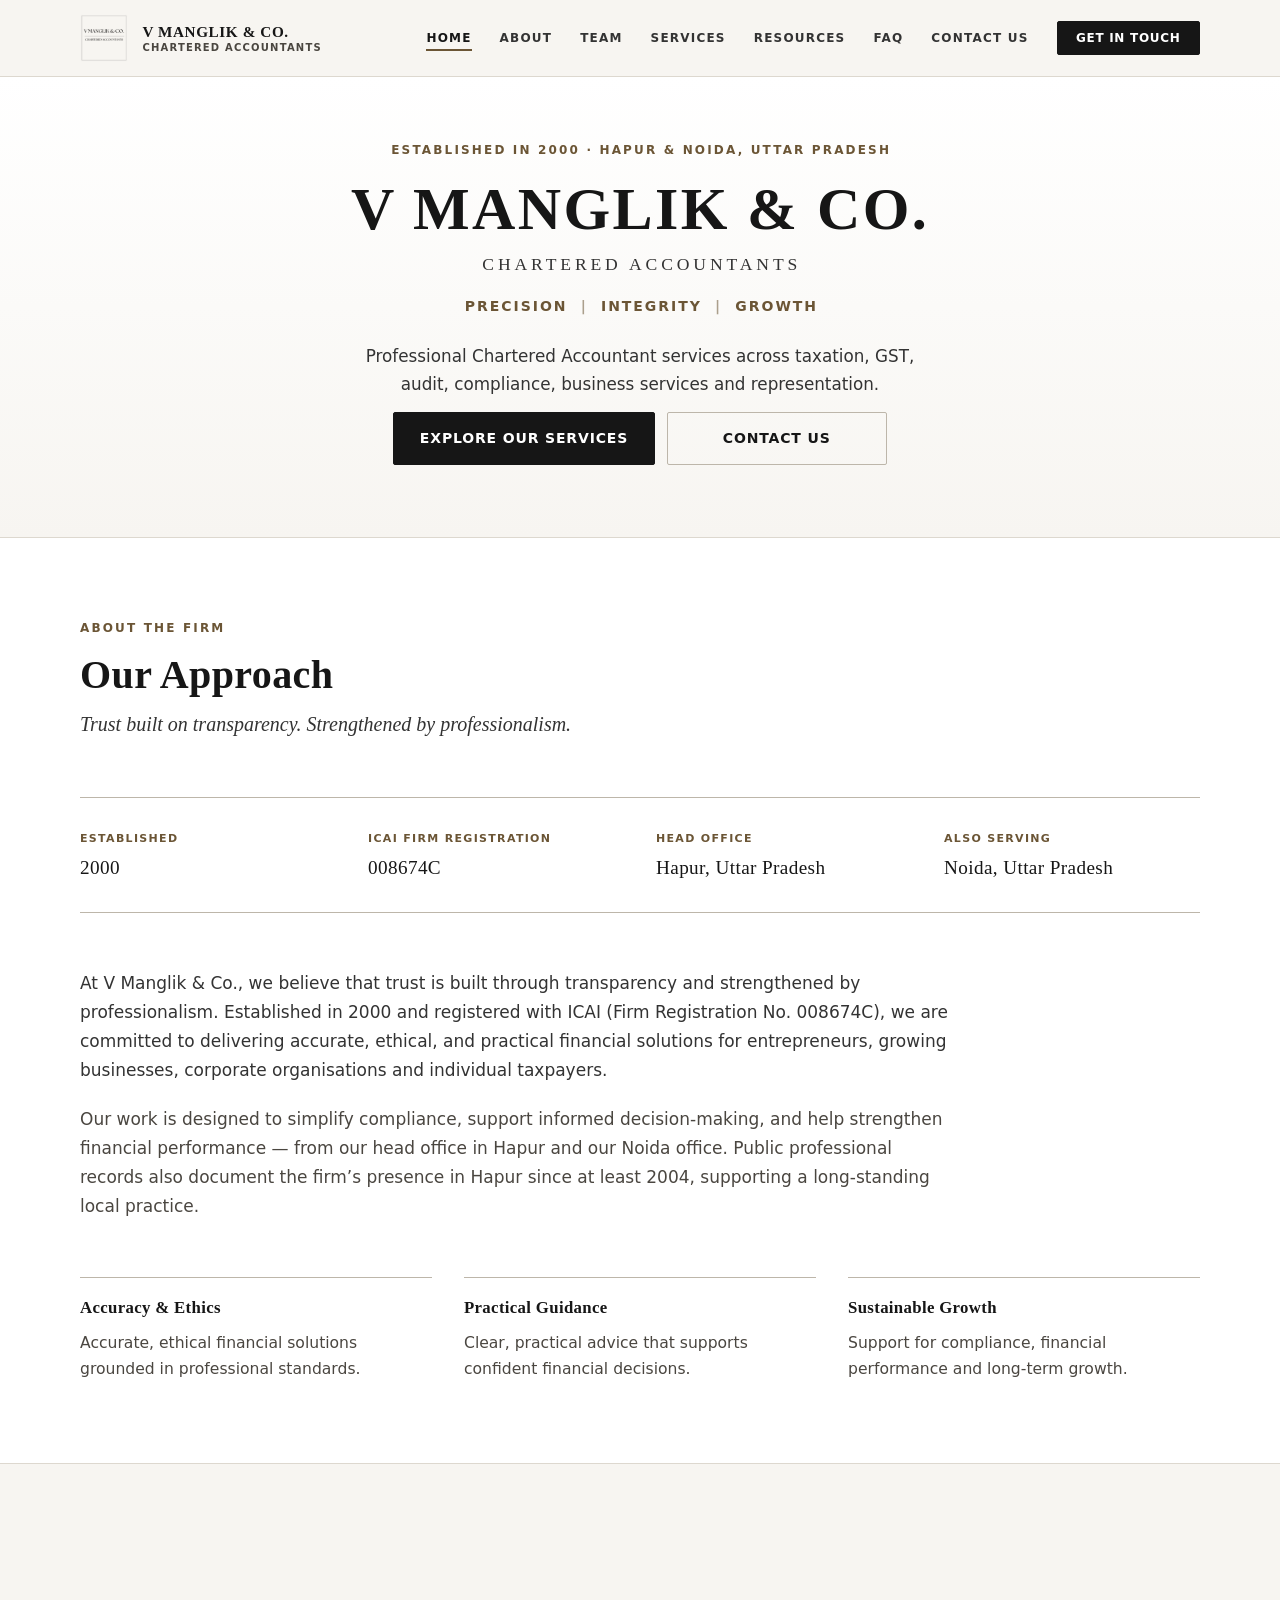
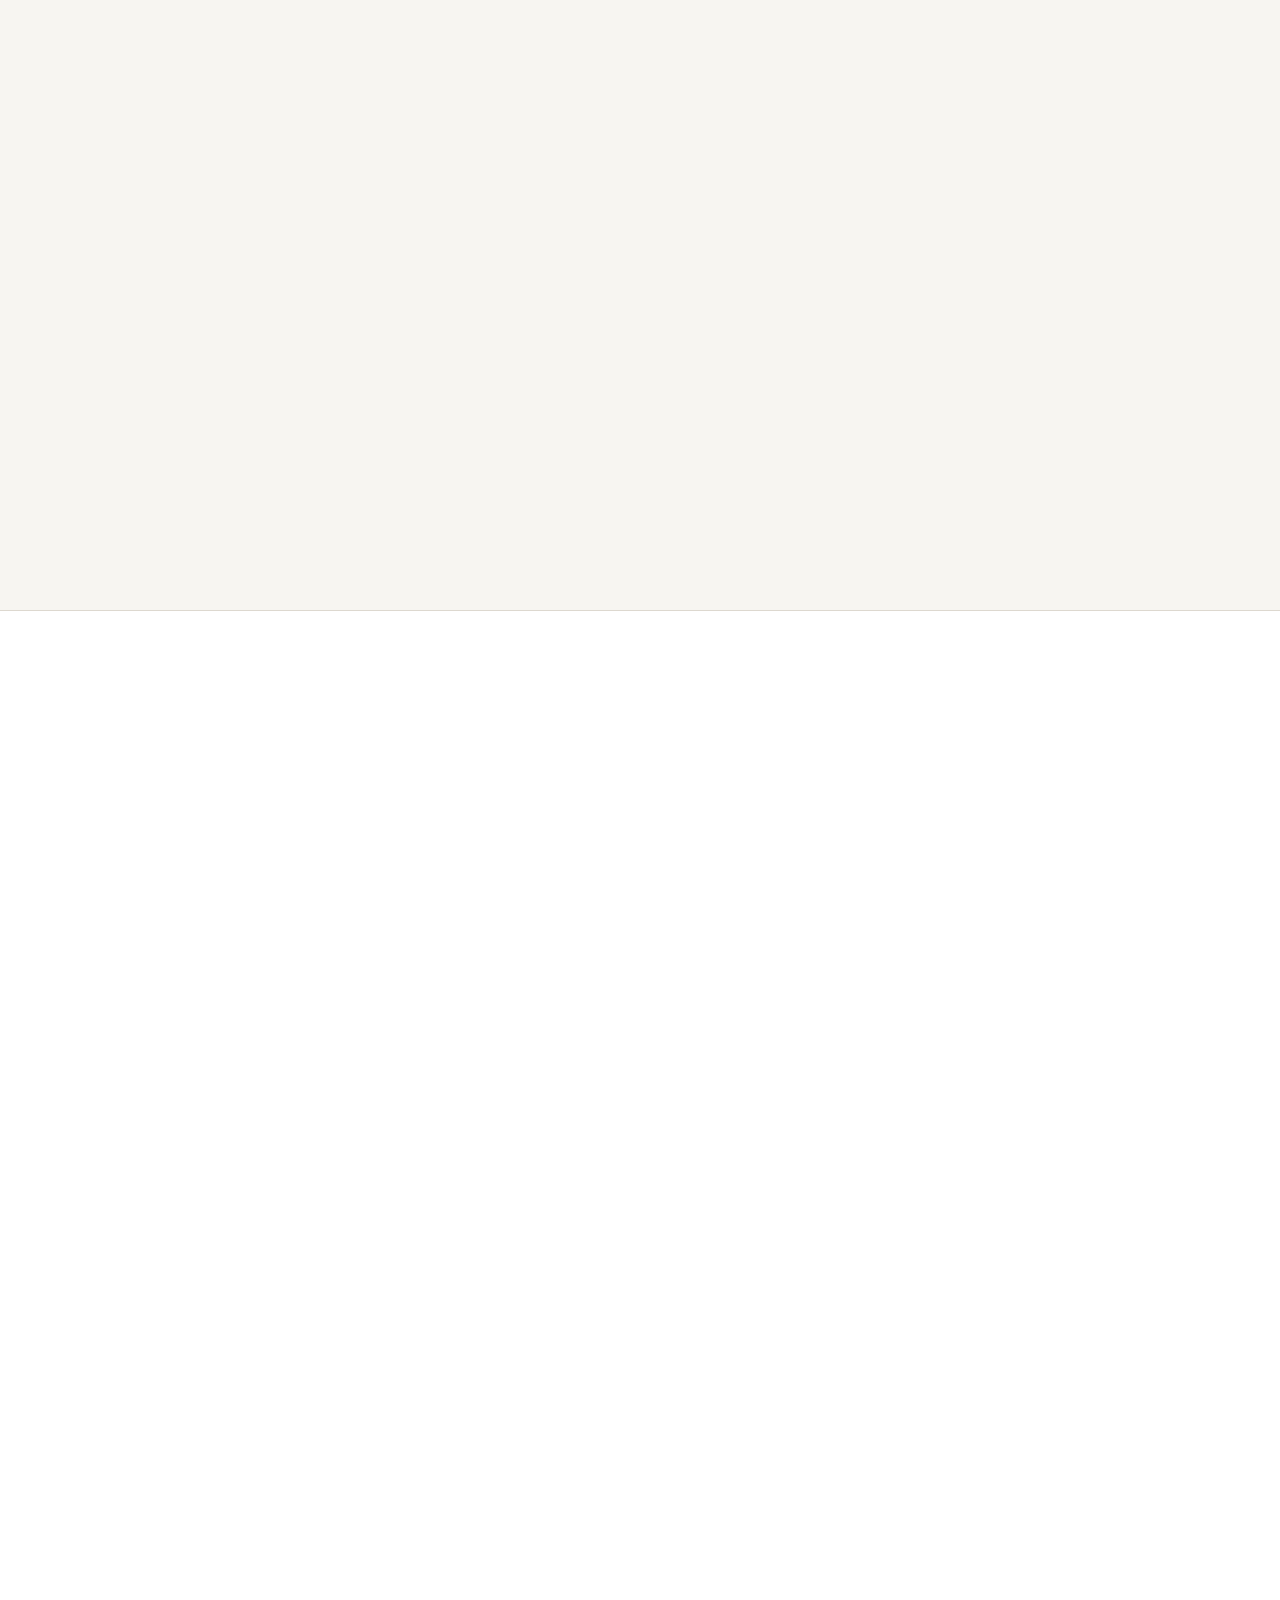
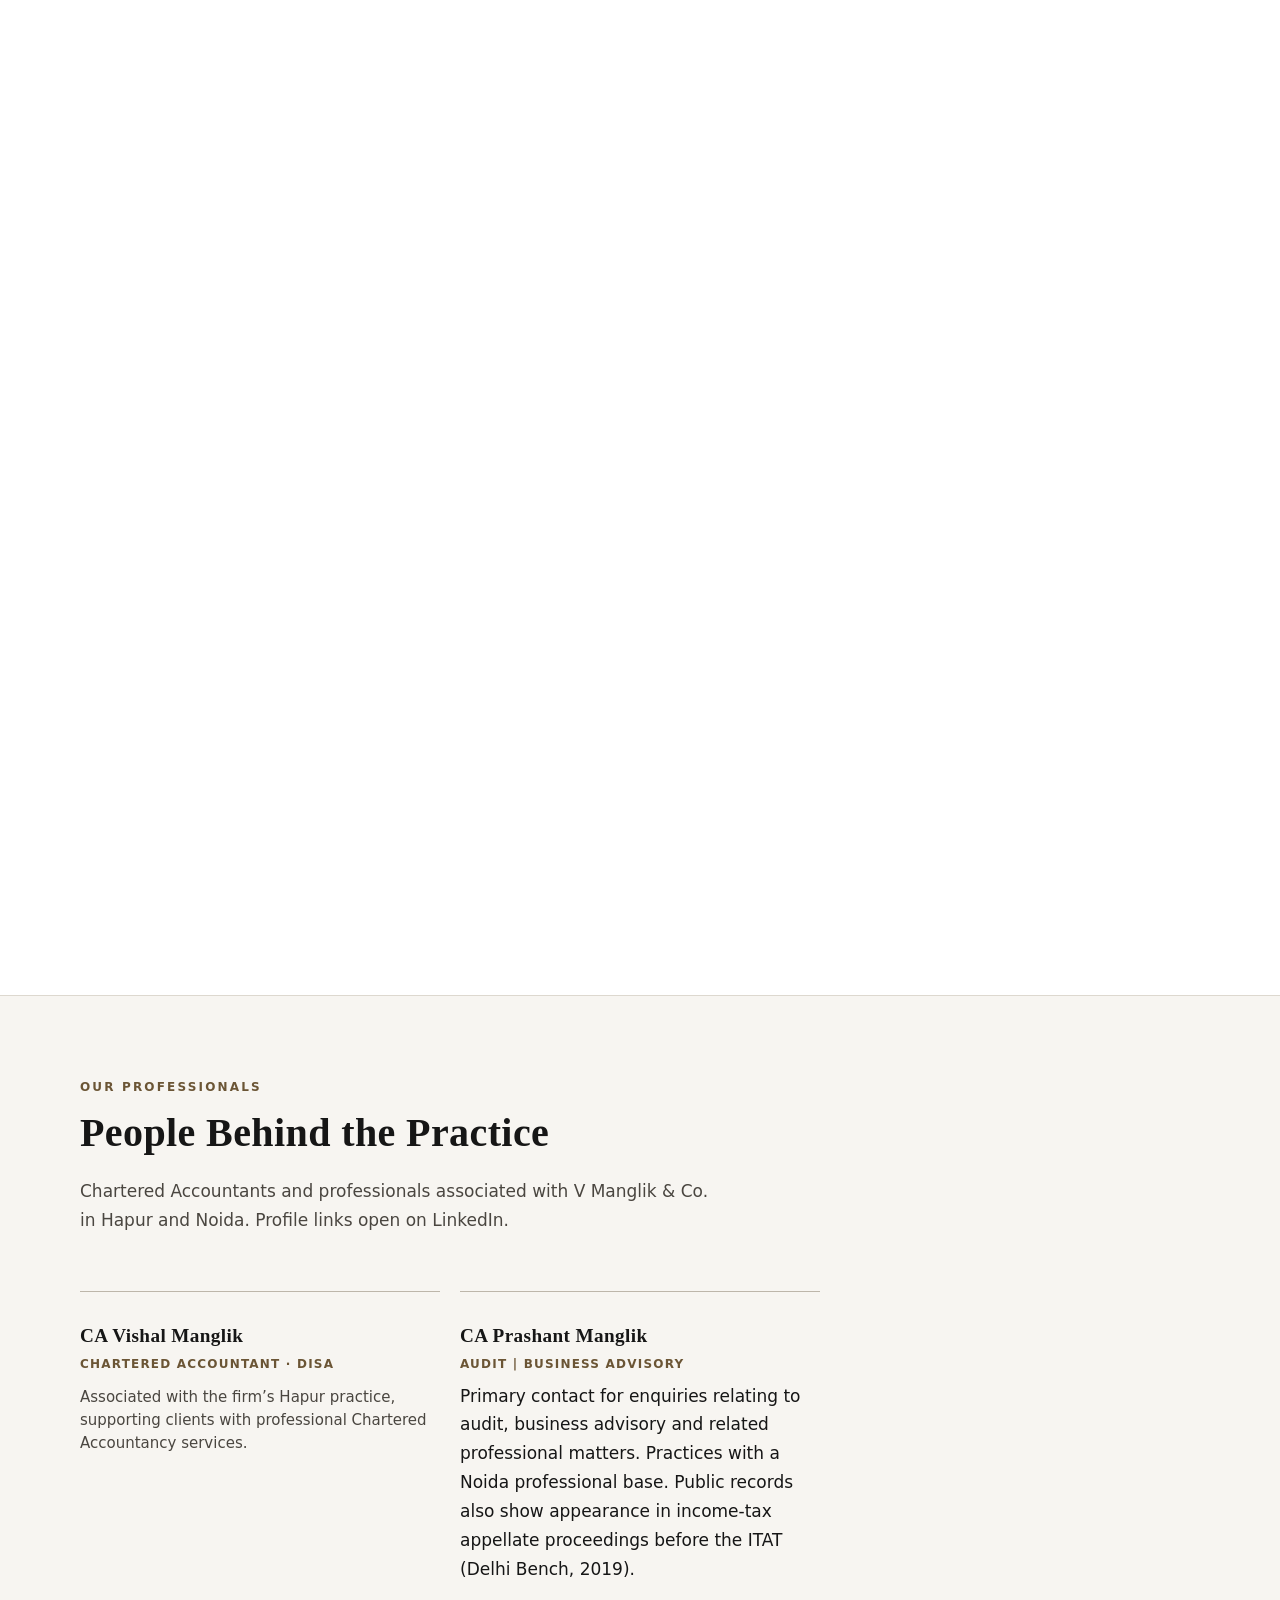
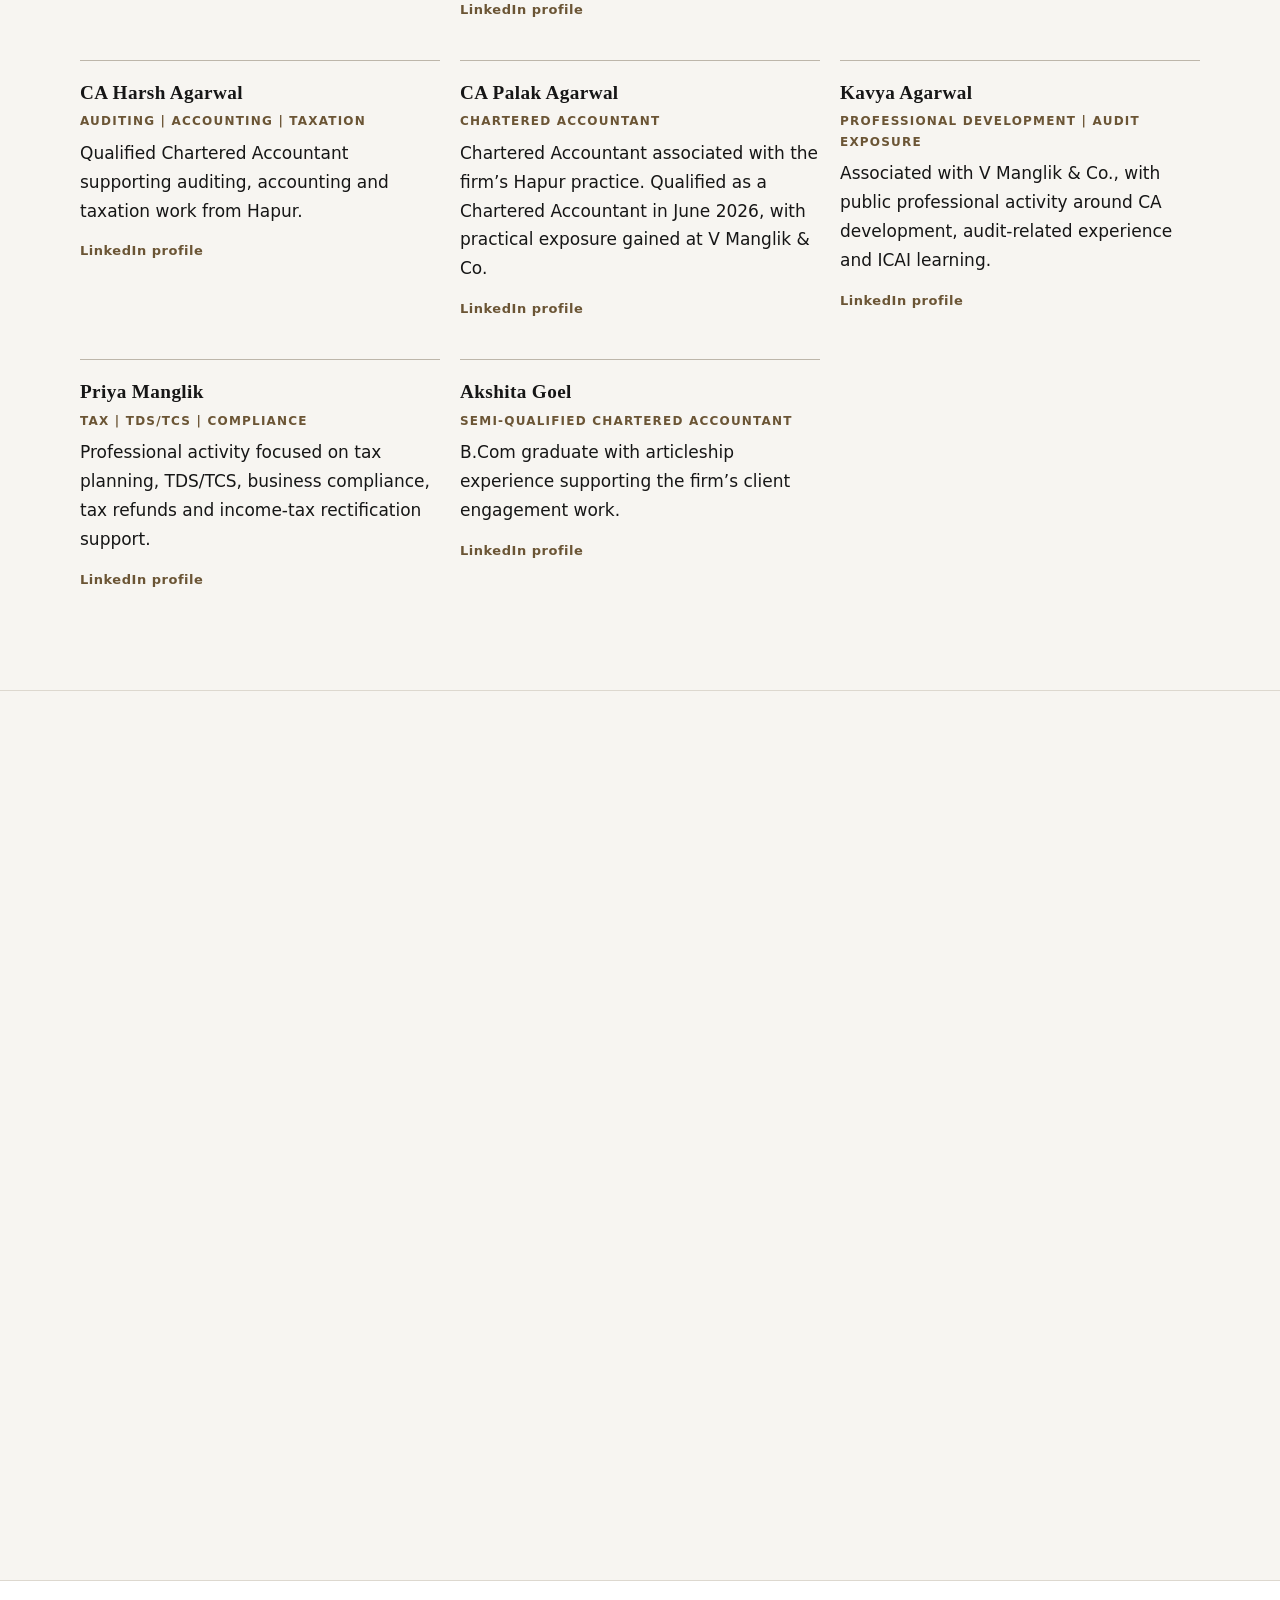
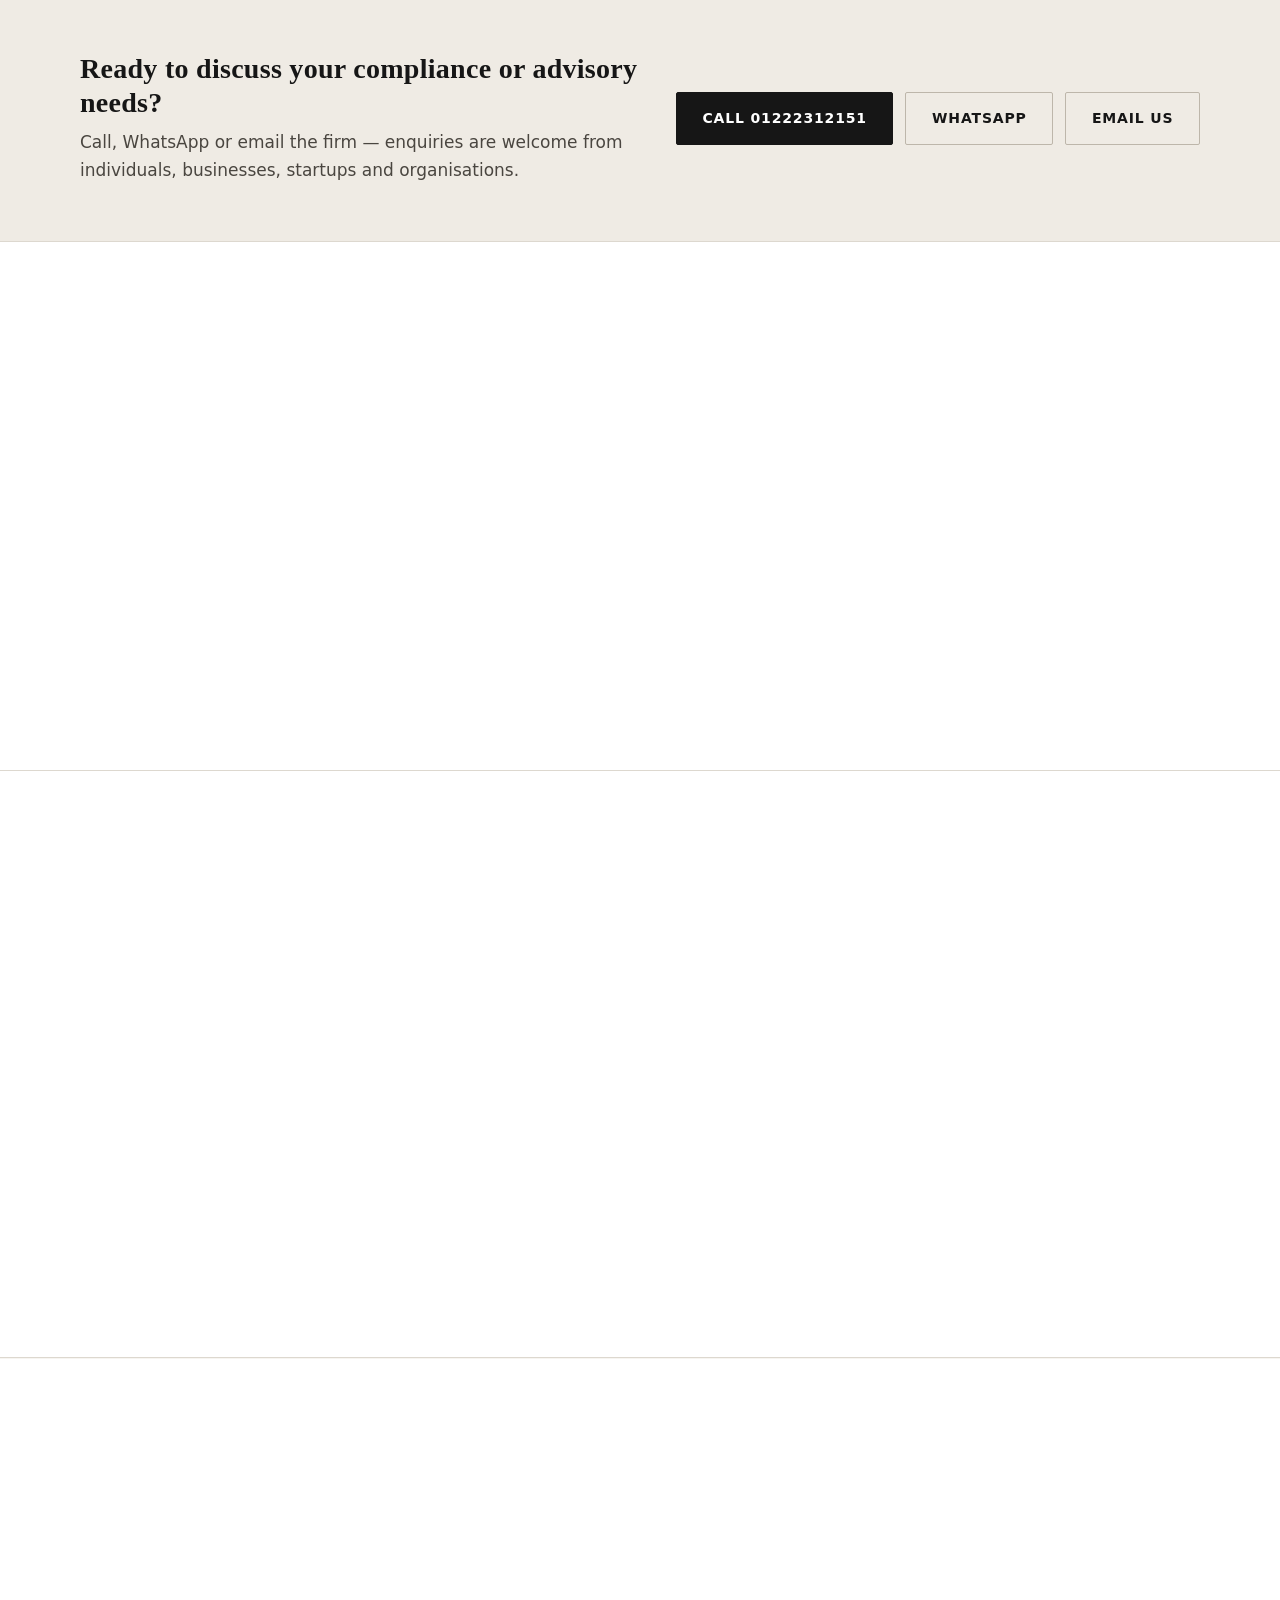
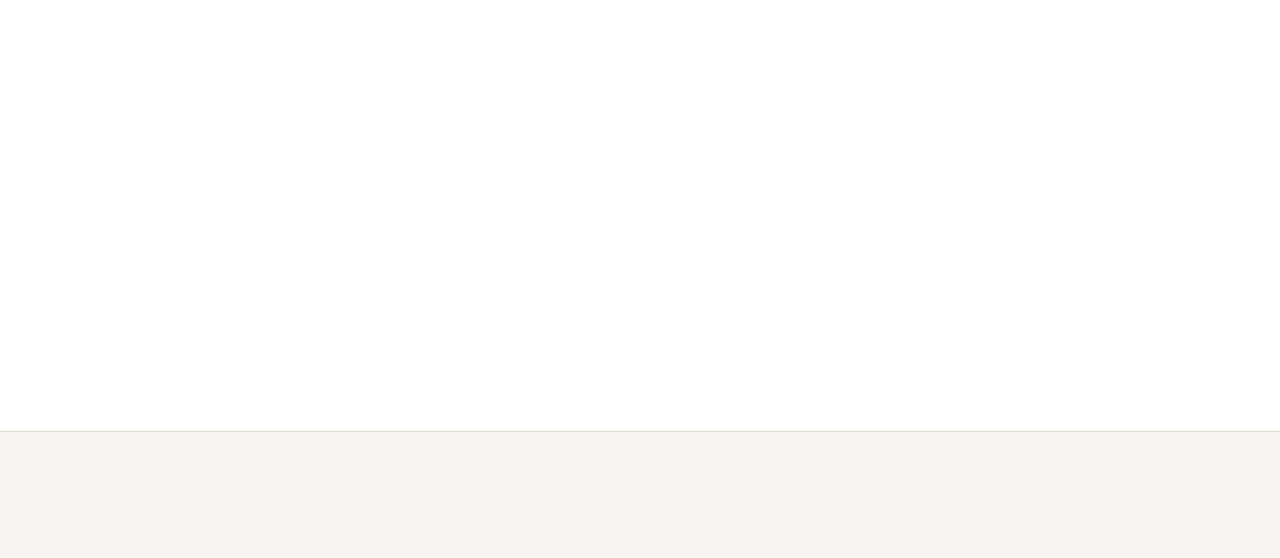
==== index.html @ 11fd38ed "Add WhatsApp CTAs and interim Maps link via confirmed place_id; save GBP research without invented S" ====
<!DOCTYPE html>
<html lang="en-IN">
<head>
  <meta charset="UTF-8">
  <meta name="viewport" content="width=device-width, initial-scale=1.0, viewport-fit=cover">
  <!-- SEO: Hosted on GitHub Pages (no custom-domain forward) -->
  <title>V Manglik &amp; Co. | Chartered Accountants in Hapur</title>
  <meta name="description" content="V Manglik &amp; Co. is a Chartered Accountant firm established in 2000, providing taxation, GST, audit, compliance, representation and business registration services from Hapur and Noida, Uttar Pradesh.">
  <meta name="geo.region" content="IN-UP">
  <meta name="geo.placename" content="Hapur, Noida">
  <link rel="canonical" href="https://atingupta2006.github.io/v-manglik-website/">
  <meta property="og:title" content="V Manglik &amp; Co. | Chartered Accountants in Hapur">
  <meta property="og:description" content="V Manglik &amp; Co. is a Chartered Accountant firm established in 2000, providing taxation, GST, audit, compliance, representation and business registration services from Hapur and Noida.">
  <meta property="og:type" content="website">
  <meta property="og:url" content="https://atingupta2006.github.io/v-manglik-website/">
  <meta property="og:image" content="https://atingupta2006.github.io/v-manglik-website/assets/og-image.png">
  <meta property="og:image:alt" content="V Manglik &amp; Co. Chartered Accountants">
  <meta name="twitter:card" content="summary_large_image">
  <meta name="twitter:title" content="V Manglik &amp; Co. | Chartered Accountants in Hapur">
  <meta name="twitter:description" content="V Manglik &amp; Co. is a Chartered Accountant firm established in 2000, providing taxation, GST, audit, compliance, representation and business registration services from Hapur and Noida.">
  <meta name="twitter:image" content="https://atingupta2006.github.io/v-manglik-website/assets/og-image.png">
  <meta name="theme-color" content="#161616">
  <meta property="og:locale" content="en_IN">
  <meta property="og:site_name" content="V Manglik &amp; Co. Chartered Accountants">
  <meta name="twitter:image:alt" content="V Manglik &amp; Co. Chartered Accountants">
  <link rel="apple-touch-icon" href="assets/apple-touch-icon.png">
  <link rel="icon" href="favicon.ico" sizes="any">
  <!-- THEME: change href to themes/warm-gold.css or themes/cool-slate.css to switch presets -->
  <link rel="stylesheet" href="theme.css">
  <link rel="stylesheet" href="styles.css">
  <link rel="preload" href="assets/logo.png" as="image" type="image/png">
  <!-- Structured data: firm-confirmed contact + offices, hours and public listing rating. -->
  <script type="application/ld+json">
  {
    "@context": "https://schema.org",
    "@type": "AccountingService",
    "name": "V Manglik & Co.",
    "alternateName": "V Manglik and Co. Chartered Accountants",
    "description": "Chartered Accountant firm established in 2000, providing taxation, GST, audit, compliance, representation and business registration services from Hapur and Noida.",
    "foundingDate": "2000",
    "slogan": "Precision | Integrity | Growth",
    "url": "https://atingupta2006.github.io/v-manglik-website/",
    "identifier": {
      "@type": "PropertyValue",
      "name": "ICAI Firm Registration Number",
      "value": "008674C"
    },
    "address": {
      "@type": "PostalAddress",
      "streetAddress": "177, Pucca Bagh",
      "addressLocality": "Hapur",
      "addressRegion": "Uttar Pradesh",
      "postalCode": "245101",
      "addressCountry": "IN"
    },
    "location": [
      {
        "@type": "Place",
        "name": "Head Office — Hapur",
        "address": {
          "@type": "PostalAddress",
          "streetAddress": "177, Pucca Bagh",
          "addressLocality": "Hapur",
          "addressRegion": "Uttar Pradesh",
          "postalCode": "245101",
          "addressCountry": "IN"
        }
      },
      {
        "@type": "Place",
        "name": "Noida Office",
        "address": {
          "@type": "PostalAddress",
          "streetAddress": "H-6, Sector-11",
          "addressLocality": "Noida",
          "addressRegion": "Uttar Pradesh",
          "postalCode": "201301",
          "addressCountry": "IN"
        }
      }
    ],
    "areaServed": [
      { "@type": "City", "name": "Hapur" },
      { "@type": "City", "name": "Noida" }
    ],
    "telephone": "+91-122-2312151",
    "email": "pm@manglikca.in",
    "openingHoursSpecification": {
      "@type": "OpeningHoursSpecification",
      "dayOfWeek": [
        "Monday",
        "Tuesday",
        "Wednesday",
        "Thursday",
        "Friday",
        "Saturday"
      ],
      "opens": "10:00",
      "closes": "18:00"
    },
    "sameAs": [
      "https://www.justdial.com/Hapur/V-Manglik-Co-Pucca-Bagh/9999PX122-X122-140505222559-X5E2_BZDET",
      "https://www.linkedin.com/company/v-manglik-co"
    ],
    "aggregateRating": {
      "@type": "AggregateRating",
      "ratingValue": "5.0",
      "bestRating": "5",
      "ratingCount": "21"
    },
    "employee": [
      {
        "@type": "Person",
        "name": "CA Vishal Manglik",
        "jobTitle": "Chartered Accountant"
      },
      {
        "@type": "Person",
        "name": "CA Prashant Manglik",
        "jobTitle": "Chartered Accountant",
        "knowsAbout": ["Audit", "Business Advisory"]
      }
    ]
  }
  </script>

  <script type="application/ld+json">
  {
    "@context": "https://schema.org",
    "@type": "FAQPage",
    "mainEntity": [
      {
        "@type": "Question",
        "name": "What professional services does V Manglik & Co. provide?",
        "acceptedAnswer": {
          "@type": "Answer",
          "text": "Chartered accountancy services across direct taxation, GST, audit and assurance, company and LLP matters, startup and MSME registrations, litigation and representation, and other related registrations."
        }
      },
      {
        "@type": "Question",
        "name": "Where are your offices located?",
        "acceptedAnswer": {
          "@type": "Answer",
          "text": "Head office at 177, Pucca Bagh, Hapur, Uttar Pradesh 245101. Also an office at H-6, Sector-11, Noida, Uttar Pradesh 201301."
        }
      },
      {
        "@type": "Question",
        "name": "What are your office hours?",
        "acceptedAnswer": {
          "@type": "Answer",
          "text": "Monday to Saturday, 10:00 AM to 6:00 PM."
        }
      },
      {
        "@type": "Question",
        "name": "How can I get in touch?",
        "acceptedAnswer": {
          "@type": "Answer",
          "text": "Call 01222312151 or email pm@manglikca.in. Contact CA Prashant Manglik for audit and business advisory enquiries."
        }
      }
    ]
  }
  </script>
</head>
<body>
  <a class="skip-link" href="#main">Skip to main content</a>

  <!-- ========== HEADER ========== -->
  <header class="site-header" id="top">
    <div class="container header-inner">
      <a class="brand" href="#home" aria-label="V Manglik &amp; Co. — Home">
        <!-- LOGO: replace assets/logo.png to update brand mark -->
        <img src="assets/logo.png" alt="V Manglik &amp; Co. Chartered Accountants" width="52" height="52" class="brand-logo" decoding="async" fetchpriority="high">
        <span class="brand-text">
          <span class="brand-name">V Manglik &amp; Co.</span>
          <span class="brand-sub">Chartered Accountants</span>
        </span>
      </a>

      <button
        class="nav-toggle"
        type="button"
        id="nav-toggle"
        aria-expanded="false"
        aria-controls="primary-nav"
        aria-label="Open menu">
        <span class="nav-toggle-bar" aria-hidden="true"></span>
        <span class="nav-toggle-bar" aria-hidden="true"></span>
        <span class="nav-toggle-bar" aria-hidden="true"></span>
      </button>

      <nav class="primary-nav" id="primary-nav" aria-label="Primary">
        <ul class="nav-list">
          <li><a class="nav-link" href="#home">Home</a></li>
          <li><a class="nav-link" href="#about">About</a></li>
          <li><a class="nav-link" href="#professionals">Team</a></li>
          <li><a class="nav-link" href="#services">Services</a></li>
          <li><a class="nav-link" href="#resources">Resources</a></li>
          <li><a class="nav-link" href="#faq">FAQ</a></li>
          <li><a class="nav-link" href="#contact">Contact Us</a></li>
        </ul>
        <a class="btn btn-nav" href="#contact">Get in Touch</a>
      </nav>
    </div>
  </header>

  <main id="main">
    <!-- ========== HERO / HOME ========== -->
    <section class="hero" id="home" aria-labelledby="hero-heading">
      <div class="container hero-inner">
        <p class="eyebrow">Established in 2000 · Hapur &amp; Noida, Uttar Pradesh</p>
        <h1 id="hero-heading" class="hero-title">V Manglik &amp; Co.</h1>
        <p class="hero-profession">Chartered Accountants</p>
        <p class="hero-tagline" aria-label="Tagline">Precision <span class="sep" aria-hidden="true">|</span> Integrity <span class="sep" aria-hidden="true">|</span> Growth</p>

        <p class="hero-positioning">Professional Chartered Accountant services across taxation, GST, audit, compliance, business services and representation.</p>
<div class="hero-actions">
          <a class="btn btn-primary" href="#services">Explore Our Services</a>
          <a class="btn btn-secondary" href="#contact">Contact Us</a>
        </div>
      </div>
    </section>

    <!-- ========== ABOUT THE FIRM ========== -->
    <section class="about" id="about" aria-labelledby="about-heading">
      <div class="container">
        <div class="section-header">
          <p class="eyebrow">About the Firm</p>
          <h2 id="about-heading">Our Approach</h2>
          <p class="section-sub">Trust built on transparency. Strengthened by professionalism.</p>
        </div>

        <div class="about-credentials" aria-label="Firm credentials">
          <div class="credential">
            <span class="credential-label">Established</span>
            <span class="credential-value">2000</span>
          </div>
          <div class="credential">
            <span class="credential-label">ICAI Firm Registration</span>
            <span class="credential-value">008674C</span>
          </div>
          <div class="credential">
            <span class="credential-label">Head Office</span>
            <span class="credential-value">Hapur, Uttar Pradesh</span>
          </div>
          <div class="credential">
            <span class="credential-label">Also Serving</span>
            <span class="credential-value">Noida, Uttar Pradesh</span>
          </div>
        </div>

        <p class="about-lead">
          At V Manglik &amp; Co., we believe that trust is built through transparency and strengthened by professionalism. Established in 2000 and registered with ICAI (Firm Registration No. 008674C), we are committed to delivering accurate, ethical, and practical financial solutions for entrepreneurs, growing businesses, corporate organisations and individual taxpayers.
        </p>

        <p class="about-lead about-lead-secondary">
          Our work is designed to simplify compliance, support informed decision-making, and help strengthen financial performance — from our head office in Hapur and our Noida office. Public professional records also document the firm’s presence in Hapur since at least 2004, supporting a long-standing local practice.
        </p>

        <div class="philosophy-grid">
          <article class="principle">
            <h3>Accuracy &amp; Ethics</h3>
            <p>Accurate, ethical financial solutions grounded in professional standards.</p>
          </article>
          <article class="principle">
            <h3>Practical Guidance</h3>
            <p>Clear, practical advice that supports confident financial decisions.</p>
          </article>
          <article class="principle">
            <h3>Sustainable Growth</h3>
            <p>Support for compliance, financial performance and long-term growth.</p>
          </article>
        </div>
      </div>
    </section>

    <!-- ========== WHY CHOOSE ========== -->
    <!-- Built only from confirmed firm attributes + ICAI/local presence. No invented rankings. -->
    <section class="why" id="why" aria-labelledby="why-heading">
      <div class="container">
        <div class="section-header">
          <p class="eyebrow">Our Distinction</p>
          <h2 id="why-heading">Why Choose V Manglik &amp; Co.</h2>
          <p class="section-intro">A Chartered Accountant firm grounded in professional standards, clear communication and practical support.</p>
        </div>

        <div class="why-grid">
          <article class="why-card">
            <h3>ICAI-Registered Practice</h3>
            <p>Firm Registration No. 008674C — a verified Chartered Accountant firm under ICAI records.</p>
          </article>
          <article class="why-card">
            <h3>Established Local Presence</h3>
            <p>Established in 2000, with offices in Hapur and Noida, Uttar Pradesh.</p>
          </article>
          <article class="why-card">
            <h3>Broad Professional Coverage</h3>
            <p>Support spanning taxation, GST, audit, compliance, business registrations and representation.</p>
          </article>
          <article class="why-card">
            <h3>Transparent &amp; Practical Approach</h3>
            <p>Work guided by transparency, professionalism, accuracy and ethical, practical financial solutions.</p>
          </article>
          <article class="why-card">
            <h3>Strong Local Reputation</h3>
            <p>Rated 5.0 on public business listings, based on 21 client reviews for the Hapur practice.</p>
          </article>
        </div>
      </div>
    </section>

    <!-- ========== EXPERTISE ========== -->
    <section class="expertise" id="expertise" aria-labelledby="expertise-heading">
      <div class="container">
        <div class="section-header">
          <p class="eyebrow">Practice Focus</p>
          <h2 id="expertise-heading">Professional Expertise</h2>
          <p class="section-intro">Practice focus spanning taxation, GST, audit, compliance, advisory and practical tax-support themes reflected in the firm’s professional work.</p>
        </div>

        <ul class="expertise-list" aria-label="Core expertise areas">
          <li>Taxation &amp; Income Tax</li>
          <li>TDS / TCS Compliance</li>
          <li>GST</li>
          <li>Audit &amp; Assurance</li>
          <li>Accounting &amp; Compliance</li>
          <li>Business Advisory</li>
          <li>Tax Representation</li>
          <li>Business Registrations</li>
          <li>Tax planning</li>
          <li>Tax refunds &amp; rectification</li>
          <li>Cash-flow impact of tax deductions</li>
          <li>CPGRAMS escalation support</li>
        </ul>
      </div>
    </section>

    <!-- ========== PROFESSIONALS ========== -->
    <section class="professionals" id="professionals" aria-labelledby="professionals-heading">
      <div class="container">
        <div class="section-header">
          <p class="eyebrow">Our Professionals</p>
          <h2 id="professionals-heading">People Behind the Practice</h2>
          <p class="section-intro">Chartered Accountants and professionals associated with V Manglik &amp; Co. in Hapur and Noida. Profile links open on LinkedIn.</p>
        </div>

        <div class="professionals-grid professionals-grid-lead">
          <article class="professional-card professional-card-lead">
            <h3>CA Vishal Manglik</h3>
            <p class="professional-role">Chartered Accountant <span aria-hidden="true">·</span> DISA</p>
            <p>Associated with the firm’s Hapur practice, supporting clients with professional Chartered Accountancy services.</p>
          </article>
          <article class="professional-card professional-card-lead">
            <h3>CA Prashant Manglik</h3>
            <p class="professional-role">Audit <span aria-hidden="true">|</span> Business Advisory</p>
            <p>Primary contact for enquiries relating to audit, business advisory and related professional matters. Practices with a Noida professional base. Public records also show appearance in income-tax appellate proceedings before the ITAT (Delhi Bench, 2019).</p>
            <p class="professional-link"><a href="https://in.linkedin.com/in/ca-prashant-manglik" target="_blank" rel="noopener noreferrer">LinkedIn profile</a></p>
          </article>
        </div>

        <div class="professionals-grid">
          <article class="professional-card">
            <h3>CA Harsh Agarwal</h3>
            <p class="professional-role">Auditing <span aria-hidden="true">|</span> Accounting <span aria-hidden="true">|</span> Taxation</p>
            <p>Qualified Chartered Accountant supporting auditing, accounting and taxation work from Hapur.</p>
            <p class="professional-link"><a href="https://in.linkedin.com/in/harshagarwal192" target="_blank" rel="noopener noreferrer">LinkedIn profile</a></p>
          </article>
          <article class="professional-card">
            <h3>CA Palak Agarwal</h3>
            <p class="professional-role">Chartered Accountant</p>
            <p>Chartered Accountant associated with the firm’s Hapur practice. Qualified as a Chartered Accountant in June 2026, with practical exposure gained at V Manglik &amp; Co.</p>
            <p class="professional-link"><a href="https://in.linkedin.com/in/capalakagarwal18" target="_blank" rel="noopener noreferrer">LinkedIn profile</a></p>
          </article>
          <article class="professional-card">
            <h3>Kavya Agarwal</h3>
            <p class="professional-role">Professional development <span aria-hidden="true">|</span> Audit exposure</p>
            <p>Associated with V Manglik &amp; Co., with public professional activity around CA development, audit-related experience and ICAI learning.</p>
            <p class="professional-link"><a href="https://in.linkedin.com/in/kavya-agarwal-80006b319" target="_blank" rel="noopener noreferrer">LinkedIn profile</a></p>
          </article>
          <article class="professional-card">
            <h3>Priya Manglik</h3>
            <p class="professional-role">Tax <span aria-hidden="true">|</span> TDS/TCS <span aria-hidden="true">|</span> Compliance</p>
            <p>Professional activity focused on tax planning, TDS/TCS, business compliance, tax refunds and income-tax rectification support.</p>
            <p class="professional-link"><a href="https://in.linkedin.com/in/priya-manglik-" target="_blank" rel="noopener noreferrer">LinkedIn profile</a></p>
          </article>
          <article class="professional-card">
            <h3>Akshita Goel</h3>
            <p class="professional-role">Semi-qualified Chartered Accountant</p>
            <p>B.Com graduate with articleship experience supporting the firm’s client engagement work.</p>
            <p class="professional-link"><a href="https://in.linkedin.com/in/akshita-goel-69a006267" target="_blank" rel="noopener noreferrer">LinkedIn profile</a></p>
          </article>
        </div>
      </div>
    </section>

    <!-- ========== WHO WE SERVE ========== -->
    <section class="audience" id="audience" aria-labelledby="audience-heading">
      <div class="container">
        <div class="section-header">
          <p class="eyebrow">Our Clients</p>
          <h2 id="audience-heading">Who We Serve</h2>
          <p class="section-intro">Professional support for the audiences identified in our practice — from individual taxpayers to corporate organisations, including startups and MSMEs seeking registration and compliance assistance.</p>
        </div>

        <div class="audience-grid">
          <article class="audience-card">
            <div class="card-icon" aria-hidden="true">
              <svg viewBox="0 0 40 40" fill="none" xmlns="http://www.w3.org/2000/svg" width="40" height="40">
                <circle cx="20" cy="14" r="6" stroke="currentColor" stroke-width="1.5"/>
                <path d="M8 32c0-6.627 5.373-12 12-12s12 5.373 12 12" stroke="currentColor" stroke-width="1.5" stroke-linecap="round"/>
              </svg>
            </div>
            <h3>Entrepreneurs</h3>
            <p>Practical support for founders building and structuring their ventures with confidence.</p>
          </article>

          <article class="audience-card">
            <div class="card-icon" aria-hidden="true">
              <svg viewBox="0 0 40 40" fill="none" xmlns="http://www.w3.org/2000/svg" width="40" height="40">
                <path d="M8 28V12h8v16M16 20h8v8M24 16h8v12" stroke="currentColor" stroke-width="1.5" stroke-linecap="round" stroke-linejoin="round"/>
                <path d="M6 32h28" stroke="currentColor" stroke-width="1.5" stroke-linecap="round"/>
              </svg>
            </div>
            <h3>Growing Businesses</h3>
            <p>Services designed to simplify compliance and strengthen financial performance as you scale.</p>
          </article>

          <article class="audience-card">
            <div class="card-icon" aria-hidden="true">
              <svg viewBox="0 0 40 40" fill="none" xmlns="http://www.w3.org/2000/svg" width="40" height="40">
                <rect x="8" y="10" width="24" height="20" stroke="currentColor" stroke-width="1.5"/>
                <path d="M8 16h24M14 10v20M20 16v14M26 10v20" stroke="currentColor" stroke-width="1.5"/>
              </svg>
            </div>
            <h3>Corporate Organizations</h3>
            <p>Professional advisory and assurance aligned with organisational governance and reporting needs.</p>
          </article>

          <article class="audience-card">
            <div class="card-icon" aria-hidden="true">
              <svg viewBox="0 0 40 40" fill="none" xmlns="http://www.w3.org/2000/svg" width="40" height="40">
                <rect x="10" y="8" width="20" height="24" rx="1" stroke="currentColor" stroke-width="1.5"/>
                <path d="M15 14h10M15 19h10M15 24h6" stroke="currentColor" stroke-width="1.5" stroke-linecap="round"/>
              </svg>
            </div>
            <h3>Individual Taxpayers</h3>
            <p>Clear, ethical guidance to help individuals meet obligations and make informed tax decisions.</p>
          </article>

          <article class="audience-card">
            <div class="card-icon" aria-hidden="true">
              <svg viewBox="0 0 40 40" fill="none" xmlns="http://www.w3.org/2000/svg" width="40" height="40">
                <path d="M12 28V16l8-6 8 6v12" stroke="currentColor" stroke-width="1.5" stroke-linejoin="round"/>
                <path d="M16 28v-8h8v8" stroke="currentColor" stroke-width="1.5" stroke-linejoin="round"/>
              </svg>
            </div>
            <h3>Startups &amp; MSMEs</h3>
            <p>Registration and compliance support including Startup India and MSME/Udyam, alongside GST and tax assistance.</p>
          </article>
        </div>
      </div>
    </section>

    <!-- ========== SERVICES ========== -->
    <section class="services" id="services" aria-labelledby="services-heading">
      <div class="container">
        <div class="section-header">
          <p class="eyebrow">What We Offer</p>
          <h2 id="services-heading">Our Professional Services</h2>
          <p class="section-intro">Professional support across taxation, GST, audit, compliance, representation and business-related registrations.</p>
        </div>

        <nav class="service-jump" aria-label="Service categories">
          <a href="#service-01">Direct Taxation</a>
          <a href="#service-02">GST</a>
          <a href="#service-03">Audit</a>
          <a href="#service-04">Company &amp; LLP</a>
          <a href="#service-05">Startup &amp; MSME</a>
          <a href="#service-06">Litigation</a>
          <a href="#service-07">Registrations</a>
        </nav>

        <div class="services-grid">
          <!-- 01 Direct Taxation -->
          <article class="service-card" id="service-01">
            <div class="service-card-top">
              <span class="service-number">01</span>
              <div class="service-icon" aria-hidden="true">
                <svg viewBox="0 0 40 40" fill="none" xmlns="http://www.w3.org/2000/svg" width="32" height="32">
                  <rect x="10" y="6" width="16" height="22" rx="1" stroke="currentColor" stroke-width="1.5"/>
                  <path d="M14 12h8M14 16h8M14 20h5" stroke="currentColor" stroke-width="1.5" stroke-linecap="round"/>
                  <rect x="20" y="22" width="12" height="10" rx="1" stroke="currentColor" stroke-width="1.5"/>
                  <path d="M23 27h6M26 24v6" stroke="currentColor" stroke-width="1.5" stroke-linecap="round"/>
                </svg>
              </div>
            </div>
            <h3 class="service-title">Direct Taxation</h3>
            <p class="service-blurb">Support for individual and business taxation, TDS compliance, capital gains and related tax matters.</p>
            <ul class="service-list">
              <li>Income Tax Return (ITR) Filing</li>
              <li>Litigation Support</li>
              <li>Capital Gains Tax Advisory</li>
              <li>NRI Taxation</li>
              <li>TDS Compliance &amp; Returns</li>
              <li>Lower Deduction Certificates for TDS / TCS</li>
            </ul>
          </article>

          <!-- 02 GST -->
          <article class="service-card" id="service-02">
            <div class="service-card-top">
              <span class="service-number">02</span>
              <div class="service-icon" aria-hidden="true">
                <svg viewBox="0 0 40 40" fill="none" xmlns="http://www.w3.org/2000/svg" width="32" height="32">
                  <path d="M8 12h24v18H8V12z" stroke="currentColor" stroke-width="1.5"/>
                  <path d="M8 17h24M14 8v4M26 8v4" stroke="currentColor" stroke-width="1.5" stroke-linecap="round"/>
                  <path d="M13 22h8M13 26h5" stroke="currentColor" stroke-width="1.5" stroke-linecap="round"/>
                </svg>
              </div>
            </div>
            <h3 class="service-title">Goods &amp; Services Tax (GST) Services</h3>
            <p class="service-blurb">GST registration, return filing, notices, litigation support and refund applications.</p>
            <ul class="service-list">
              <li>GST Registration</li>
              <li>GST Return Filing</li>
              <li>GST Notices &amp; Litigation Support</li>
              <li>GST Refund Application</li>
            </ul>
          </article>

          <!-- 03 Audit -->
          <article class="service-card" id="service-03">
            <div class="service-card-top">
              <span class="service-number">03</span>
              <div class="service-icon" aria-hidden="true">
                <svg viewBox="0 0 40 40" fill="none" xmlns="http://www.w3.org/2000/svg" width="32" height="32">
                  <circle cx="17" cy="17" r="8" stroke="currentColor" stroke-width="1.5"/>
                  <path d="M23 23l7 7" stroke="currentColor" stroke-width="1.5" stroke-linecap="round"/>
                  <path d="M13 17l2.5 2.5L21 14" stroke="currentColor" stroke-width="1.5" stroke-linecap="round" stroke-linejoin="round"/>
                </svg>
              </div>
            </div>
            <h3 class="service-title">Audit &amp; Assurance</h3>
            <p class="service-blurb">Professional audit services including statutory, tax and bank audits.</p>
            <ul class="service-list">
              <li>Statutory Audit</li>
              <li>Tax Audit (Section 44AB)</li>
              <li>Bank Audit</li>
            </ul>
          </article>

          <!-- 04 Company & LLP -->
          <article class="service-card" id="service-04">
            <div class="service-card-top">
              <span class="service-number">04</span>
              <div class="service-icon" aria-hidden="true">
                <svg viewBox="0 0 40 40" fill="none" xmlns="http://www.w3.org/2000/svg" width="32" height="32">
                  <path d="M8 32V14l10-6 10 6v18" stroke="currentColor" stroke-width="1.5" stroke-linejoin="round"/>
                  <path d="M14 32V22h8v10M18 22v10" stroke="currentColor" stroke-width="1.5"/>
                  <path d="M6 32h28" stroke="currentColor" stroke-width="1.5" stroke-linecap="round"/>
                </svg>
              </div>
            </div>
            <h3 class="service-title">Company &amp; LLP Services</h3>
            <p class="service-blurb">Business formation and ROC compliance support for companies, LLPs and partnership firms.</p>
            <ul class="service-list">
              <li>Private Limited Company Registration</li>
              <li>LLP Registration</li>
              <li>OPC Registration</li>
              <li>Partnership Firm Registration</li>
              <li>ROC Annual Compliance</li>
            </ul>
          </article>

          <!-- 05 Startup & MSME -->
          <article class="service-card" id="service-05">
            <div class="service-card-top">
              <span class="service-number">05</span>
              <div class="service-icon" aria-hidden="true">
                <svg viewBox="0 0 40 40" fill="none" xmlns="http://www.w3.org/2000/svg" width="32" height="32">
                  <path d="M10 28c4-10 8-14 10-16 2 2 6 6 10 16" stroke="currentColor" stroke-width="1.5" stroke-linecap="round" stroke-linejoin="round"/>
                  <path d="M14 28h12M20 12v4" stroke="currentColor" stroke-width="1.5" stroke-linecap="round"/>
                  <circle cx="20" cy="10" r="1.5" fill="currentColor"/>
                </svg>
              </div>
            </div>
            <h3 class="service-title">Startup &amp; MSME Services</h3>
            <p class="service-blurb">Registration support for startups and MSMEs under applicable schemes.</p>
            <ul class="service-list">
              <li>Startup India Registration</li>
              <li>MSME/Udyam Registration</li>
            </ul>
          </article>

          <!-- 06 Litigation -->
          <article class="service-card" id="service-06">
            <div class="service-card-top">
              <span class="service-number">06</span>
              <div class="service-icon" aria-hidden="true">
                <svg viewBox="0 0 40 40" fill="none" xmlns="http://www.w3.org/2000/svg" width="32" height="32">
                  <path d="M20 8v18M12 14h16" stroke="currentColor" stroke-width="1.5" stroke-linecap="round"/>
                  <path d="M12 14c0 4 3.5 7 8 7s8-3 8-7" stroke="currentColor" stroke-width="1.5"/>
                  <path d="M14 32h12M20 26v6" stroke="currentColor" stroke-width="1.5" stroke-linecap="round"/>
                </svg>
              </div>
            </div>
            <h3 class="service-title">Litigation &amp; Representation</h3>
            <p class="service-blurb">Assistance with tax and GST appeals, assessments, notices and representation before authorities.</p>
            <ul class="service-list">
              <li>Income Tax Appeals</li>
              <li>GST Appeals</li>
              <li>Representation Before Tax Authorities</li>
              <li>Assessment Proceedings</li>
              <li>Reply to Notices</li>
            </ul>
          </article>

          <!-- 07 Other Registrations -->
          <article class="service-card service-card-wide" id="service-07">
            <div class="service-card-top">
              <span class="service-number">07</span>
              <div class="service-icon" aria-hidden="true">
                <svg viewBox="0 0 40 40" fill="none" xmlns="http://www.w3.org/2000/svg" width="32" height="32">
                  <rect x="9" y="8" width="22" height="24" rx="1" stroke="currentColor" stroke-width="1.5"/>
                  <path d="M14 14h12M14 19h12M14 24h8" stroke="currentColor" stroke-width="1.5" stroke-linecap="round"/>
                  <circle cx="26" cy="26" r="4" stroke="currentColor" stroke-width="1.5"/>
                  <path d="M24.5 26l1 1 2-2" stroke="currentColor" stroke-width="1.25" stroke-linecap="round" stroke-linejoin="round"/>
                </svg>
              </div>
            </div>
            <h3 class="service-title">Other Registrations</h3>
            <p class="service-blurb">Support for common registrations and related documentation requirements.</p>
            <ul class="service-list">
              <li>PAN &amp; TAN</li>
              <li>DSC (Digital Signature Certificate)</li>
              <li>IEC Registration</li>
              <li>LEI Registration</li>
              <li>Trademark Coordination (through associates, if applicable)</li>
            </ul>
          </article>
        </div>
      </div>
    </section>

    <!-- ========== MID CTA ========== -->
    <section class="cta-band" id="enquire" aria-label="Contact call to action">
      <div class="container cta-band-inner">
        <div class="cta-band-copy">
          <h2>Ready to discuss your compliance or advisory needs?</h2>
          <p>Call, WhatsApp or email the firm — enquiries are welcome from individuals, businesses, startups and organisations.</p>
        </div>
        <div class="cta-band-actions">
          <a class="btn btn-primary" href="tel:+911222312151" data-config="phone-link">Call 01222312151</a>
          <a class="btn btn-secondary" href="https://wa.me/918006621510" target="_blank" rel="noopener noreferrer">WhatsApp</a>
          <a class="btn btn-secondary" href="mailto:pm@manglikca.in" data-config="email-link">Email Us</a>
        </div>
      </div>
    </section>

    <!-- ========== HOW WE WORK ========== -->
    <section class="process" id="process" aria-labelledby="process-heading">
      <div class="container">
        <div class="section-header">
          <p class="eyebrow">Working With Us</p>
          <h2 id="process-heading">How We Engage</h2>
          <p class="section-intro">A clear, professional process from first enquiry to ongoing support.</p>
        </div>

        <ol class="process-steps">
          <li class="process-step">
            <span class="process-number">01</span>
            <h3>Enquiry</h3>
            <p>Share your requirement by phone or email — taxation, GST, audit, compliance or registration.</p>
          </li>
          <li class="process-step">
            <span class="process-number">02</span>
            <h3>Discussion</h3>
            <p>We review the matter and discuss the appropriate professional approach for your situation.</p>
          </li>
          <li class="process-step">
            <span class="process-number">03</span>
            <h3>Engagement</h3>
            <p>Upon mutual understanding, we proceed with the required filings, advisory or representation work.</p>
          </li>
        </ol>
      </div>
    </section>


    <!-- ========== PRACTICE GALLERY (awaiting firm photos) ========== -->
    <section class="practice-gallery" id="gallery" aria-labelledby="gallery-heading">
      <div class="container">
        <div class="section-header">
          <p class="eyebrow">Our Practice</p>
          <h2 id="gallery-heading">Office &amp; Team Photography</h2>
          <p class="section-intro">A genuine firm gallery will be published when original office and team photographs are provided. We do not reuse LinkedIn, Justdial or stock images without permission.</p>
        </div>
        <ul class="gallery-request-list" aria-label="Photographs requested from the firm">
          <li>Office exterior</li>
          <li>Reception</li>
          <li>Office interior</li>
          <li>Leadership headshots</li>
          <li>Team group photo</li>
          <li>Professional / learning activity</li>
        </ul>
        <p class="resources-more">Drop approved files in <code>assets/images/</code> · See <a href="assets/media-research.json">media research</a> for the full request list.</p>
      </div>
    </section>

    <!-- ========== TRUST / RATINGS ========== -->
    <section class="trust" id="trust" aria-labelledby="trust-heading">
      <div class="container">
        <div class="section-header">
          <p class="eyebrow">Client Confidence</p>
          <h2 id="trust-heading">Ratings &amp; Local Presence</h2>
          <p class="section-intro">A third-party local directory listing for the Hapur practice reflects a strong public rating. Directory listings are secondary references and are not official firm publications.</p>
        </div>

        <div class="trust-rating" aria-label="Justdial listing rating">
          <p class="trust-score">5.0</p>
          <div class="trust-rating-copy">
            <p class="trust-rating-label">Justdial listing rating</p>
            <p class="trust-rating-meta">Based on 21 reviews · Chartered Accountant · Hapur</p>
            <p class="trust-rating-action">
              <a href="https://www.justdial.com/Hapur/V-Manglik-Co-Pucca-Bagh/9999PX122-X122-140505222559-X5E2_BZDET",
      "https://www.linkedin.com/company/v-manglik-co" target="_blank" rel="noopener noreferrer">View listing on Justdial</a>
            </p>
          </div>
        </div>
        <p class="trust-note">Source: Justdial business listing for V Manglik &amp; Co., 177 Pucca Bagh, Hapur. Ratings may change over time. For official enquiries, use the contact details published on this website.</p>
      </div>
    </section>

    <!-- ========== USEFUL RESOURCES ========== -->
    <section class="resources" id="resources" aria-labelledby="resources-heading">
      <div class="container">
        <div class="section-header">
          <p class="eyebrow">Official Portals</p>
          <h2 id="resources-heading">Useful Resources</h2>
          <p class="section-intro">Authoritative government and professional portals commonly used alongside taxation, GST, company and MSME compliance work. These are external sites — V Manglik &amp; Co. is not affiliated with them.</p>
        </div>

        <ul class="resources-grid">
          <li>
            <a href="https://www.icai.org/" target="_blank" rel="noopener noreferrer">
              <span class="resource-name">ICAI</span>
              <span class="resource-desc">Institute of Chartered Accountants of India</span>
            </a>
          </li>
          <li>
            <a href="https://lof.icai.org/lof2023/LOFPDF/centralpart.pdf" target="_blank" rel="noopener noreferrer">
              <span class="resource-name">ICAI List of Firms</span>
              <span class="resource-desc">Official firm listing reference (includes 008674C)</span>
            </a>
          </li>
          <li>
            <a href="https://www.incometax.gov.in/" target="_blank" rel="noopener noreferrer">
              <span class="resource-name">Income Tax Department</span>
              <span class="resource-desc">Returns, compliance and taxpayer services</span>
            </a>
          </li>
          <li>
            <a href="https://www.gst.gov.in/" target="_blank" rel="noopener noreferrer">
              <span class="resource-name">GST Portal</span>
              <span class="resource-desc">GST registration, returns and compliance</span>
            </a>
          </li>
          <li>
            <a href="https://www.mca.gov.in/" target="_blank" rel="noopener noreferrer">
              <span class="resource-name">Ministry of Corporate Affairs</span>
              <span class="resource-desc">Company, LLP and ROC matters</span>
            </a>
          </li>
          <li>
            <a href="https://www.startupindia.gov.in/" target="_blank" rel="noopener noreferrer">
              <span class="resource-name">Startup India</span>
              <span class="resource-desc">Startup registration and ecosystem</span>
            </a>
          </li>
          <li>
            <a href="https://udyamregistration.gov.in/" target="_blank" rel="noopener noreferrer">
              <span class="resource-name">Udyam Registration</span>
              <span class="resource-desc">MSME / Udyam registration</span>
            </a>
          </li>
          <li>
            <a href="https://www.dgft.gov.in/" target="_blank" rel="noopener noreferrer">
              <span class="resource-name">DGFT</span>
              <span class="resource-desc">IEC and foreign-trade related services</span>
            </a>
          </li>
        </ul>
        <p class="resources-more"><a href="resources.html">Open the full Resources page</a> <span aria-hidden="true">·</span> <a href="disclaimer.html">Professional disclaimer</a></p>
      </div>
    </section>

    <!-- ========== CONTACT ========== -->
    <!--
      CONFIRMED (firm-supplied / firm-approved for publish):
      - Contact person: CA Prashant Manglik
      - Professionals: CA Vishal Manglik, CA Prashant Manglik
      - Phone: 01222312151
      - Email: pm@manglikca.in
      - Head Office: 177, Pucca Bagh, Hapur, Uttar Pradesh – 245101, India
      - Noida Office: H-6, Sector-11, Noida – 201301
      - Hours: Monday–Saturday, 10:00 AM – 6:00 PM (Google Maps summary; expanded UI also showed Sun / later close — confirm)
      - WhatsApp: +91 80066 21510
      - Google place_id: ChIJTzpX9K6FDDkRachYv44z-aE (Share URL pending firm)
      - Rating: 5.0 (21 reviews) Justdial listing (secondary reference)
      Domain: GitHub Pages only — no custom-domain forward to manglikca.in
      Partner/leadership titles — not published until designation confirmed
    -->
    <section class="contact" id="contact" aria-labelledby="contact-heading">
      <div class="container">
        <div class="section-header">
          <p class="eyebrow">Get in Touch</p>
          <h2 id="contact-heading">Contact Us</h2>
          <p class="section-intro">Enquiries are welcome from individuals and organisations seeking professional chartered accountancy services. Visit or write to our offices in Hapur and Noida.</p>
        </div>

        <div class="offices-grid">
          <div class="contact-office">
            <p class="contact-office-note">Head Office</p>
            <h3 class="contact-office-name">Hapur</h3>
            <p class="contact-office-role">Chartered Accountants</p>
            <address class="contact-address">
              177, Pucca Bagh<br>
              Hapur, Uttar Pradesh – 245101<br>
              India
            </address>
            <p class="office-map-link">
              <a
                href="https://www.google.com/maps/search/?api=1&amp;query_place_id=ChIJTzpX9K6FDDkRachYv44z-aE"
                target="_blank"
                rel="noopener noreferrer">View on Map</a>
            </p>
          </div>
          <div class="contact-office">
            <p class="contact-office-note">Noida Office</p>
            <h3 class="contact-office-name">Noida</h3>
            <p class="contact-office-role">Chartered Accountants</p>
            <address class="contact-address">
              H-6, Sector-11<br>
              Noida, Uttar Pradesh – 201301<br>
              India
            </address>
            <p class="office-map-link">
              <a
                href="https://www.google.com/maps/search/?api=1&amp;query=H-6%2C%20Sector-11%2C%20Noida%2C%20Uttar%20Pradesh%20201301"
                target="_blank"
                rel="noopener noreferrer">View on Map</a>
            </p>
          </div>
        </div>

        <div class="contact-layout contact-layout-single">
          <div class="contact-panel">
            <div class="contact-details contact-details-wide">
              <div class="contact-item">
                <h3>Professionals</h3>
                <p>CA Vishal Manglik</p>
                <p data-config-text="contactPerson">CA Prashant Manglik</p>
                <p class="contact-person-areas">Audit <span aria-hidden="true">|</span> Business Advisory</p>
              </div>
              <div class="contact-item">
                <h3>Phone</h3>
                <p><a href="tel:+911222312151" data-config="phone-link" data-config-text="phone">01222312151</a></p>
              </div>
              <div class="contact-item">
                <h3>WhatsApp</h3>
                <p><a href="https://wa.me/918006621510" target="_blank" rel="noopener noreferrer">+91 80066 21510</a></p>
              </div>
              <div class="contact-item">
                <h3>Email</h3>
                <p><a href="mailto:pm@manglikca.in" data-config="email-link" data-config-text="email">pm@manglikca.in</a></p>
              </div>
              <div class="contact-item">
                <h3>Office Hours</h3>
                <p>Monday – Saturday</p>
                <p class="contact-person-areas">10:00 AM – 6:00 PM</p>
              </div>
            </div>

            <div class="contact-actions" id="contact-actions">
              <a class="btn btn-primary" id="cta-call" href="tel:+911222312151">Call Us</a>
              <a class="btn btn-secondary" id="cta-whatsapp" href="https://wa.me/918006621510" target="_blank" rel="noopener noreferrer">WhatsApp</a>
              <a class="btn btn-secondary" id="cta-email" href="mailto:pm@manglikca.in">Email Us</a>
            </div>
            <p class="contact-pending-note" id="contact-pending-note" hidden>Phone and email will be published here once officially confirmed.</p>
            <p class="contact-helper">When you email, please include your name, city, service needed (for example GST, ITR, audit or company registration), and any notice or deadline dates.</p>
          </div>
        </div>
      </div>
    </section>

    <!-- ========== FAQ ========== -->
    <section class="faq" id="faq" aria-labelledby="faq-heading">
      <div class="container faq-inner">
        <div class="section-header">
          <p class="eyebrow">Common Questions</p>
          <h2 id="faq-heading">Frequently Asked Questions</h2>
          <p class="section-intro">Brief answers based on the services and office information published on this site.</p>
        </div>

        <div class="faq-list">
          <details class="faq-item">
            <summary>What professional services does V Manglik &amp; Co. provide?</summary>
            <p>We provide chartered accountancy services across direct taxation, GST, audit &amp; assurance, company &amp; LLP matters, startup &amp; MSME registrations, litigation &amp; representation, and other related registrations.</p>
          </details>
          <details class="faq-item">
            <summary>Where are your offices located?</summary>
            <p>Our head office is at 177, Pucca Bagh, Hapur, Uttar Pradesh – 245101. We also have an office at H-6, Sector-11, Noida, Uttar Pradesh – 201301.</p>
          </details>
          <details class="faq-item">
            <summary>What are your office hours?</summary>
            <p>We are available Monday to Saturday, 10:00 AM to 6:00 PM.</p>
          </details>
          <details class="faq-item">
            <summary>How can I get in touch?</summary>
            <p>You may contact CA Prashant Manglik by phone at 01222312151, WhatsApp at +91 80066 21510, or email at pm@manglikca.in. CA Vishal Manglik is also associated with the firm’s practice.</p>
          </details>
          <details class="faq-item">
            <summary>Do you assist with GST notices and tax appeals?</summary>
            <p>Yes. Our services include GST notices &amp; litigation support, income tax appeals, GST appeals, assessment proceedings and replies to notices. Please share the details of your matter when you contact us.</p>
          </details>
          <details class="faq-item">
            <summary>Can you help with company or MSME registration?</summary>
            <p>Yes. We offer private limited, LLP, OPC and partnership firm registration support, ROC annual compliance, Startup India registration and MSME/Udyam registration.</p>
          </details>
        </div>
      </div>
    </section>
  </main>

  <!-- ========== FOOTER ========== -->
  <footer class="site-footer">
    <div class="container footer-inner">
      <div class="footer-brand">
        <p class="footer-name">V Manglik &amp; Co.</p>
        <p class="footer-profession">Chartered Accountants</p>
        <p class="footer-tagline">Precision <span aria-hidden="true">|</span> Integrity <span aria-hidden="true">|</span> Growth</p>
        <p class="footer-founded">Established in 2000</p>
        <p class="footer-reg">ICAI Firm Registration No. 008674C</p>
      </div>

      <nav class="footer-nav" aria-label="Footer">
        <ul>
          <li><a href="#home">Home</a></li>
          <li><a href="#about">About</a></li>
          <li><a href="#professionals">Team</a></li>
          <li><a href="#services">Services</a></li>
          <li><a href="#resources">Resources</a></li>
          <li><a href="#contact">Contact Us</a></li>
          <li><a href="disclaimer.html">Disclaimer</a></li>
        </ul>
      </nav>

      <nav class="footer-authority" aria-label="Professional and government resources">
        <p class="footer-office-label">Useful Links</p>
        <ul>
          <li><a href="https://www.icai.org/" target="_blank" rel="noopener noreferrer">ICAI</a></li>
          <li><a href="https://www.incometax.gov.in/" target="_blank" rel="noopener noreferrer">Income Tax</a></li>
          <li><a href="https://www.gst.gov.in/" target="_blank" rel="noopener noreferrer">GST Portal</a></li>
          <li><a href="https://www.mca.gov.in/" target="_blank" rel="noopener noreferrer">MCA</a></li>
          <li><a href="https://www.linkedin.com/company/v-manglik-co" target="_blank" rel="noopener noreferrer">LinkedIn</a></li>
        </ul>
      </nav>

      <div class="footer-contact">
        <p class="footer-office-label">Head Office — Hapur</p>
        <p>
          177, Pucca Bagh<br>
          Hapur, Uttar Pradesh – 245101
        </p>
        <p class="footer-office-label footer-office-label-spaced">Noida Office</p>
        <p>
          H-6, Sector-11<br>
          Noida, Uttar Pradesh – 201301
        </p>
        <p class="footer-meta">CA Vishal Manglik</p>
        <p class="footer-meta" data-config-text="contactPerson">CA Prashant Manglik</p>
        <p class="footer-meta"><a href="tel:+911222312151" data-config="phone-link" data-config-text="phone">01222312151</a></p>
        <p class="footer-meta"><a href="mailto:pm@manglikca.in" data-config="email-link" data-config-text="email">pm@manglikca.in</a></p>
        <p class="footer-meta">Mon–Sat · 10:00 AM – 6:00 PM</p>
      </div>
    </div>
    <div class="footer-bottom">
      <div class="container footer-bottom-inner">
        <p>&copy; <span data-config-text="copyrightYear">2026</span> V Manglik &amp; Co. All Rights Reserved.</p>
        <p class="footer-location">Chartered Accountants · Hapur &amp; Noida, Uttar Pradesh</p>
      </div>
    </div>
  </footer>

  <div class="mobile-actions" id="mobile-actions" aria-label="Quick contact">
    <a class="mobile-actions-call" href="tel:+911222312151" data-config="phone-link">Call</a>
    <a class="mobile-actions-whatsapp" href="https://wa.me/918006621510" target="_blank" rel="noopener noreferrer">WhatsApp</a>
    <a class="mobile-actions-email" href="mailto:pm@manglikca.in" data-config="email-link">Email</a>
  </div>

  <script src="site-config.js" defer></script>
  <script src="script.js" defer></script>
</body>
</html>
---- theme.css ----
/* ============================================================
   ACTIVE THEME — V Manglik & Co.
   Improved contrast for ivory backgrounds (WCAG-friendlier labels).
   ============================================================ */

:root {
  /* Colours */
  --color-primary: #161616;
  --color-secondary: #333333;
  --color-accent: #6b5535;
  --color-accent-hover: #554328;
  --color-background: #f7f5f1;
  --color-surface: #ffffff;
  --color-surface-alt: #efebe4;
  --color-text: #161616;
  --color-muted: #4a4640;
  --color-border: #ddd8cf;
  --color-border-strong: #bdb6aa;
  --color-focus: #6b5535;
  --color-footer-bg: #161616;
  --color-footer-text: #e4e0d8;
  --color-footer-muted: #a8a094;
  --color-footer-accent: #c9b48a;

  /* Typography — system stacks only (no font downloads = instant load) */
  --font-serif: "Palatino Linotype", Palatino, "Book Antiqua", Georgia, "Times New Roman", serif;
  --font-sans: "Segoe UI", system-ui, -apple-system, BlinkMacSystemFont, "Helvetica Neue", Arial, sans-serif;

  /* Layout */
  --max-width: 1120px;
  --header-height: 4.75rem;
  --radius: 2px;
  --shadow-subtle: 0 1px 2px rgba(22, 22, 22, 0.05);

  /* Spacing scale */
  --space-xs: 0.5rem;
  --space-sm: 0.75rem;
  --space-md: 1.25rem;
  --space-lg: 2rem;
  --space-xl: 3.5rem;
  --space-2xl: 5rem;

  /* Motion */
  --transition: 0.2s ease;
}
---- styles.css ----
/* ============================================================
   V Manglik & Co. — layout & components
   Theme tokens live in theme.css (edit that file to retune).
   Pure static stylesheet. No build tools required.
   ============================================================ */

/* ------------------------------------------------------------
   1. Reset / Base
   ------------------------------------------------------------ */
*,
*::before,
*::after {
  box-sizing: border-box;
  margin: 0;
  padding: 0;
}

html {
  scroll-behavior: smooth;
  scroll-padding-top: 5.5rem;
  overflow-x: clip;
}

body {
  min-height: 100vh;
  font-family: var(--font-sans);
  font-size: 1.0625rem;
  line-height: 1.7;
  color: var(--color-text);
  background-color: var(--color-background);
  -webkit-font-smoothing: antialiased;
  -moz-osx-font-smoothing: grayscale;
  overflow-x: clip;
}

body.nav-open {
  overflow: hidden;
}

img {
  max-width: 100%;
  height: auto;
  display: block;
}

a {
  color: inherit;
  text-decoration-thickness: 1px;
  text-underline-offset: 0.2em;
}

a:hover {
  color: var(--color-accent);
}

ul {
  list-style: none;
}

button {
  font: inherit;
  background: none;
  border: none;
  cursor: pointer;
  color: inherit;
}

/* ------------------------------------------------------------
   2. Design Variables → see theme.css
   ------------------------------------------------------------ */

/* ------------------------------------------------------------
   3. Typography
   ------------------------------------------------------------ */
h1, h2, h3 {
  font-family: var(--font-serif);
  font-weight: 600;
  line-height: 1.2;
  color: var(--color-primary);
  letter-spacing: 0.01em;
}

h1 {
  font-size: clamp(2.25rem, 5vw, 3.75rem);
  font-weight: 700;
  letter-spacing: 0.04em;
  text-transform: uppercase;
}

h2 {
  font-size: clamp(1.75rem, 3.5vw, 2.5rem);
}

h3 {
  font-size: 1.125rem;
  letter-spacing: 0.02em;
}

p {
  max-width: 65ch;
}

.eyebrow {
  font-family: var(--font-sans);
  font-size: 0.75rem;
  font-weight: 600;
  letter-spacing: 0.18em;
  text-transform: uppercase;
  color: var(--color-accent);
  margin-bottom: var(--space-sm);
}

.section-header {
  margin-bottom: var(--space-xl);
  max-width: 40rem;
}

.section-header h2 {
  margin-bottom: var(--space-xs);
}

.section-sub {
  font-family: var(--font-serif);
  font-size: 1.25rem;
  color: var(--color-secondary);
  font-style: italic;
}

.section-intro {
  margin-top: var(--space-md);
  color: var(--color-muted);
}

/* ------------------------------------------------------------
   4. Layout
   ------------------------------------------------------------ */
.container {
  width: min(100% - 2.5rem, var(--max-width));
  margin-inline: auto;
}

.skip-link {
  position: absolute;
  top: -100%;
  left: var(--space-md);
  z-index: 1000;
  padding: var(--space-sm) var(--space-md);
  background: var(--color-primary);
  color: var(--color-surface);
  text-decoration: none;
}

.skip-link:focus {
  top: var(--space-sm);
}

/* Buttons */
.btn {
  display: inline-flex;
  align-items: center;
  justify-content: center;
  gap: 0.5rem;
  padding: 0.85rem 1.6rem;
  font-family: var(--font-sans);
  font-size: 0.875rem;
  font-weight: 600;
  letter-spacing: 0.06em;
  text-transform: uppercase;
  text-decoration: none;
  border: 1px solid transparent;
  border-radius: var(--radius);
  transition: background-color var(--transition), color var(--transition), border-color var(--transition);
  white-space: nowrap;
}

.btn-primary {
  background: var(--color-primary);
  color: var(--color-surface);
  border-color: var(--color-primary);
}

.btn-primary:hover {
  background: var(--color-secondary);
  border-color: var(--color-secondary);
  color: var(--color-surface);
}

.btn-secondary {
  background: transparent;
  color: var(--color-primary);
  border-color: var(--color-border-strong);
}

.btn-secondary:hover {
  border-color: var(--color-primary);
  color: var(--color-primary);
}

.btn-nav {
  padding: 0.65rem 1.15rem;
  font-size: 0.75rem;
  line-height: 1;
  background: var(--color-primary);
  color: var(--color-surface);
  border-color: var(--color-primary);
}

.btn-nav:hover {
  background: var(--color-secondary);
  color: var(--color-surface);
}

/* ------------------------------------------------------------
   5. Header
   ------------------------------------------------------------ */
.site-header {
  position: sticky;
  top: 0;
  z-index: 100;
  background: var(--color-background);
  border-bottom: 1px solid var(--color-border);
  transition: box-shadow var(--transition);
}

.site-header.is-scrolled {
  box-shadow: var(--shadow-subtle);
}

.header-inner {
  display: flex;
  align-items: center;
  justify-content: space-between;
  min-height: var(--header-height);
  gap: var(--space-md);
}

.brand {
  display: flex;
  align-items: center;
  gap: 0.9rem;
  text-decoration: none;
  color: var(--color-primary);
  flex-shrink: 0;
}

.brand:hover {
  color: var(--color-primary);
}

.brand-logo {
  width: 48px;
  height: 48px;
  object-fit: contain;
  flex-shrink: 0;
  /* Soften white logo plate on ivory header */
  mix-blend-mode: multiply;
}

.brand-text {
  display: flex;
  flex-direction: column;
  justify-content: center;
  line-height: 1.15;
  gap: 0.1rem;
}

.brand-name {
  font-family: var(--font-serif);
  font-size: 0.95rem;
  font-weight: 700;
  letter-spacing: 0.04em;
  text-transform: uppercase;
}

.brand-sub {
  font-size: 0.625rem;
  font-weight: 600;
  letter-spacing: 0.12em;
  text-transform: uppercase;
  color: var(--color-muted);
}

.primary-nav {
  display: flex;
  align-items: center;
  gap: 1.75rem;
  min-height: 2.75rem;
}

.nav-list {
  display: flex;
  align-items: center;
  gap: 1.75rem;
  margin: 0;
  padding: 0;
  height: 100%;
}

.nav-link {
  position: relative;
  display: inline-flex;
  align-items: center;
  justify-content: center;
  height: 2.75rem;
  font-size: 0.75rem;
  font-weight: 600;
  letter-spacing: 0.1em;
  text-transform: uppercase;
  text-decoration: none;
  color: var(--color-secondary);
  padding: 0;
  border: 0;
  line-height: 1;
  transition: color var(--transition);
}

.nav-link::after {
  content: "";
  position: absolute;
  left: 0;
  right: 0;
  bottom: 0.55rem;
  height: 2px;
  background: transparent;
  transition: background-color var(--transition);
}

.nav-link:hover,
.nav-link.is-active {
  color: var(--color-primary);
}

.nav-link:hover::after,
.nav-link.is-active::after {
  background: var(--color-accent);
}

.nav-toggle {
  display: none;
  width: 2.5rem;
  height: 2.5rem;
  align-items: center;
  justify-content: center;
  flex-direction: column;
  gap: 5px;
  border: 1px solid var(--color-border);
  border-radius: var(--radius);
}

.nav-toggle-bar {
  display: block;
  width: 1.15rem;
  height: 1.5px;
  background: var(--color-primary);
  transition: transform var(--transition), opacity var(--transition);
}

.nav-toggle[aria-expanded="true"] .nav-toggle-bar:nth-child(1) {
  transform: translateY(6.5px) rotate(45deg);
}

.nav-toggle[aria-expanded="true"] .nav-toggle-bar:nth-child(2) {
  opacity: 0;
}

.nav-toggle[aria-expanded="true"] .nav-toggle-bar:nth-child(3) {
  transform: translateY(-6.5px) rotate(-45deg);
}

/* ------------------------------------------------------------
   6. Hero
   ------------------------------------------------------------ */
.hero {
  padding: clamp(3.25rem, 7vh, 5.25rem) 0 clamp(3.75rem, 8vh, 5.75rem);
  background:
    linear-gradient(180deg, var(--color-surface) 0%, var(--color-background) 100%);
  border-bottom: 1px solid var(--color-border);
  position: relative;
}

.hero-inner {
  display: flex;
  flex-direction: column;
  align-items: center;
  text-align: center;
  max-width: 42rem;
  margin-inline: auto;
  position: relative;
}

.hero-inner > * {
  width: 100%;
  max-width: 100%;
  margin-left: 0;
  margin-right: 0;
}

/* Optical centering for tracked uppercase lines */
.hero-inner .eyebrow,
.hero-profession,
.hero-tagline,
.hero-focus-line {
  padding-inline-start: 0.2em;
}

.hero-inner .eyebrow {
  margin-bottom: 1rem;
}

.hero-title {
  margin-bottom: 0.45rem;
  line-height: 1.1;
}

.hero-profession {
  font-family: var(--font-serif);
  font-size: clamp(0.95rem, 2vw, 1.1rem);
  letter-spacing: 0.22em;
  text-transform: uppercase;
  color: var(--color-secondary);
  margin-bottom: 1rem;
}

.hero-tagline {
  font-family: var(--font-sans);
  font-size: 0.875rem;
  font-weight: 600;
  letter-spacing: 0.14em;
  text-transform: uppercase;
  color: var(--color-accent);
  margin-bottom: 1.5rem;
}

.hero-tagline .sep {
  margin: 0 0.4rem;
  opacity: 0.55;
}

.hero-positioning {
  margin: 0 auto 0.85rem;
  max-width: 36rem;
  font-size: 1.05rem;
  line-height: 1.65;
  color: var(--color-secondary);
}

.hero-focus-line {
  margin: 0 auto 2rem;
  max-width: 36rem;
  font-size: 0.8125rem;
  font-weight: 600;
  letter-spacing: 0.12em;
  text-transform: uppercase;
  color: var(--color-accent);
}

.hero-focus-line span {
  margin: 0 0.35rem;
  opacity: 0.55;
}

.hero-actions {
  display: flex;
  flex-wrap: wrap;
  gap: 0.75rem;
  justify-content: center;
  width: auto;
  max-width: 100%;
}

.hero-actions .btn {
  min-width: 13.75rem;
}

/* ------------------------------------------------------------
   7. About / Philosophy
   ------------------------------------------------------------ */
.about {
  padding: var(--space-2xl) 0;
  background: var(--color-surface);
  border-bottom: 1px solid var(--color-border);
}

.about-credentials {
  display: grid;
  grid-template-columns: repeat(4, minmax(0, 1fr));
  gap: var(--space-lg);
  margin-bottom: var(--space-xl);
  padding: var(--space-lg) 0;
  border-top: 1px solid var(--color-border-strong);
  border-bottom: 1px solid var(--color-border-strong);
}

.credential {
  display: flex;
  flex-direction: column;
  gap: 0.45rem;
  min-width: 0;
}

.credential-label {
  font-size: 0.6875rem;
  font-weight: 700;
  letter-spacing: 0.12em;
  text-transform: uppercase;
  color: var(--color-accent);
}

.credential-value {
  font-family: var(--font-serif);
  font-size: 1.2rem;
  color: var(--color-primary);
  letter-spacing: 0.02em;
  line-height: 1.3;
}

.about-lead {
  max-width: 55rem;
  margin-bottom: var(--space-md);
  color: var(--color-secondary);
  font-size: 1.0625rem;
}

.about-lead-secondary {
  margin-bottom: var(--space-xl);
  color: var(--color-muted);
}

.philosophy-grid {
  display: grid;
  grid-template-columns: repeat(3, minmax(0, 1fr));
  gap: var(--space-lg);
}

.principle {
  padding: var(--space-md) 0 0;
  border-top: 1px solid var(--color-border-strong);
}

.principle h3 {
  margin-bottom: var(--space-sm);
  font-size: 1.05rem;
}

.principle p {
  color: var(--color-muted);
  font-size: 0.975rem;
  max-width: none;
}

/* ------------------------------------------------------------
   7b. Why Choose
   ------------------------------------------------------------ */
.why {
  padding: var(--space-2xl) 0;
  background: var(--color-background);
  border-bottom: 1px solid var(--color-border);
}

.why-grid {
  display: grid;
  grid-template-columns: repeat(3, minmax(0, 1fr));
  gap: var(--space-md);
  align-items: stretch;
}

.why-card {
  height: 100%;
  padding: 1.5rem;
  border: 1px solid var(--color-border);
  background: var(--color-surface);
}

.why-card h3 {
  margin-bottom: var(--space-sm);
  font-size: 1.05rem;
}

.why-card p {
  color: var(--color-muted);
  font-size: 0.9375rem;
  max-width: none;
}

/* ------------------------------------------------------------
   7c. Expertise
   ------------------------------------------------------------ */
.expertise {
  padding: var(--space-2xl) 0;
  background: var(--color-surface);
  border-bottom: 1px solid var(--color-border);
}

.expertise-list {
  list-style: none;
  display: grid;
  grid-template-columns: repeat(4, minmax(0, 1fr));
  gap: 0.75rem;
  margin: 0;
  padding: 0;
}

.expertise-list li {
  border: 1px solid var(--color-border-strong);
  padding: 0.9rem 1rem;
  font-size: 0.875rem;
  font-weight: 600;
  letter-spacing: 0.02em;
  color: var(--color-secondary);
  background: var(--color-background);
}

/* ------------------------------------------------------------
   7d. Professionals
   ------------------------------------------------------------ */
.professionals {
  padding: var(--space-2xl) 0;
  background: var(--color-background);
  border-bottom: 1px solid var(--color-border);
}

.professionals-grid-lead {
  grid-template-columns: repeat(2, minmax(0, 1fr));
  margin-bottom: var(--space-md);
}

.professionals-grid {
  display: grid;
  grid-template-columns: repeat(3, minmax(0, 1fr));
  gap: var(--space-md);
  align-items: stretch;
}

.professional-card {
  display: flex;
  flex-direction: column;
  gap: 0.45rem;
  padding: var(--space-md) 0;
  border-top: 1px solid var(--color-border-strong);
  min-width: 0;
}

.professional-card-lead {
  padding-top: var(--space-lg);
}

.professional-card h3 {
  font-family: var(--font-serif);
  font-size: 1.2rem;
  letter-spacing: 0.02em;
  margin: 0;
}

.professional-role {
  margin: 0;
  font-size: 0.75rem;
  font-weight: 700;
  letter-spacing: 0.1em;
  text-transform: uppercase;
  color: var(--color-accent);
}

.professional-card p:last-child {
  margin: 0.25rem 0 0;
  font-size: 0.9375rem;
  color: var(--color-muted);
  line-height: 1.55;
  max-width: none;
}

/* ------------------------------------------------------------
   7e. Advisory focus
   ------------------------------------------------------------ */
.advisory {
  padding: var(--space-2xl) 0;
  background: var(--color-surface);
  border-bottom: 1px solid var(--color-border);
}

.advisory-list {
  list-style: none;
  display: grid;
  grid-template-columns: repeat(4, minmax(0, 1fr));
  gap: 0.75rem;
  margin: 0;
  padding: 0;
}

.advisory-list li {
  border-left: 2px solid var(--color-accent);
  padding: 0.75rem 0.9rem;
  font-size: 0.875rem;
  font-weight: 600;
  color: var(--color-secondary);
  background: var(--color-background);
}

/* ------------------------------------------------------------
   8. Audience
   ------------------------------------------------------------ */
.audience {
  padding: var(--space-2xl) 0;
  background: var(--color-background);
  border-bottom: 1px solid var(--color-border);
}

.audience-grid {
  display: grid;
  grid-template-columns: repeat(3, minmax(0, 1fr));
  gap: var(--space-md);
  align-items: stretch;
}

.audience-card {
  display: flex;
  flex-direction: column;
  height: 100%;
  background: var(--color-surface);
  border: 1px solid var(--color-border);
  padding: 1.5rem;
  transition: border-color var(--transition);
}

.audience-card:hover {
  border-color: var(--color-border-strong);
}

.card-icon {
  color: var(--color-accent);
  margin-bottom: var(--space-md);
  line-height: 0;
}

.card-icon svg {
  display: block;
}

.audience-card h3 {
  margin-bottom: var(--space-sm);
}

.audience-card p {
  color: var(--color-muted);
  font-size: 0.9375rem;
  max-width: none;
  margin-top: auto;
}

/* ------------------------------------------------------------
   9. Services
   ------------------------------------------------------------ */
.services {
  padding: var(--space-2xl) 0;
  background: var(--color-surface);
  border-bottom: 1px solid var(--color-border);
}

.services-grid {
  display: grid;
  grid-template-columns: repeat(3, minmax(0, 1fr));
  gap: var(--space-md);
  align-items: stretch;
}

.service-jump {
  display: flex;
  flex-wrap: wrap;
  gap: 0.5rem;
  margin: 0 0 var(--space-xl);
  padding-bottom: var(--space-md);
  border-bottom: 1px solid var(--color-border);
}

.service-jump a {
  font-size: 0.75rem;
  font-weight: 600;
  letter-spacing: 0.06em;
  text-transform: uppercase;
  text-decoration: none;
  color: var(--color-secondary);
  border: 1px solid var(--color-border-strong);
  padding: 0.5rem 0.8rem;
  line-height: 1;
  transition: color var(--transition), border-color var(--transition), background-color var(--transition);
}

.service-jump a:hover,
.service-jump a:focus-visible {
  color: var(--color-primary);
  border-color: var(--color-primary);
  background: var(--color-surface-alt);
}

.service-card {
  display: flex;
  flex-direction: column;
  height: 100%;
  border: 1px solid var(--color-border);
  padding: 1.5rem;
  background: var(--color-background);
  transition: border-color var(--transition);
  scroll-margin-top: 5.5rem;
}

.service-card:hover {
  border-color: var(--color-border-strong);
}

@media (min-width: 1025px) {
  .service-card-wide {
    grid-column: 1 / -1;
  }

  .service-card-wide .service-list {
    display: grid;
    grid-template-columns: repeat(3, 1fr);
    gap: 0.55rem 1.5rem;
  }
}

.service-card-top {
  display: flex;
  align-items: flex-start;
  justify-content: space-between;
  margin-bottom: var(--space-md);
}

.service-number {
  font-family: var(--font-serif);
  font-size: 1.5rem;
  font-weight: 600;
  color: var(--color-accent);
  letter-spacing: 0.04em;
  line-height: 1;
}

.service-icon {
  color: var(--color-secondary);
  opacity: 0.7;
}

.service-title {
  font-size: 1.05rem;
  letter-spacing: 0.03em;
  text-transform: uppercase;
  margin-bottom: var(--space-sm);
  padding-bottom: var(--space-sm);
  border-bottom: 1px solid var(--color-border);
}

.service-blurb {
  margin-bottom: var(--space-md);
  font-size: 0.9rem;
  color: var(--color-secondary);
  line-height: 1.5;
  max-width: none;
}

.service-list {
  display: flex;
  flex-direction: column;
  gap: 0.55rem;
  flex: 1;
}

.service-list li {
  position: relative;
  padding-left: 1rem;
  font-size: 0.9375rem;
  color: var(--color-muted);
  line-height: 1.45;
}

.service-list li::before {
  content: "";
  position: absolute;
  left: 0;
  top: 0.55em;
  width: 4px;
  height: 4px;
  background: var(--color-accent);
  border-radius: 50%;
}

/* ------------------------------------------------------------
   10a. Process
   ------------------------------------------------------------ */
.process {
  padding: var(--space-2xl) 0;
  background: var(--color-surface);
  border-bottom: 1px solid var(--color-border);
}

.process-steps {
  list-style: none;
  display: grid;
  grid-template-columns: repeat(3, minmax(0, 1fr));
  gap: var(--space-lg);
  margin: 0;
  padding: 0;
  align-items: start;
}

.process-step {
  padding-top: var(--space-md);
  border-top: 1px solid var(--color-border-strong);
}

.process-number {
  display: block;
  font-family: var(--font-serif);
  font-size: 1.35rem;
  color: var(--color-accent);
  margin-bottom: var(--space-sm);
  letter-spacing: 0.04em;
}

.process-step h3 {
  margin-bottom: var(--space-sm);
}

.process-step p {
  color: var(--color-muted);
  font-size: 0.975rem;
  max-width: none;
}

/* ------------------------------------------------------------
   10. Contact
   ------------------------------------------------------------ */
.contact {
  padding: var(--space-2xl) 0;
  background: var(--color-surface-alt);
  border-bottom: 1px solid var(--color-border);
}

.contact-layout {
  display: grid;
  grid-template-columns: minmax(0, 0.95fr) minmax(0, 1.15fr);
  gap: var(--space-xl);
  align-items: start;
  padding-top: var(--space-md);
  border-top: 1px solid var(--color-border-strong);
}

.contact-office {
  padding-right: var(--space-lg);
}

.contact-office-note {
  margin: 0 0 var(--space-sm);
  font-size: 0.6875rem;
  font-weight: 700;
  letter-spacing: 0.14em;
  text-transform: uppercase;
  color: var(--color-accent);
}

.contact-office-name {
  font-family: var(--font-serif);
  font-size: 1.35rem;
  letter-spacing: 0.04em;
  text-transform: uppercase;
  margin-bottom: 0.25rem;
}

.contact-office-role {
  font-size: 0.75rem;
  font-weight: 600;
  letter-spacing: 0.14em;
  text-transform: uppercase;
  color: var(--color-muted);
  margin-bottom: var(--space-md);
}

.contact-address {
  font-style: normal;
  font-size: 1.05rem;
  line-height: 1.7;
  color: var(--color-text);
  max-width: none;
}

.contact-panel {
  display: flex;
  flex-direction: column;
  gap: var(--space-lg);
}

.contact-details {
  display: grid;
  grid-template-columns: repeat(3, minmax(0, 1fr));
  gap: var(--space-md);
  margin: 0;
  padding: 0;
  border: 0;
}

.contact-item h3 {
  font-family: var(--font-sans);
  font-size: 0.6875rem;
  font-weight: 700;
  letter-spacing: 0.12em;
  text-transform: uppercase;
  color: var(--color-accent);
  margin-bottom: 0.45rem;
}

.contact-item p,
.contact-item a,
.contact-placeholder {
  font-size: 1rem;
  color: var(--color-text);
  text-decoration: none;
  word-break: break-word;
  max-width: none;
  line-height: 1.45;
}

.contact-person-areas {
  margin-top: 0.35rem !important;
  font-size: 0.8125rem !important;
  color: var(--color-muted) !important;
  letter-spacing: 0.04em;
}

.contact-placeholder {
  color: var(--color-muted);
  font-size: 0.9375rem;
}

.contact-item a:hover {
  color: var(--color-accent);
  text-decoration: underline;
}

.contact-actions {
  display: flex;
  flex-wrap: wrap;
  gap: var(--space-sm);
  margin: 0;
}

.contact-pending-note {
  font-size: 0.875rem;
  color: var(--color-muted);
  max-width: none;
}

.contact-pending-note[hidden],
.contact-actions[hidden] {
  display: none !important;
}

.offices-grid {
  display: grid;
  grid-template-columns: repeat(2, minmax(0, 1fr));
  gap: var(--space-xl);
  margin-bottom: var(--space-xl);
  padding-top: var(--space-md);
  border-top: 1px solid var(--color-border-strong);
}

.office-map-link {
  margin: var(--space-sm) 0 0;
  font-size: 0.875rem;
}

.office-map-link a {
  color: var(--color-accent);
  text-decoration: none;
  font-weight: 600;
  letter-spacing: 0.04em;
}

.office-map-link a:hover {
  text-decoration: underline;
}

.contact-layout-single {
  grid-template-columns: 1fr;
  border-top: 0;
  padding-top: 0;
}

.contact-details-wide {
  grid-template-columns: repeat(4, minmax(0, 1fr));
}

.footer-office-label-spaced {
  margin-top: var(--space-md);
}

/* ------------------------------------------------------------
   10a. Trust / ratings / testimonials
   ------------------------------------------------------------ */
.trust {
  padding: var(--space-2xl) 0;
  background: var(--color-surface);
  border-bottom: 1px solid var(--color-border);
}

.trust-rating {
  display: flex;
  align-items: baseline;
  gap: var(--space-md);
  margin-bottom: var(--space-xl);
  padding-bottom: var(--space-lg);
  border-bottom: 1px solid var(--color-border-strong);
}

.trust-score {
  margin: 0;
  font-family: var(--font-serif);
  font-size: clamp(3rem, 6vw, 4.25rem);
  line-height: 1;
  letter-spacing: 0.02em;
  color: var(--color-text);
}

.trust-rating-label {
  margin: 0 0 0.25rem;
  font-size: 0.6875rem;
  font-weight: 700;
  letter-spacing: 0.12em;
  text-transform: uppercase;
  color: var(--color-accent);
}

.trust-rating-meta {
  margin: 0;
  font-size: 1.05rem;
  color: var(--color-secondary);
}

.testimonials-grid {
  display: grid;
  grid-template-columns: repeat(3, minmax(0, 1fr));
  gap: var(--space-md);
  align-items: stretch;
}

.testimonial {
  margin: 0;
  padding: var(--space-md) 0 0;
  border-top: 1px solid var(--color-border-strong);
}

.testimonial p {
  margin: 0 0 var(--space-sm);
  font-family: var(--font-serif);
  font-size: 1.05rem;
  line-height: 1.55;
  color: var(--color-text);
  max-width: none;
}

.testimonial footer {
  font-size: 0.8125rem;
  font-weight: 600;
  letter-spacing: 0.04em;
  color: var(--color-muted);
}

.trust-note {
  margin: var(--space-lg) 0 0;
  font-size: 0.8125rem;
  color: var(--color-muted);
  max-width: 40rem;
}

.trust-rating-action {
  margin-top: 0.65rem;
}

.trust-rating-action a {
  font-size: 0.8125rem;
  font-weight: 600;
  letter-spacing: 0.04em;
  color: var(--color-accent);
  text-decoration: none;
}

.trust-rating-action a:hover {
  text-decoration: underline;
}

.professional-link {
  margin-top: 0.55rem !important;
  font-size: 0.8125rem !important;
}

.professional-link a {
  color: var(--color-accent);
  text-decoration: none;
  font-weight: 600;
  letter-spacing: 0.04em;
}

.professional-link a:hover {
  text-decoration: underline;
}

/* ------------------------------------------------------------
   10c. Useful Resources
   ------------------------------------------------------------ */
.resources {
  padding: var(--space-2xl) 0;
  background: var(--color-background);
  border-bottom: 1px solid var(--color-border);
}

.resources-grid {
  list-style: none;
  display: grid;
  grid-template-columns: repeat(3, minmax(0, 1fr));
  gap: 0.85rem;
  margin: 0;
  padding: 0;
}

.resources-grid a {
  display: flex;
  flex-direction: column;
  gap: 0.35rem;
  min-height: 100%;
  padding: 1rem 1.1rem;
  border: 1px solid var(--color-border-strong);
  background: var(--color-surface);
  text-decoration: none;
  color: inherit;
  transition: border-color var(--transition), background-color var(--transition);
}

.resources-grid a:hover {
  border-color: var(--color-accent);
  background: var(--color-surface-alt);
  color: inherit;
}

.resource-name {
  font-family: var(--font-serif);
  font-size: 1.05rem;
  font-weight: 600;
  color: var(--color-primary);
}

.resource-desc {
  font-size: 0.875rem;
  line-height: 1.5;
  color: var(--color-muted);
}

.resources-more {
  margin-top: var(--space-lg);
  font-size: 0.875rem;
  color: var(--color-muted);
  max-width: none;
}

.cta-band {
  padding: var(--space-xl) 0;
  background: var(--color-surface-alt);
  border-bottom: 1px solid var(--color-border);
}

.cta-band-inner {
  display: flex;
  align-items: center;
  justify-content: space-between;
  gap: var(--space-lg);
  flex-wrap: wrap;
}

.cta-band-copy {
  flex: 1 1 18rem;
  max-width: 36rem;
}

.cta-band-copy h2 {
  font-size: clamp(1.35rem, 3vw, 1.75rem);
  margin-bottom: 0.5rem;
  text-transform: none;
  letter-spacing: 0.01em;
}

.cta-band-copy p {
  margin: 0;
  color: var(--color-muted);
  max-width: none;
}

.cta-band-actions {
  display: flex;
  flex-wrap: wrap;
  gap: 0.75rem;
}

.practice-gallery {
  padding: var(--space-2xl) 0;
  background: var(--color-surface);
  border-bottom: 1px solid var(--color-border);
}

.gallery-request-list {
  list-style: none;
  display: grid;
  grid-template-columns: repeat(3, minmax(0, 1fr));
  gap: 0.75rem;
  margin: 0;
  padding: 0;
}

.gallery-request-list li {
  border: 1px dashed var(--color-border-strong);
  padding: 1rem;
  font-size: 0.875rem;
  font-weight: 600;
  letter-spacing: 0.04em;
  text-transform: uppercase;
  color: var(--color-secondary);
  background: var(--color-background);
}

.contact-helper {
  margin: 0;
  font-size: 0.875rem;
  color: var(--color-muted);
  max-width: 36rem;
  line-height: 1.55;
}

.resources-more code {
  font-size: 0.8125rem;
}

/* Below-fold render hint for long page speed */
.why,
.expertise,
.audience,
.services,
.process,
.practice-gallery,
.trust,
.resources,
.faq {
  content-visibility: auto;
  contain-intrinsic-size: 1px 720px;
}

.resources-more a {
  color: var(--color-accent);
  font-weight: 600;
  text-decoration: none;
}

.resources-more a:hover {
  text-decoration: underline;
}

.resources-group-title {
  margin: var(--space-xl) 0 var(--space-md);
  font-size: 1.15rem;
}

.resources-page .section-header h1 {
  font-size: clamp(1.75rem, 3.5vw, 2.5rem);
  letter-spacing: 0.02em;
  text-transform: none;
}

.subpage {
  padding-top: var(--space-lg);
}

.subpage-links {
  display: flex;
  align-items: center;
  gap: 1rem;
  flex-wrap: wrap;
}

.subpage-nav {
  display: flex;
}

.disclaimer-page {
  padding: var(--space-2xl) 0;
}

.disclaimer-inner {
  max-width: 42rem;
}

.disclaimer-inner h1 {
  text-transform: none;
  letter-spacing: 0.02em;
  margin-bottom: var(--space-md);
}

.disclaimer-rule {
  width: 3rem;
  height: 2px;
  background: var(--color-accent);
  margin-bottom: var(--space-lg);
}

.disclaimer-inner p {
  margin-bottom: var(--space-md);
  max-width: none;
}

.footer-authority ul {
  display: flex;
  flex-direction: column;
  gap: 0.55rem;
  margin: 0;
  padding: 0;
  list-style: none;
}

.footer-authority a {
  font-size: 0.8125rem;
  font-weight: 600;
  letter-spacing: 0.06em;
  text-transform: uppercase;
  text-decoration: none;
  color: var(--color-footer-text);
}

.footer-authority a:hover {
  color: var(--color-footer-accent);
}

.footer-inner-simple {
  grid-template-columns: 1.2fr 1fr;
}

/* ------------------------------------------------------------
   10b. FAQ
   ------------------------------------------------------------ */
.faq {
  padding: var(--space-2xl) 0;
  background: var(--color-background);
  border-bottom: 1px solid var(--color-border);
}

.faq-inner {
  max-width: 48rem;
}

.faq-list {
  display: flex;
  flex-direction: column;
  gap: 0;
  border-top: 1px solid var(--color-border-strong);
}

.faq-item {
  border-bottom: 1px solid var(--color-border);
  padding: 0;
}

.faq-item summary {
  cursor: pointer;
  list-style: none;
  font-family: var(--font-serif);
  font-size: 1.05rem;
  font-weight: 600;
  color: var(--color-primary);
  padding: var(--space-md) 1.75rem var(--space-md) 0;
  position: relative;
}

.faq-item summary::-webkit-details-marker {
  display: none;
}

.faq-item summary::after {
  content: "+";
  position: absolute;
  right: 0;
  top: 50%;
  transform: translateY(-50%);
  color: var(--color-accent);
  font-family: var(--font-sans);
  font-weight: 600;
}

.faq-item[open] summary::after {
  content: "–";
}

.faq-item p {
  padding: 0 0 var(--space-md);
  color: var(--color-muted);
  max-width: none;
}

/* ------------------------------------------------------------
   11. Footer
   ------------------------------------------------------------ */
.site-footer {
  background: var(--color-footer-bg);
  color: var(--color-footer-text);
  padding-top: var(--space-xl);
}

.footer-inner {
  display: grid;
  grid-template-columns: 1.3fr 0.9fr 1.1fr 0.9fr;
  gap: var(--space-lg);
  padding-bottom: var(--space-xl);
}

.footer-name {
  font-family: var(--font-serif);
  font-size: 1.15rem;
  font-weight: 700;
  letter-spacing: 0.06em;
  text-transform: uppercase;
  color: var(--color-background);
  margin-bottom: 0.25rem;
}

.footer-profession {
  font-size: 0.75rem;
  letter-spacing: 0.18em;
  text-transform: uppercase;
  margin-bottom: var(--space-md);
  color: var(--color-footer-muted);
}

.footer-tagline {
  font-size: 0.8125rem;
  letter-spacing: 0.1em;
  text-transform: uppercase;
  color: var(--color-footer-accent);
  margin-bottom: var(--space-xs);
}

.footer-founded {
  font-size: 0.875rem;
  color: var(--color-footer-muted);
}

.footer-reg {
  margin-top: var(--space-sm);
  font-size: 0.8125rem;
  color: var(--color-footer-muted);
  letter-spacing: 0.02em;
}

.footer-office-label {
  font-size: 0.6875rem;
  font-weight: 600;
  letter-spacing: 0.14em;
  text-transform: uppercase;
  color: var(--color-footer-accent);
  margin-bottom: 0.5rem;
}

.footer-meta {
  margin-top: 0.65rem;
  color: var(--color-footer-muted);
  font-size: 0.875rem;
}

.footer-bottom-inner {
  display: flex;
  flex-wrap: wrap;
  justify-content: space-between;
  gap: 0.5rem 1.5rem;
}

.footer-location {
  color: var(--color-footer-muted);
  font-size: 0.8125rem;
}

.footer-nav ul {
  display: flex;
  flex-direction: column;
  gap: 0.65rem;
}

.footer-nav a {
  font-size: 0.8125rem;
  font-weight: 600;
  letter-spacing: 0.1em;
  text-transform: uppercase;
  text-decoration: none;
  color: var(--color-footer-text);
}

.footer-nav a:hover,
.footer-contact a:hover {
  color: var(--color-footer-accent);
}

.footer-contact {
  font-size: 0.9375rem;
}

.footer-contact p + p {
  margin-top: 0.5rem;
}

.footer-contact a {
  text-decoration: none;
  color: var(--color-footer-text);
}

.footer-bottom {
  border-top: 1px solid rgba(255, 255, 255, 0.1);
  padding: var(--space-md) 0;
}

.footer-bottom p {
  font-size: 0.8125rem;
  color: var(--color-footer-muted);
  max-width: none;
}

/* ------------------------------------------------------------
   12. Responsive Styles
   ------------------------------------------------------------ */

html {
  overflow-x: clip;
}

.mobile-actions {
  display: none;
}

/* Large tablet / small laptop */
@media (max-width: 1100px) {
  .about-credentials,
  .why-grid,
  .audience-grid,
  .advisory-list,
  .expertise-list,
  .contact-details-wide,
  .testimonials-grid,
  .resources-grid {
    grid-template-columns: repeat(2, minmax(0, 1fr));
  }

  .professionals-grid {
    grid-template-columns: repeat(2, minmax(0, 1fr));
  }

  .services-grid {
    grid-template-columns: repeat(2, minmax(0, 1fr));
  }
}

@media (max-width: 1024px) {
  .footer-inner {
    grid-template-columns: 1fr 1fr;
  }

  .footer-contact {
    grid-column: 1 / -1;
  }
}

/* Narrow tablet */
@media (max-width: 900px) {
  .philosophy-grid,
  .about-credentials,
  .process-steps,
  .contact-layout,
  .offices-grid,
  .professionals-grid,
  .professionals-grid-lead,
  .testimonials-grid,
  .why-grid,
  .audience-grid {
    grid-template-columns: 1fr;
    gap: var(--space-md);
  }

  .expertise-list,
  .advisory-list {
    grid-template-columns: repeat(2, minmax(0, 1fr));
  }

  .contact-office {
    padding-right: 0;
    padding-bottom: var(--space-md);
    border-bottom: 1px solid var(--color-border);
  }

  .contact-details,
  .contact-details-wide {
    grid-template-columns: 1fr;
    gap: var(--space-md);
  }

  .service-jump {
    flex-wrap: nowrap;
    overflow-x: auto;
    -webkit-overflow-scrolling: touch;
    scrollbar-width: thin;
    gap: 0.5rem;
    padding-bottom: 0.85rem;
  }

  .service-jump a {
    flex: 0 0 auto;
    min-height: 2.5rem;
    display: inline-flex;
    align-items: center;
  }
}

/* Phones */
@media (max-width: 768px) {
  html {
    scroll-padding-top: 4.5rem;
    scroll-padding-bottom: 4.5rem;
  }

  :root {
    --header-height: 4rem;
    --space-2xl: 3.25rem;
    --space-xl: 2.5rem;
  }

  body {
    padding-bottom: calc(3.75rem + env(safe-area-inset-bottom, 0px));
    font-size: 1rem;
  }

  .container {
    width: min(100% - 1.5rem, var(--max-width));
  }

  .site-header {
    padding-top: env(safe-area-inset-top, 0px);
  }

  .brand-text {
    display: flex;
  }

  .brand-name {
    font-size: 0.8125rem;
    max-width: 11rem;
    white-space: nowrap;
    overflow: hidden;
    text-overflow: ellipsis;
  }

  .brand-sub {
    display: none;
  }

  .nav-toggle {
    display: flex;
    width: 2.75rem;
    height: 2.75rem;
    min-width: 44px;
    min-height: 44px;
  }

  .primary-nav {
    position: absolute;
    top: 100%;
    left: 0;
    right: 0;
    flex-direction: column;
    align-items: stretch;
    gap: 0;
    max-height: calc(100dvh - var(--header-height) - env(safe-area-inset-top, 0px));
    overflow-y: auto;
    padding: var(--space-md) 1.25rem calc(var(--space-lg) + env(safe-area-inset-bottom, 0px));
    background: var(--color-surface);
    border-bottom: 1px solid var(--color-border);
    box-shadow: 0 8px 24px rgba(26, 26, 26, 0.08);
    display: none;
  }

  .primary-nav.is-open {
    display: flex;
  }

  .nav-list {
    flex-direction: column;
    align-items: stretch;
    gap: 0;
    margin-bottom: var(--space-md);
  }

  .nav-link {
    display: flex;
    align-items: center;
    height: auto;
    min-height: 2.75rem;
    justify-content: flex-start;
    padding: 0.85rem 0;
    border-bottom: 1px solid var(--color-border);
  }

  .nav-link::after {
    display: none;
  }

  .nav-link.is-active {
    color: var(--color-primary);
    border-bottom-color: var(--color-border);
  }

  .btn-nav {
    width: 100%;
    min-height: 2.75rem;
  }

  .hero {
    padding: 2.25rem 0 2.75rem;
  }

  .hero-inner .eyebrow {
    font-size: 0.6875rem;
    letter-spacing: 0.12em;
    line-height: 1.45;
  }

  .hero-title {
    font-size: clamp(1.85rem, 9vw, 2.5rem);
    letter-spacing: 0.03em;
  }

  .hero-profession {
    letter-spacing: 0.14em;
    font-size: 0.875rem;
  }

  .hero-tagline,
  .hero-focus-line {
    letter-spacing: 0.08em;
    font-size: 0.75rem;
    line-height: 1.5;
  }

  .hero-positioning {
    font-size: 0.975rem;
  }

  .hero-actions {
    flex-direction: column;
    width: 100%;
  }

  .hero-actions .btn {
    width: 100%;
    min-width: 0;
    min-height: 2.85rem;
  }

  .section-header {
    margin-bottom: var(--space-lg);
  }

  .section-header h2 {
    font-size: clamp(1.45rem, 6vw, 1.85rem);
  }

  .why-grid,
  .audience-grid,
  .services-grid,
  .expertise-list,
  .advisory-list,
  .resources-grid,
  .philosophy-grid,
  .about-credentials,
  .process-steps,
  .offices-grid,
  .professionals-grid,
  .professionals-grid-lead,
  .testimonials-grid,
  .contact-details,
  .contact-details-wide,
  .footer-inner {
    grid-template-columns: 1fr;
    gap: var(--space-md);
  }

  .audience-card,
  .service-card {
    padding: 1.15rem;
  }

  .trust-rating {
    flex-direction: column;
    align-items: flex-start;
    gap: 0.35rem;
  }

  .trust-score {
    font-size: 3rem;
  }

  .contact-actions {
    flex-direction: column;
  }

  .contact-actions .btn {
    width: 100%;
    min-height: 2.85rem;
  }

  .cta-band-inner {
    flex-direction: column;
    align-items: stretch;
  }

  .cta-band-actions {
    flex-direction: column;
  }

  .cta-band-actions .btn {
    width: 100%;
    min-height: 2.85rem;
  }

  .gallery-request-list {
    grid-template-columns: 1fr;
  }

  .subpage-links {
    gap: 0.5rem;
  }

  .subpage-links .nav-link {
    min-height: 2.5rem;
    padding: 0.35rem 0.25rem;
  }

  html {
    -webkit-text-size-adjust: 100%;
    text-size-adjust: 100%;
  }

  .contact-item a,
  .footer-meta a {
    word-break: break-word;
  }

  .faq-item summary {
    min-height: 2.75rem;
    padding-top: 0.85rem;
    padding-bottom: 0.85rem;
  }

  .footer-bottom-inner {
    flex-direction: column;
  }

  .mobile-actions {
    display: grid;
    grid-template-columns: 1fr 1fr 1fr;
    position: fixed;
    left: 0;
    right: 0;
    bottom: 0;
    z-index: 90;
    background: var(--color-primary);
    border-top: 1px solid rgba(255, 255, 255, 0.12);
    padding: 0 env(safe-area-inset-right, 0px) env(safe-area-inset-bottom, 0px) env(safe-area-inset-left, 0px);
  }

  .mobile-actions a {
    display: flex;
    align-items: center;
    justify-content: center;
    min-height: 3.25rem;
    padding: 0.75rem 0.5rem;
    text-align: center;
    text-decoration: none;
    font-size: 0.68rem;
    font-weight: 700;
    letter-spacing: 0.06em;
    text-transform: uppercase;
    color: var(--color-surface);
    line-height: 1.2;
  }

  .mobile-actions-call {
    background: var(--color-primary);
    border-right: 1px solid rgba(255, 255, 255, 0.14);
  }

  .mobile-actions-whatsapp {
    background: #128c7e;
    border-right: 1px solid rgba(255, 255, 255, 0.14);
  }

  .mobile-actions-email {
    background: var(--color-secondary);
  }

  .mobile-actions a:hover,
  .mobile-actions a:focus-visible {
    color: var(--color-surface);
    opacity: 0.92;
  }
}

@media (max-width: 430px) {
  .container {
    width: min(100% - 1.25rem, var(--max-width));
  }

  .brand-logo {
    width: 40px;
    height: 40px;
  }

  .brand-name {
    max-width: 9.5rem;
    font-size: 0.75rem;
  }

  .btn {
    padding: 0.85rem 1.15rem;
  }

  .expertise-list,
  .advisory-list {
    grid-template-columns: 1fr;
  }

  .hero-focus-line,
  .hero-tagline {
    letter-spacing: 0.06em;
  }
}

@media (max-width: 320px) {
  body {
    font-size: 0.975rem;
  }

  .brand-text {
    display: none;
  }

  .mobile-actions a {
    font-size: 0.6875rem;
    letter-spacing: 0.05em;
  }
}

@media (min-width: 769px) {
  .mobile-actions {
    display: none !important;
  }
}

/* ------------------------------------------------------------
   13. Accessibility
   ------------------------------------------------------------ */
:focus-visible {
  outline: 2px solid var(--color-focus);
  outline-offset: 3px;
}

.btn:focus-visible,
.nav-toggle:focus-visible {
  outline-offset: 2px;
}

@media (prefers-contrast: more) {
  :root {
    --color-border: #999;
    --color-muted: #333;
    --color-accent: #5c4a28;
  }
}

/* ------------------------------------------------------------
   14. Reduced Motion
   ------------------------------------------------------------ */
@media (prefers-reduced-motion: reduce) {
  html {
    scroll-behavior: auto;
  }

  *,
  *::before,
  *::after {
    animation-duration: 0.01ms !important;
    animation-iteration-count: 1 !important;
    transition-duration: 0.01ms !important;
  }
}

/* Print */
@media print {
  .site-header,
  .nav-toggle,
  .hero-actions,
  .contact-actions,
  .mobile-actions {
    display: none !important;
  }

  body {
    background: white;
    color: black;
    padding-bottom: 0;
  }

  .service-card,
  .audience-card {
    break-inside: avoid;
  }
}

/* ------------------------------------------------------------
   15. 404 page
   ------------------------------------------------------------ */
.error-page {
  min-height: 70vh;
  display: flex;
  align-items: center;
  justify-content: center;
  text-align: center;
  padding: 4rem 0;
}

.error-page h1 {
  margin-bottom: 0.5rem;
}

.error-page .error-label {
  font-family: var(--font-sans);
  font-size: 0.75rem;
  font-weight: 600;
  letter-spacing: 0.18em;
  text-transform: uppercase;
  color: var(--color-accent);
  margin-bottom: 1rem;
}

.error-page p {
  margin: 0 auto 2rem;
  color: var(--color-muted);
}

.error-rule {
  width: 3.5rem;
  height: 1px;
  background: var(--color-border-strong);
  margin: 1.5rem auto;
}
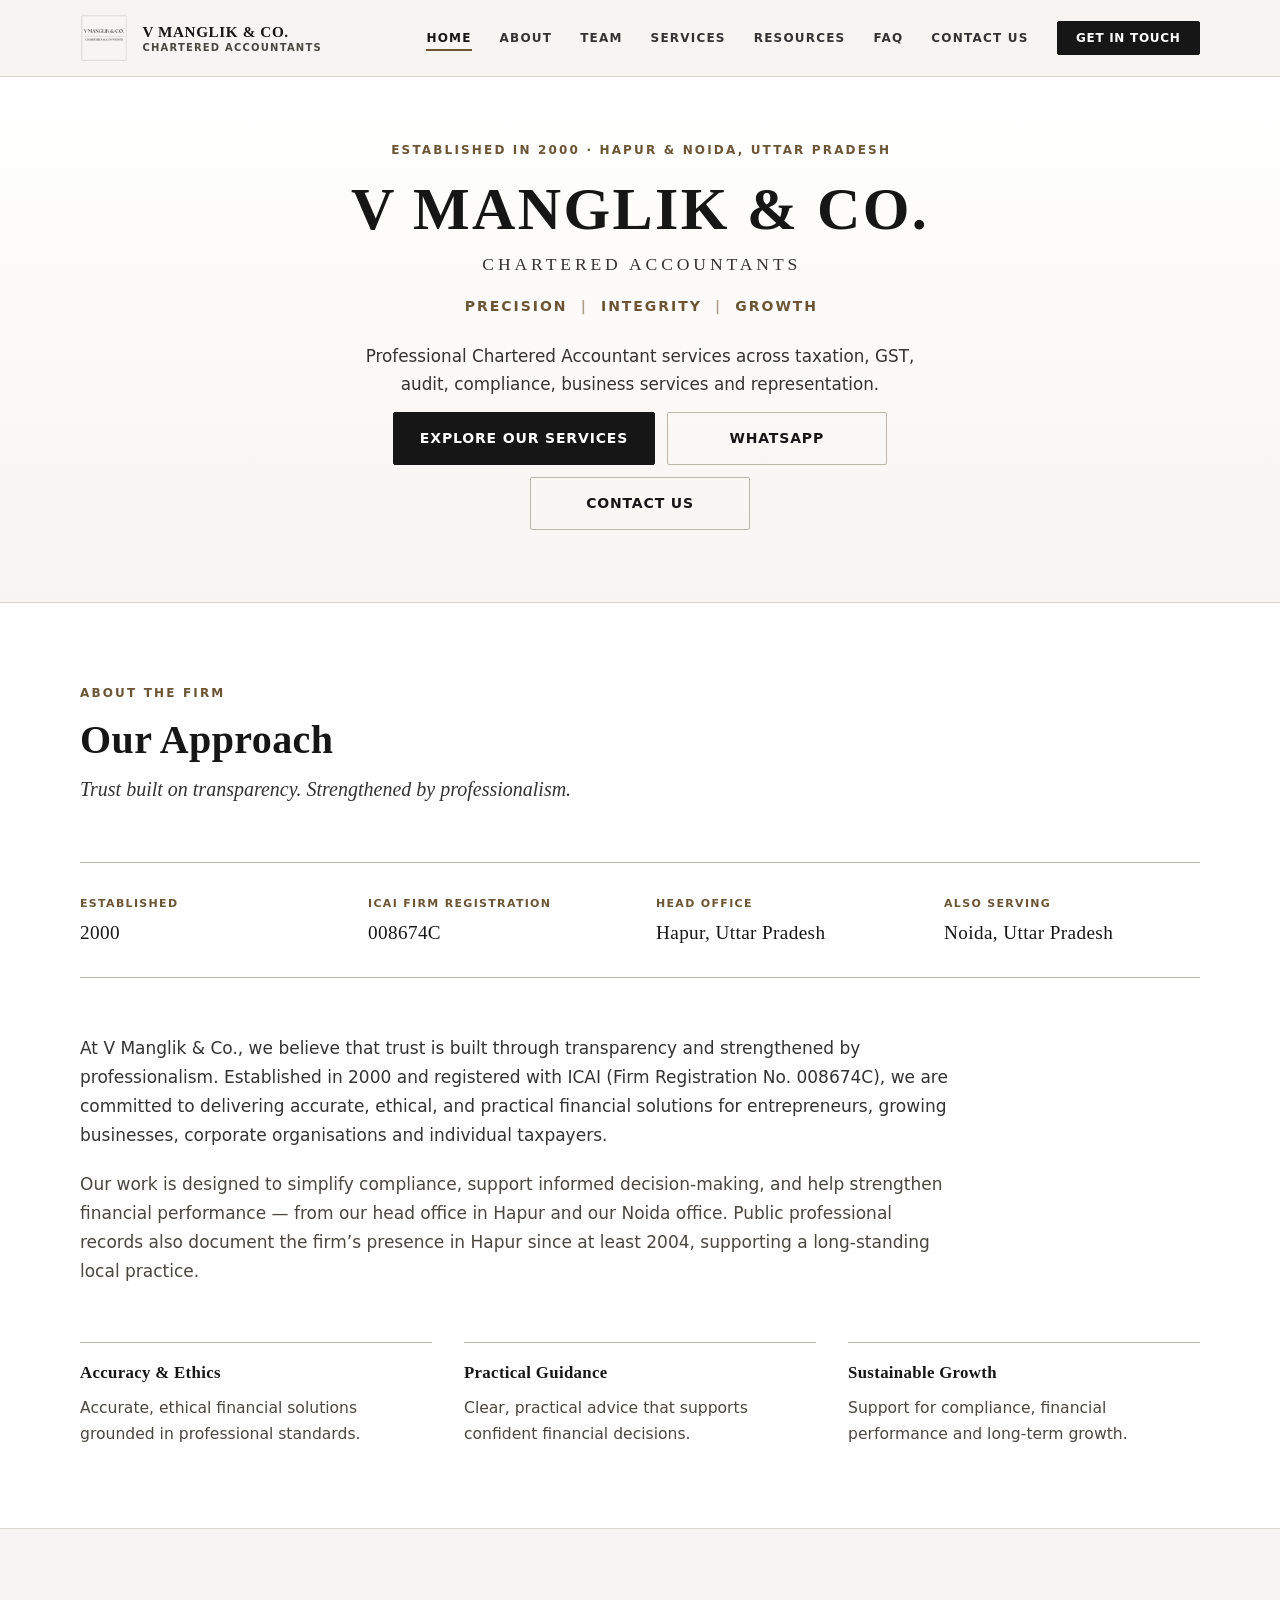
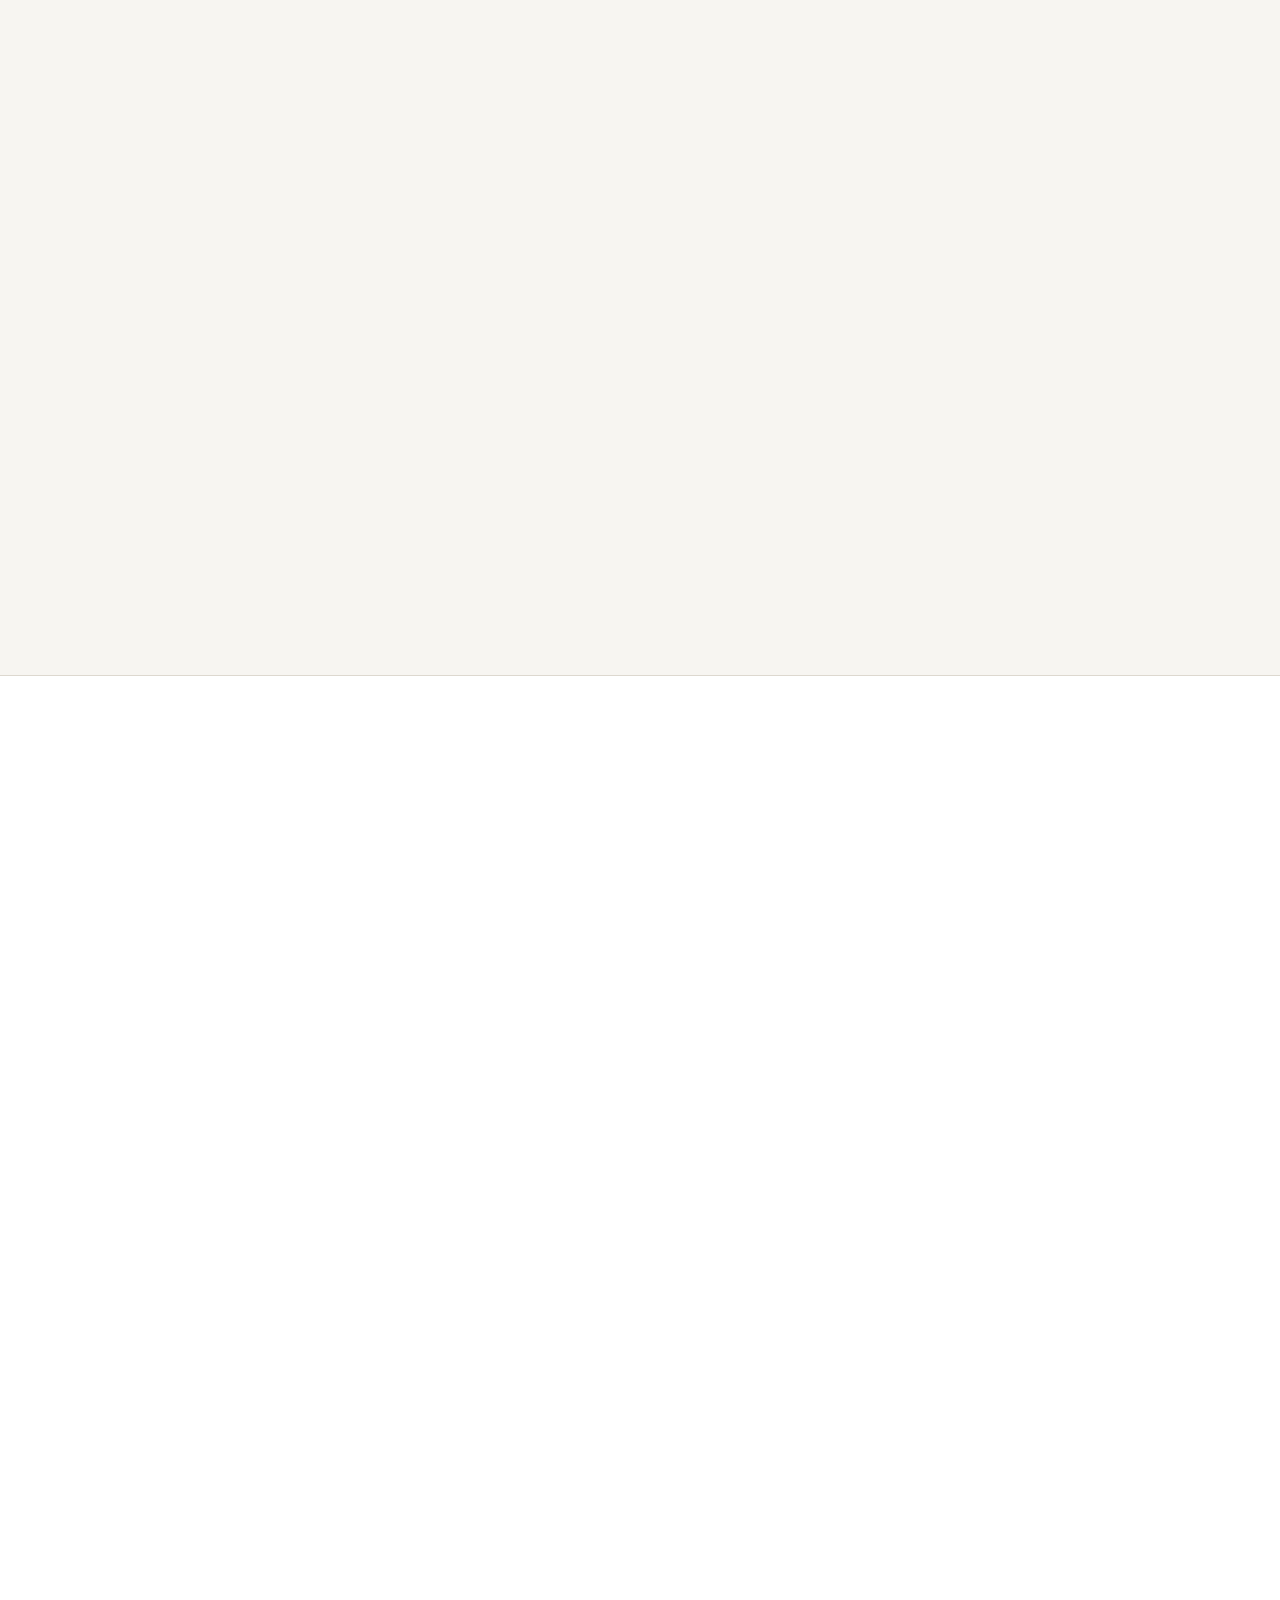
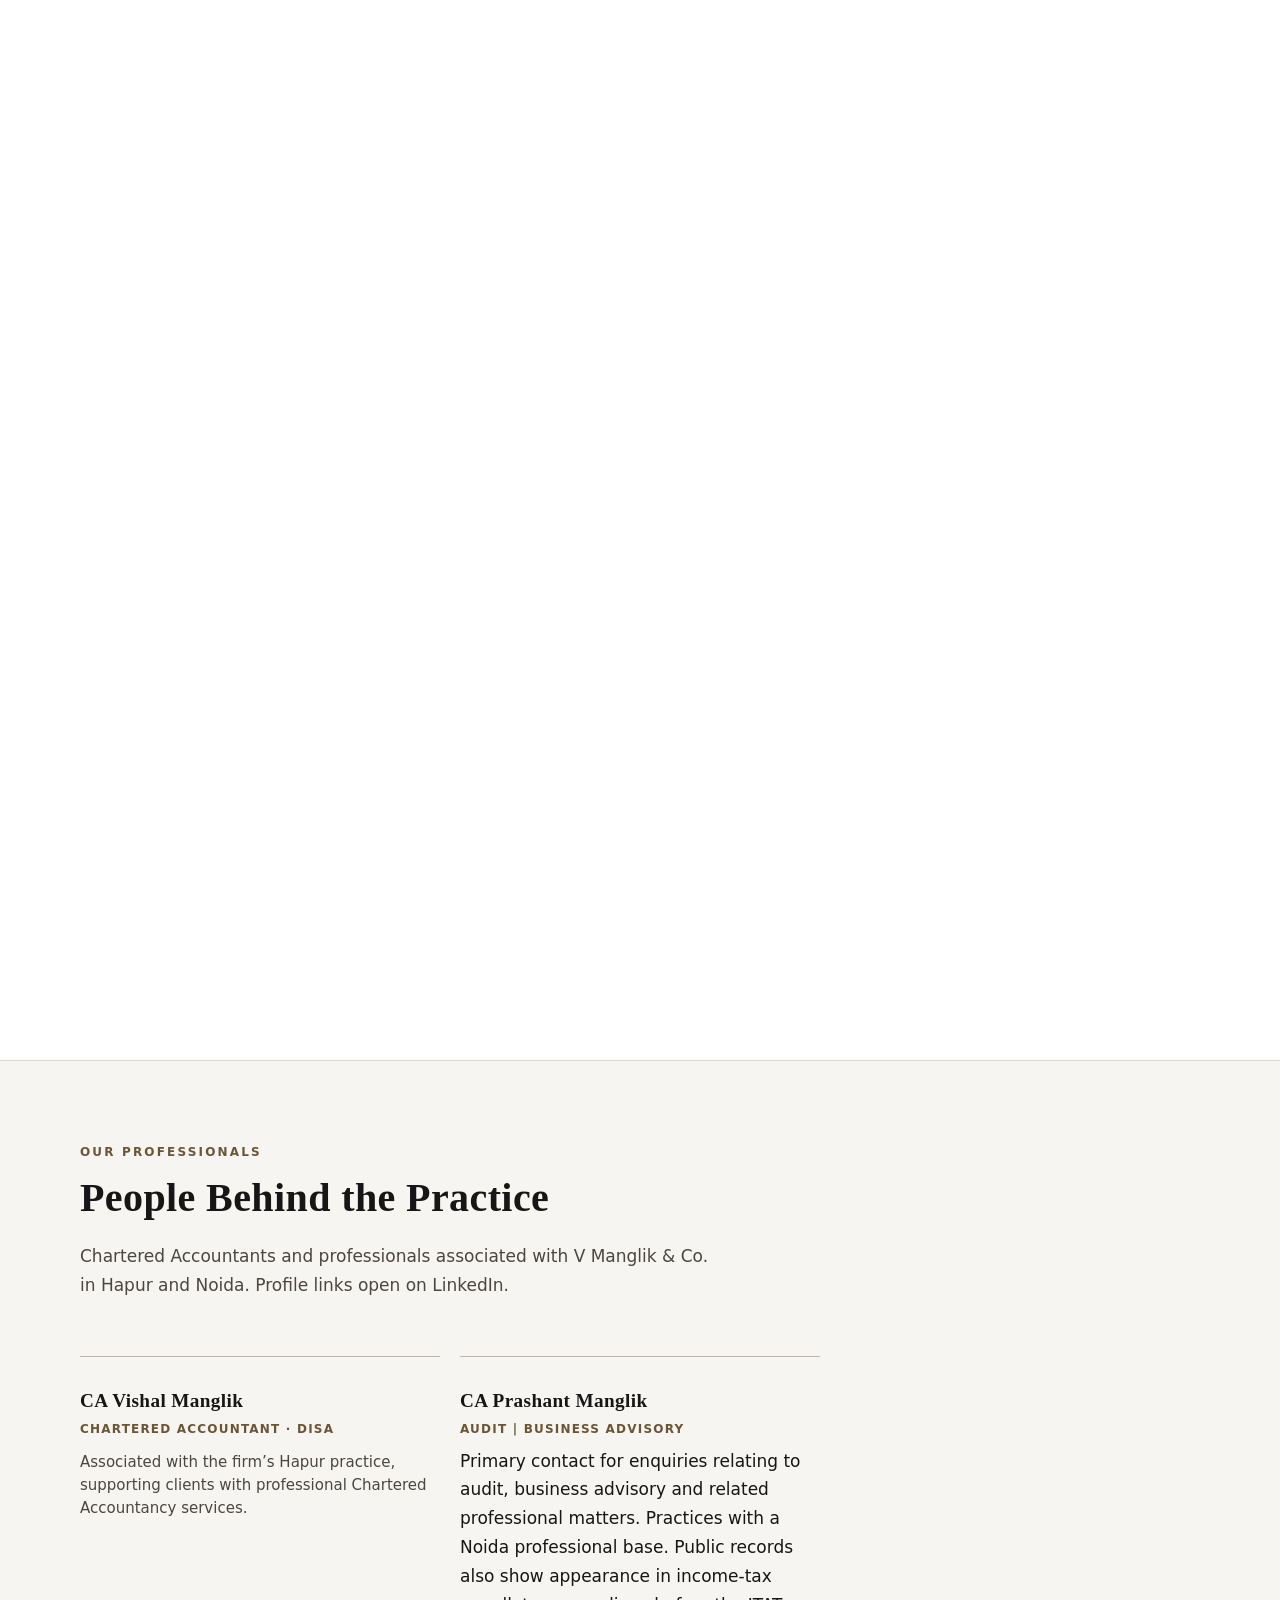
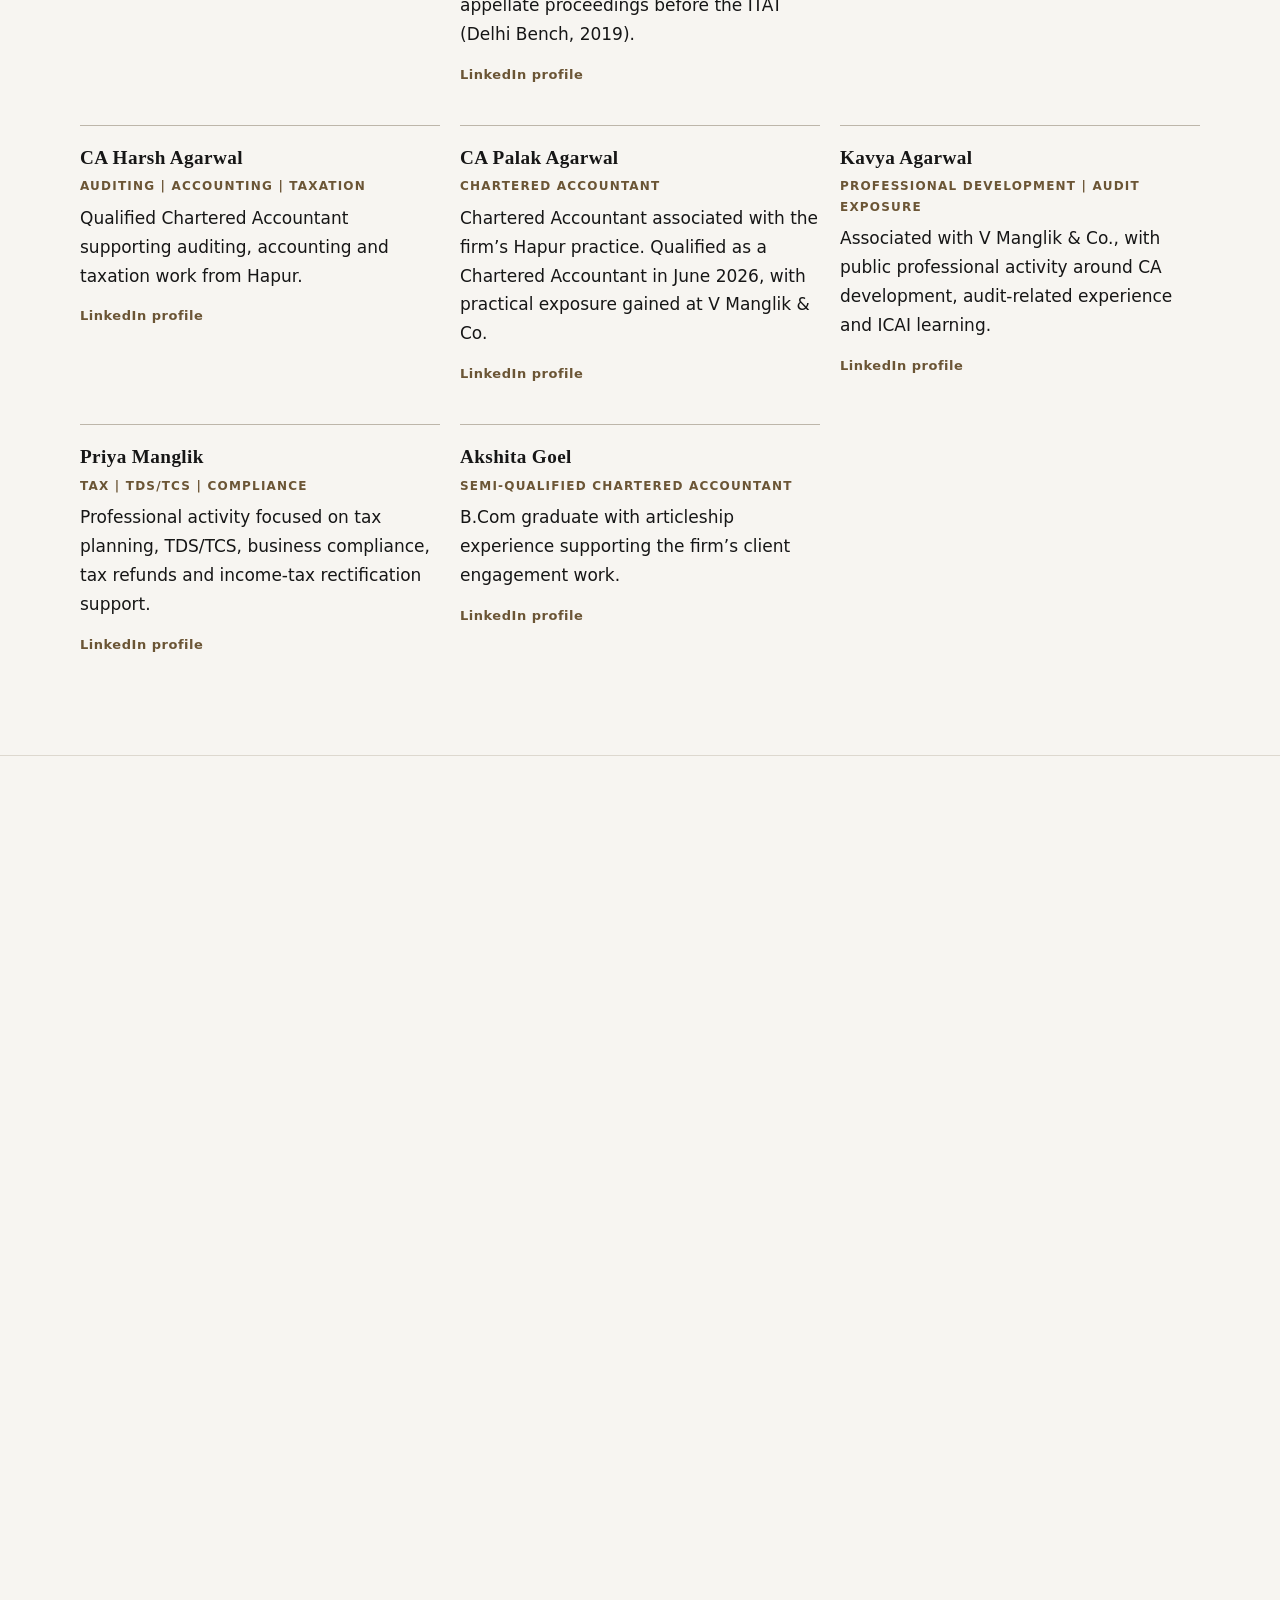
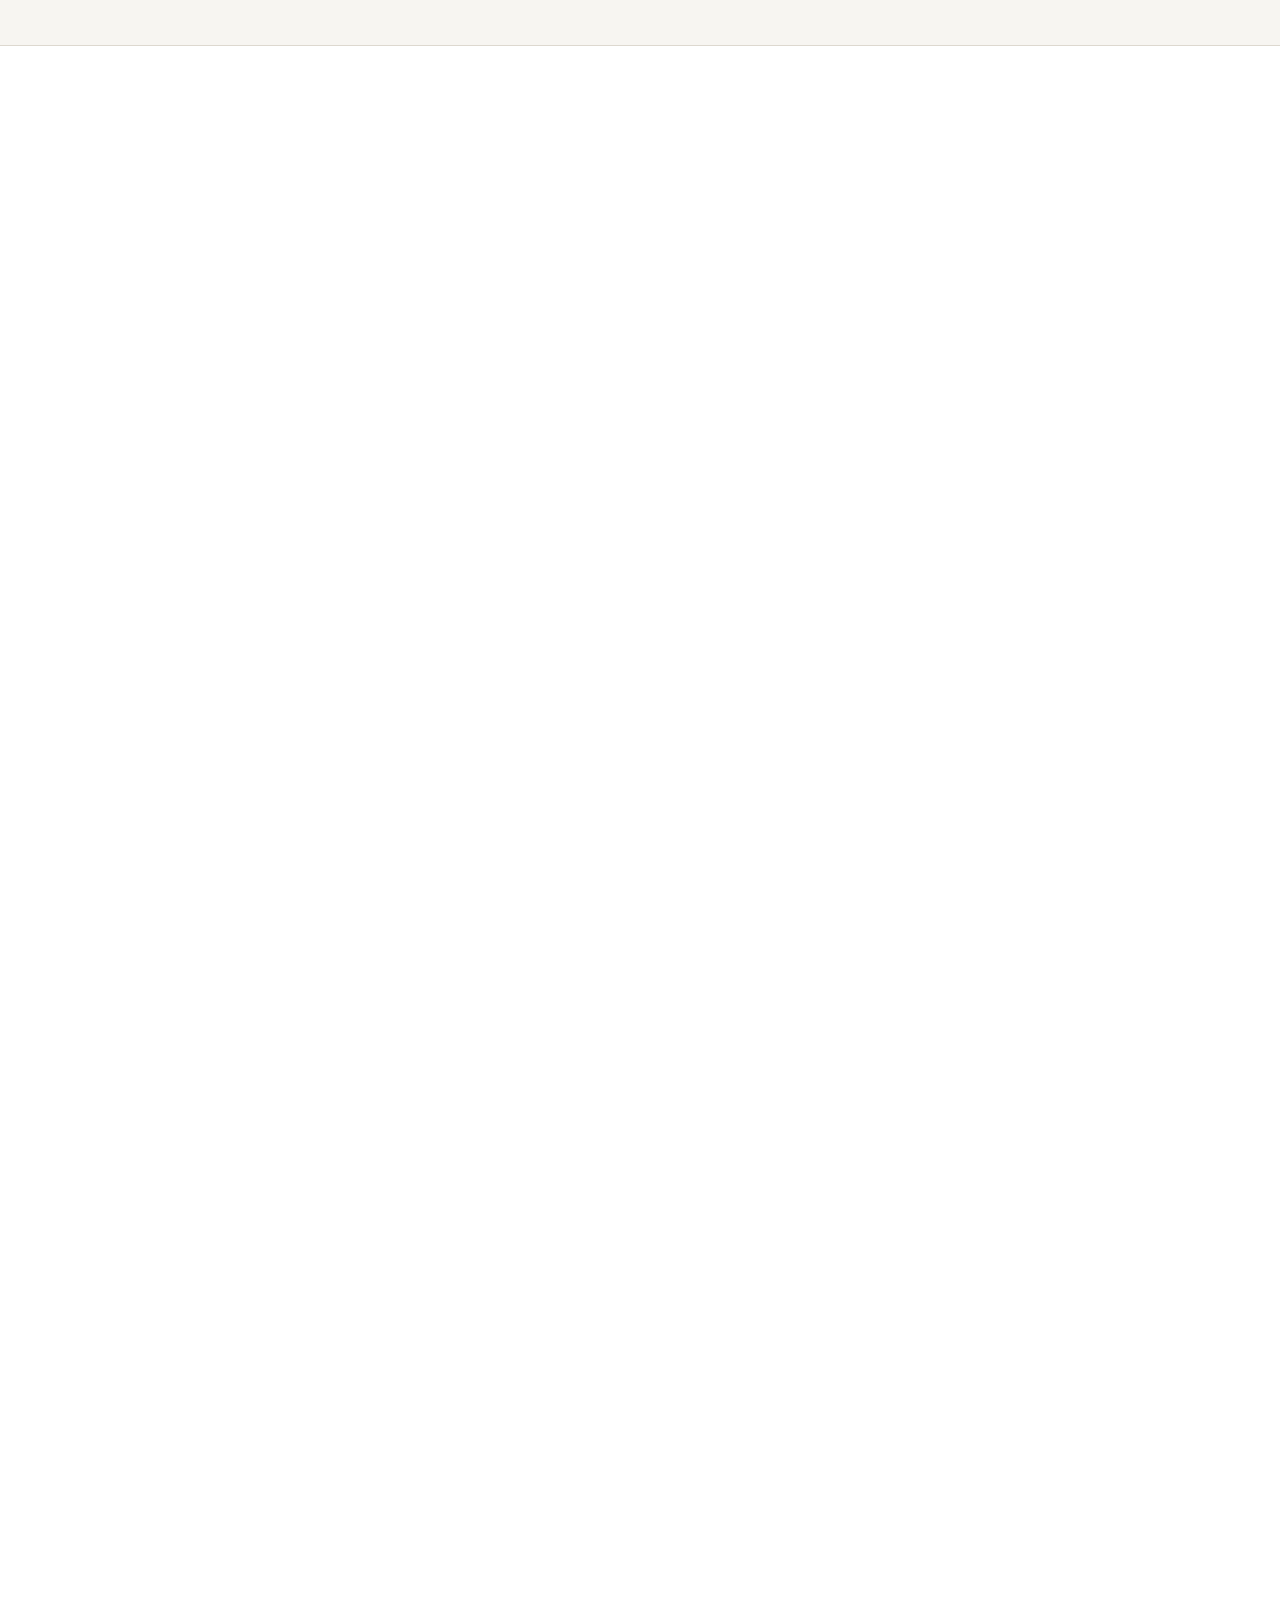
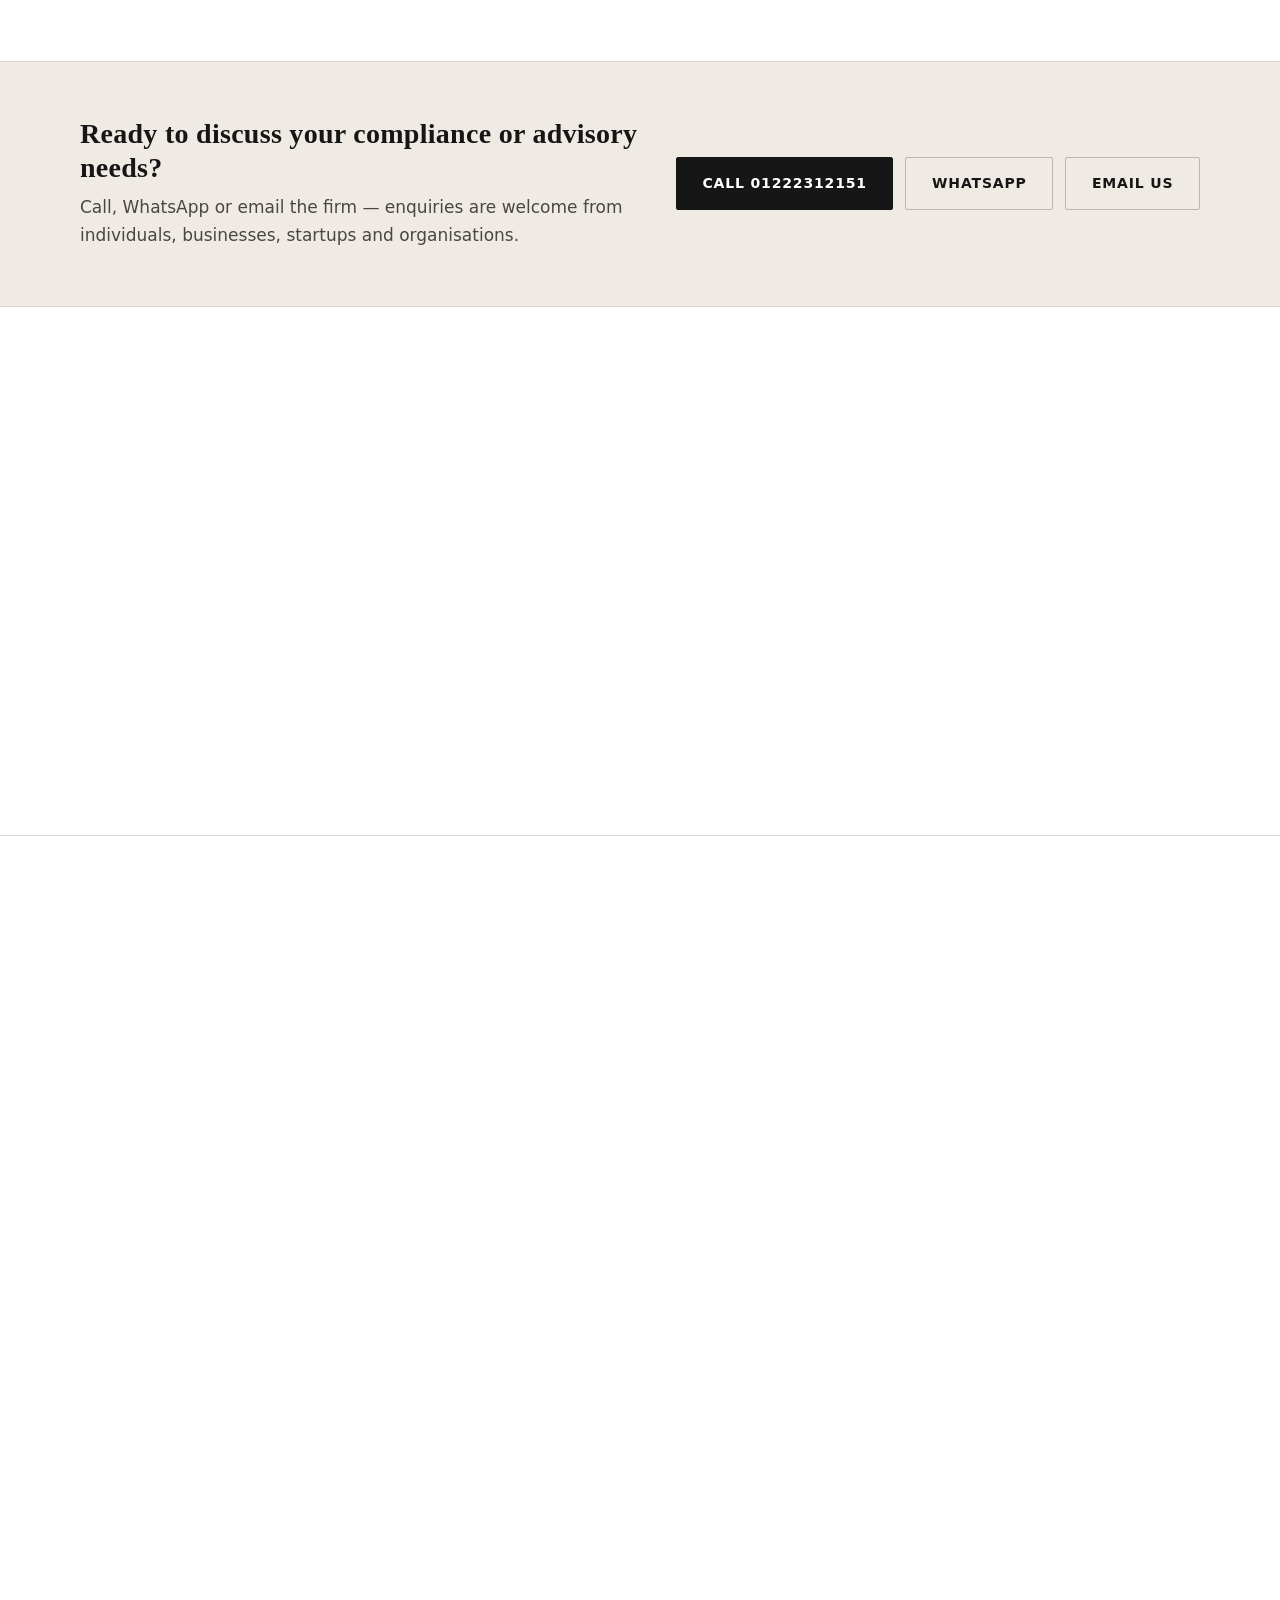
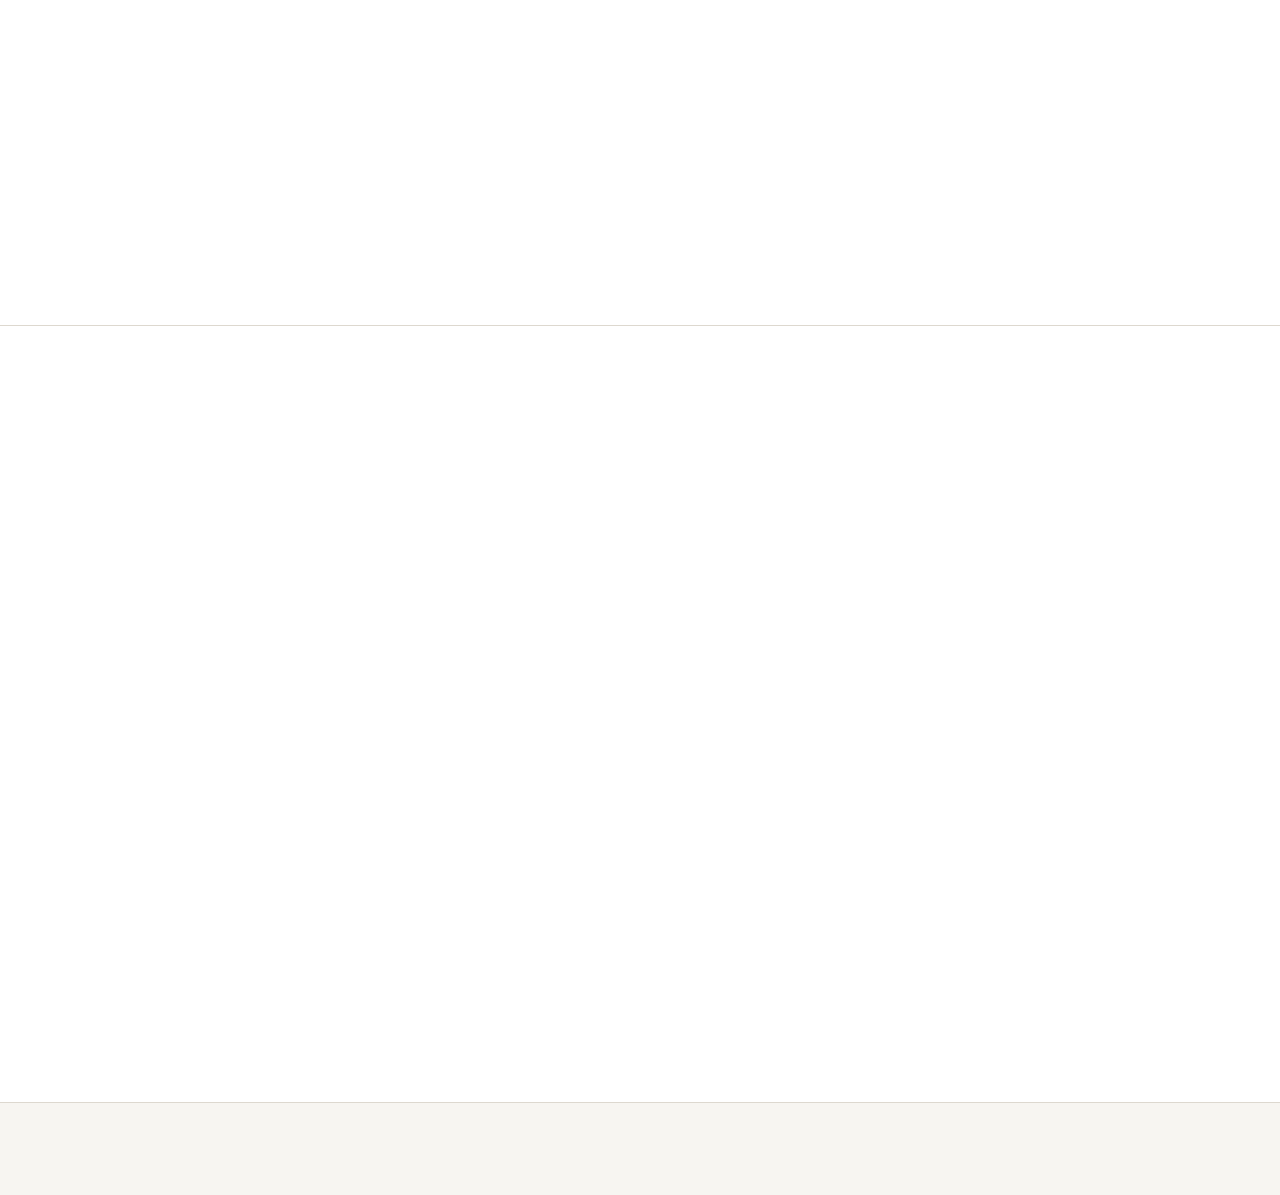
==== commit 0e8f3ea0: "Publish office interior photo, Maps directions/geo schema, WhatsApp hero CTA, and reference updates " ====
--- a/index.html
+++ b/index.html
@@ -8,6 +8,8 @@
   <meta name="description" content="V Manglik &amp; Co. is a Chartered Accountant firm established in 2000, providing taxation, GST, audit, compliance, representation and business registration services from Hapur and Noida, Uttar Pradesh.">
   <meta name="geo.region" content="IN-UP">
   <meta name="geo.placename" content="Hapur, Noida">
+  <meta name="geo.position" content="28.7305;77.7838">
+  <meta name="ICBM" content="28.7305, 77.7838">
   <link rel="canonical" href="https://atingupta2006.github.io/v-manglik-website/">
   <meta property="og:title" content="V Manglik &amp; Co. | Chartered Accountants in Hapur">
   <meta property="og:description" content="V Manglik &amp; Co. is a Chartered Accountant firm established in 2000, providing taxation, GST, audit, compliance, representation and business registration services from Hapur and Noida.">
@@ -25,6 +27,7 @@
   <meta name="twitter:image:alt" content="V Manglik &amp; Co. Chartered Accountants">
   <link rel="apple-touch-icon" href="assets/apple-touch-icon.png">
   <link rel="icon" href="favicon.ico" sizes="any">
+  <link rel="icon" href="assets/favicon-32.png" type="image/png" sizes="32x32">
   <!-- THEME: change href to themes/warm-gold.css or themes/cool-slate.css to switch presets -->
   <link rel="stylesheet" href="theme.css">
   <link rel="stylesheet" href="styles.css">
@@ -53,6 +56,13 @@
       "postalCode": "245101",
       "addressCountry": "IN"
     },
+    "geo": {
+      "@type": "GeoCoordinates",
+      "latitude": "28.7305",
+      "longitude": "77.7838"
+    },
+    "hasMap": "https://www.google.com/maps/search/?api=1&query_place_id=ChIJTzpX9K6FDDkRachYv44z-aE",
+    "image": "https://atingupta2006.github.io/v-manglik-website/assets/images/office-interior.jpg",
     "location": [
       {
         "@type": "Place",
@@ -83,7 +93,7 @@
       { "@type": "City", "name": "Hapur" },
       { "@type": "City", "name": "Noida" }
     ],
-    "telephone": "+91-122-2312151",
+    "telephone": "+911222312151",
     "email": "pm@manglikca.in",
     "openingHoursSpecification": {
       "@type": "OpeningHoursSpecification",
@@ -158,7 +168,7 @@
         "name": "How can I get in touch?",
         "acceptedAnswer": {
           "@type": "Answer",
-          "text": "Call 01222312151 or email pm@manglikca.in. Contact CA Prashant Manglik for audit and business advisory enquiries."
+          "text": "Call 01222312151, WhatsApp +91 80066 21510, or email pm@manglikca.in. Contact CA Prashant Manglik for audit and business advisory enquiries."
         }
       }
     ]
@@ -219,6 +229,7 @@
         <p class="hero-positioning">Professional Chartered Accountant services across taxation, GST, audit, compliance, business services and representation.</p>
 <div class="hero-actions">
           <a class="btn btn-primary" href="#services">Explore Our Services</a>
+          <a class="btn btn-secondary" href="https://wa.me/918006621510" target="_blank" rel="noopener noreferrer">WhatsApp</a>
           <a class="btn btn-secondary" href="#contact">Contact Us</a>
         </div>
       </div>
@@ -690,23 +701,35 @@
     </section>
 
 
-    <!-- ========== PRACTICE GALLERY (awaiting firm photos) ========== -->
+    <!-- ========== PRACTICE GALLERY ========== -->
     <section class="practice-gallery" id="gallery" aria-labelledby="gallery-heading">
       <div class="container">
         <div class="section-header">
           <p class="eyebrow">Our Practice</p>
           <h2 id="gallery-heading">Office &amp; Team Photography</h2>
-          <p class="section-intro">A genuine firm gallery will be published when original office and team photographs are provided. We do not reuse LinkedIn, Justdial or stock images without permission.</p>
-        </div>
-        <ul class="gallery-request-list" aria-label="Photographs requested from the firm">
+          <p class="section-intro">A look inside the Hapur practice. Additional exterior, reception, and team photographs will be added as the firm provides them. We do not reuse LinkedIn, Justdial or stock images without permission.</p>
+        </div>
+        <figure class="gallery-feature">
+          <picture>
+            <source srcset="assets/images/office-interior.webp" type="image/webp">
+            <img
+              src="assets/images/office-interior.jpg"
+              alt="Interior of V Manglik &amp; Co. Hapur office — professional workspace with tax reference books"
+              width="1000"
+              height="1000"
+              loading="lazy"
+              decoding="async">
+          </picture>
+          <figcaption>Hapur office interior — V Manglik &amp; Co., Chartered Accountants</figcaption>
+        </figure>
+        <ul class="gallery-request-list" aria-label="Additional photographs welcome from the firm">
           <li>Office exterior</li>
           <li>Reception</li>
-          <li>Office interior</li>
           <li>Leadership headshots</li>
           <li>Team group photo</li>
           <li>Professional / learning activity</li>
+          <li>Certificates / recognitions</li>
         </ul>
-        <p class="resources-more">Drop approved files in <code>assets/images/</code> · See <a href="assets/media-research.json">media research</a> for the full request list.</p>
       </div>
     </section>
 
@@ -725,11 +748,17 @@
             <p class="trust-rating-label">Justdial listing rating</p>
             <p class="trust-rating-meta">Based on 21 reviews · Chartered Accountant · Hapur</p>
             <p class="trust-rating-action">
-              <a href="https://www.justdial.com/Hapur/V-Manglik-Co-Pucca-Bagh/9999PX122-X122-140505222559-X5E2_BZDET",
-      "https://www.linkedin.com/company/v-manglik-co" target="_blank" rel="noopener noreferrer">View listing on Justdial</a>
+              <a href="https://www.justdial.com/Hapur/V-Manglik-Co-Pucca-Bagh/9999PX122-X122-140505222559-X5E2_BZDET" target="_blank" rel="noopener noreferrer">View listing on Justdial</a>
             </p>
           </div>
         </div>
+        <p class="trust-maps">
+          The firm is also listed on <strong>Google Maps</strong> as V Manglik &amp; Co. (Chartered Accountants) at 177, Pucca Bagh, Hapur
+          (<a href="https://www.google.com/maps/search/?api=1&amp;query_place_id=ChIJTzpX9K6FDDkRachYv44z-aE" target="_blank" rel="noopener noreferrer">Open in Google Maps</a>
+          <span aria-hidden="true">·</span>
+          <a href="https://www.google.com/maps/dir/?api=1&amp;destination=V+Manglik+%26+Co.+%28Chartered+Accountants%29%2C+177%2C+Pucca+Bagh%2C+Mani+Pakka+Bagh%2C+Hapur%2C+Uttar+Pradesh+245101%2C+India" target="_blank" rel="noopener noreferrer">Get directions</a>).
+          Google review scores are not republished here pending firm confirmation of the official Share link.
+        </p>
         <p class="trust-note">Source: Justdial business listing for V Manglik &amp; Co., 177 Pucca Bagh, Hapur. Ratings may change over time. For official enquiries, use the contact details published on this website.</p>
       </div>
     </section>
@@ -832,10 +861,9 @@
               India
             </address>
             <p class="office-map-link">
-              <a
-                href="https://www.google.com/maps/search/?api=1&amp;query_place_id=ChIJTzpX9K6FDDkRachYv44z-aE"
-                target="_blank"
-                rel="noopener noreferrer">View on Map</a>
+              <a href="https://www.google.com/maps/search/?api=1&amp;query_place_id=ChIJTzpX9K6FDDkRachYv44z-aE" target="_blank" rel="noopener noreferrer">View on Map</a>
+              <span class="office-map-sep" aria-hidden="true">·</span>
+              <a href="https://www.google.com/maps/dir/?api=1&amp;destination=V+Manglik+%26+Co.+%28Chartered+Accountants%29%2C+177%2C+Pucca+Bagh%2C+Mani+Pakka+Bagh%2C+Hapur%2C+Uttar+Pradesh+245101%2C+India" target="_blank" rel="noopener noreferrer">Get Directions</a>
             </p>
           </div>
           <div class="contact-office">
@@ -890,7 +918,7 @@
               <a class="btn btn-secondary" id="cta-email" href="mailto:pm@manglikca.in">Email Us</a>
             </div>
             <p class="contact-pending-note" id="contact-pending-note" hidden>Phone and email will be published here once officially confirmed.</p>
-            <p class="contact-helper">When you email, please include your name, city, service needed (for example GST, ITR, audit or company registration), and any notice or deadline dates.</p>
+            <p class="contact-helper">When you call, WhatsApp or email, please include your name, city, service needed (for example GST, ITR, audit or company registration), and any notice or deadline dates.</p>
           </div>
         </div>
       </div>
@@ -985,6 +1013,7 @@
         <p class="footer-meta"><a href="tel:+911222312151" data-config="phone-link" data-config-text="phone">01222312151</a></p>
         <p class="footer-meta"><a href="mailto:pm@manglikca.in" data-config="email-link" data-config-text="email">pm@manglikca.in</a></p>
         <p class="footer-meta">Mon–Sat · 10:00 AM – 6:00 PM</p>
+        <p class="footer-meta"><a href="https://www.google.com/maps/search/?api=1&amp;query_place_id=ChIJTzpX9K6FDDkRachYv44z-aE" target="_blank" rel="noopener noreferrer">Google Maps — Hapur</a></p>
       </div>
     </div>
     <div class="footer-bottom">
--- a/styles.css
+++ b/styles.css
@@ -1084,7 +1084,7 @@
 }
 
 .contact-details-wide {
-  grid-template-columns: repeat(4, minmax(0, 1fr));
+  grid-template-columns: repeat(auto-fit, minmax(11rem, 1fr));
 }
 
 .footer-office-label-spaced {
@@ -1300,6 +1300,51 @@
   padding: var(--space-2xl) 0;
   background: var(--color-surface);
   border-bottom: 1px solid var(--color-border);
+}
+
+.gallery-feature {
+  margin: 0 0 var(--space-xl);
+  border: 1px solid var(--color-border);
+  background: var(--color-background);
+}
+
+.gallery-feature img {
+  display: block;
+  width: 100%;
+  height: auto;
+  max-height: 28rem;
+  object-fit: cover;
+  object-position: center;
+}
+
+.gallery-feature figcaption {
+  padding: 0.85rem 1rem;
+  font-size: 0.875rem;
+  color: var(--color-muted);
+  border-top: 1px solid var(--color-border);
+}
+
+.trust-maps {
+  margin: var(--space-md) 0 0;
+  max-width: 42rem;
+  font-size: 0.9375rem;
+  color: var(--color-secondary);
+  line-height: 1.6;
+}
+
+.trust-maps a {
+  color: var(--color-accent);
+  font-weight: 600;
+  text-decoration: none;
+}
+
+.trust-maps a:hover {
+  text-decoration: underline;
+}
+
+.office-map-sep {
+  margin: 0 0.4rem;
+  color: var(--color-border-strong);
 }
 
 .gallery-request-list {
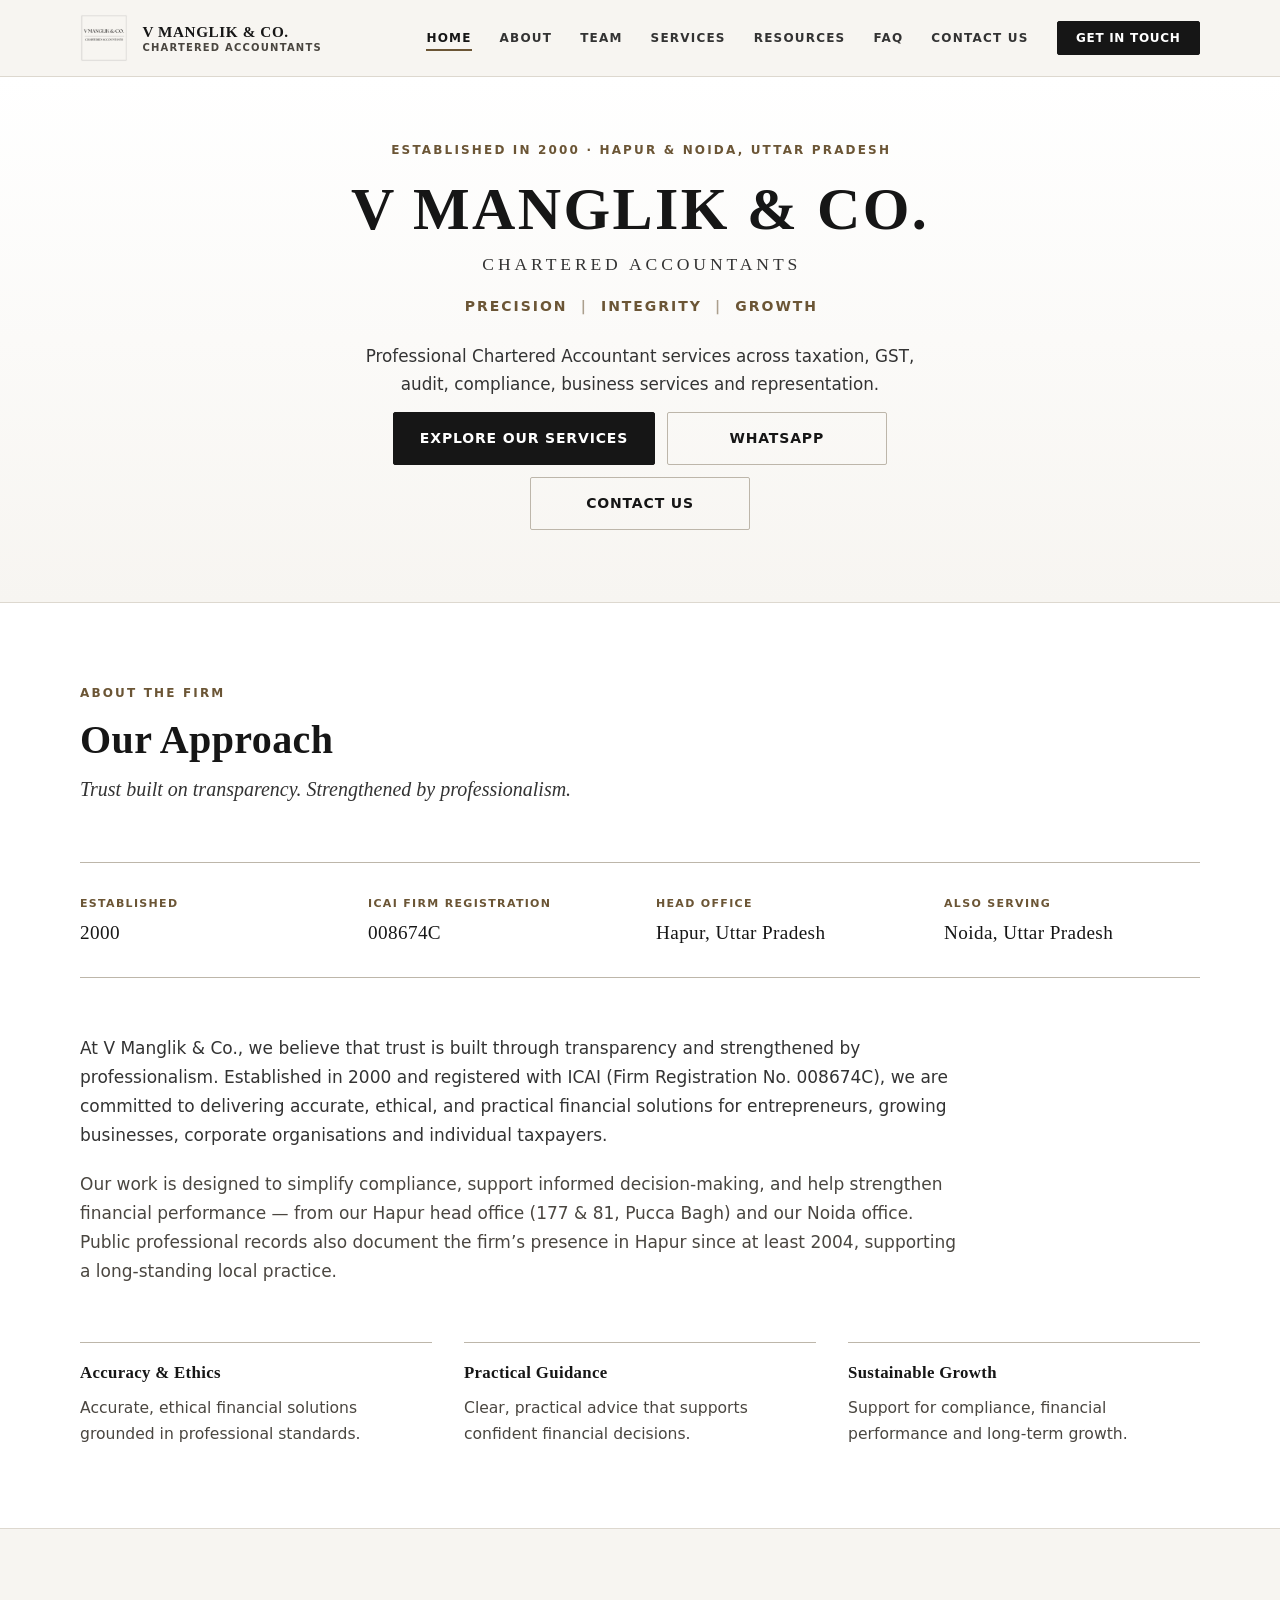
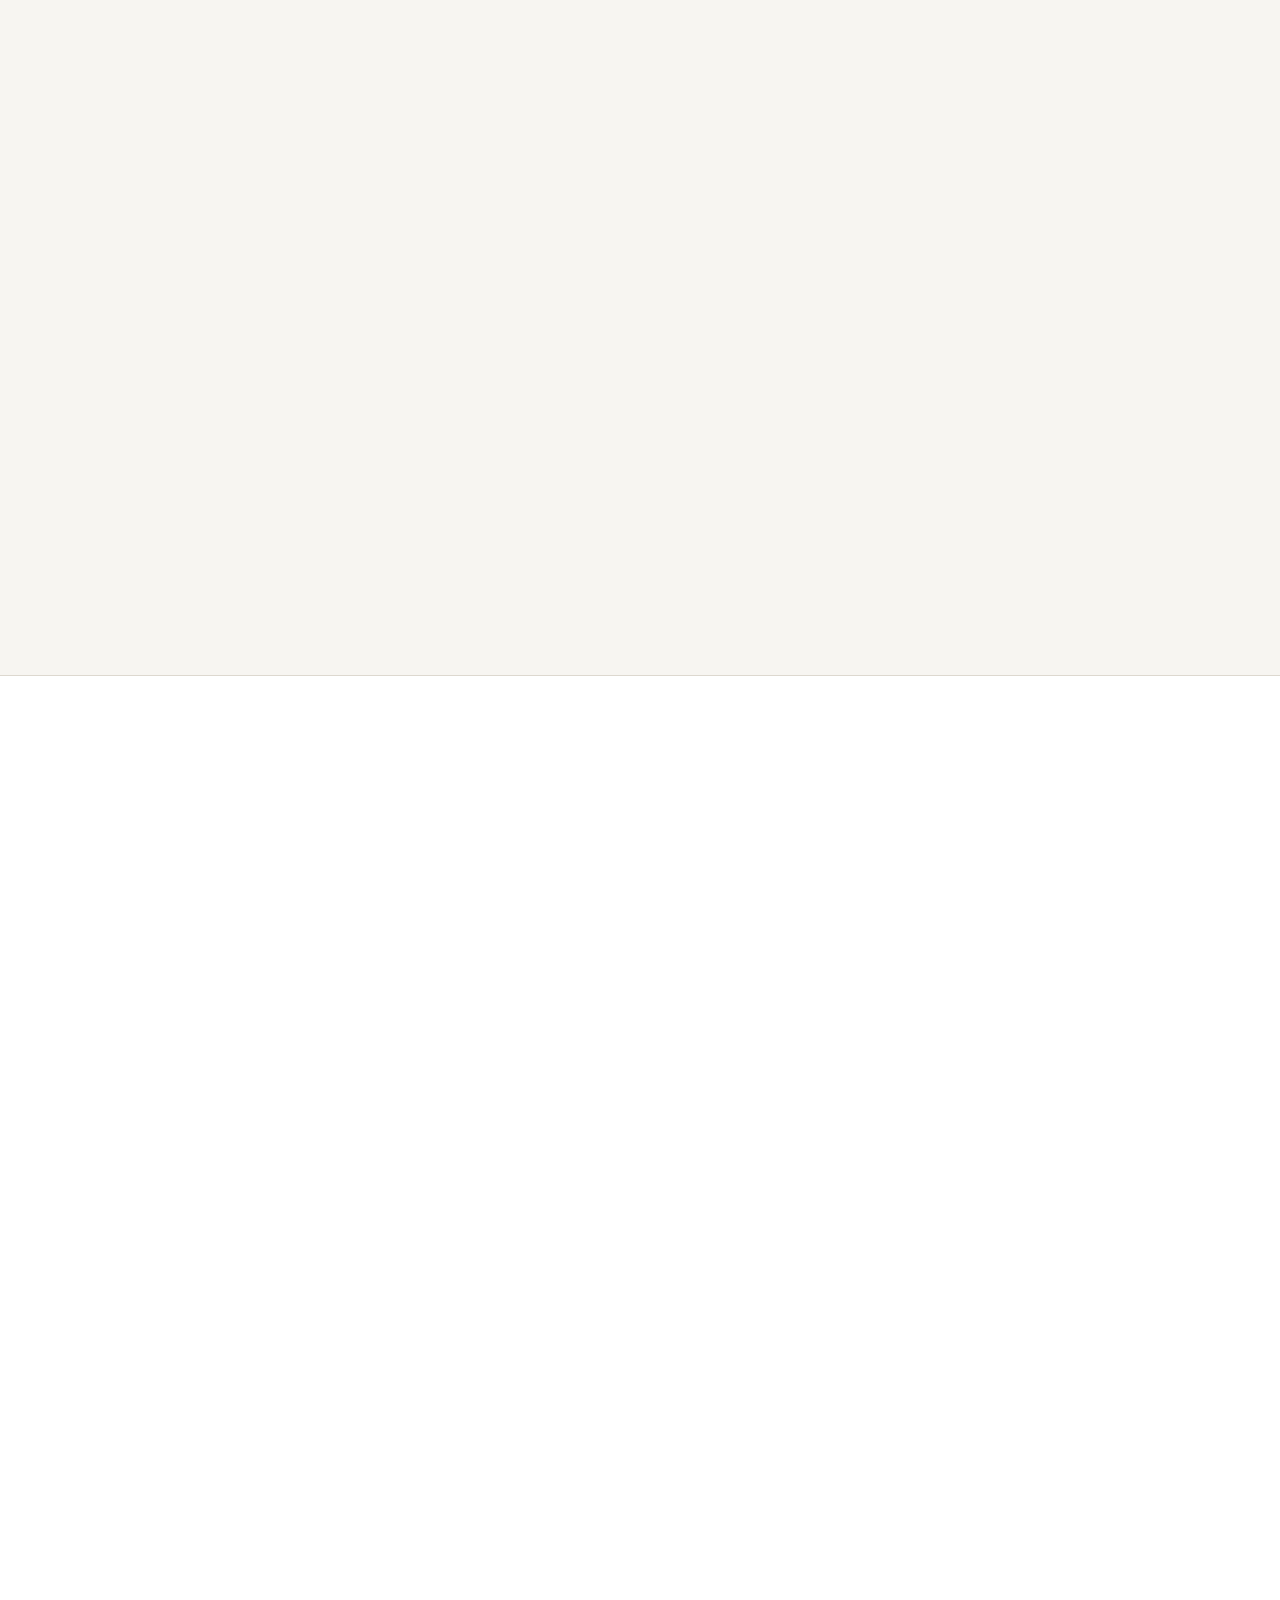
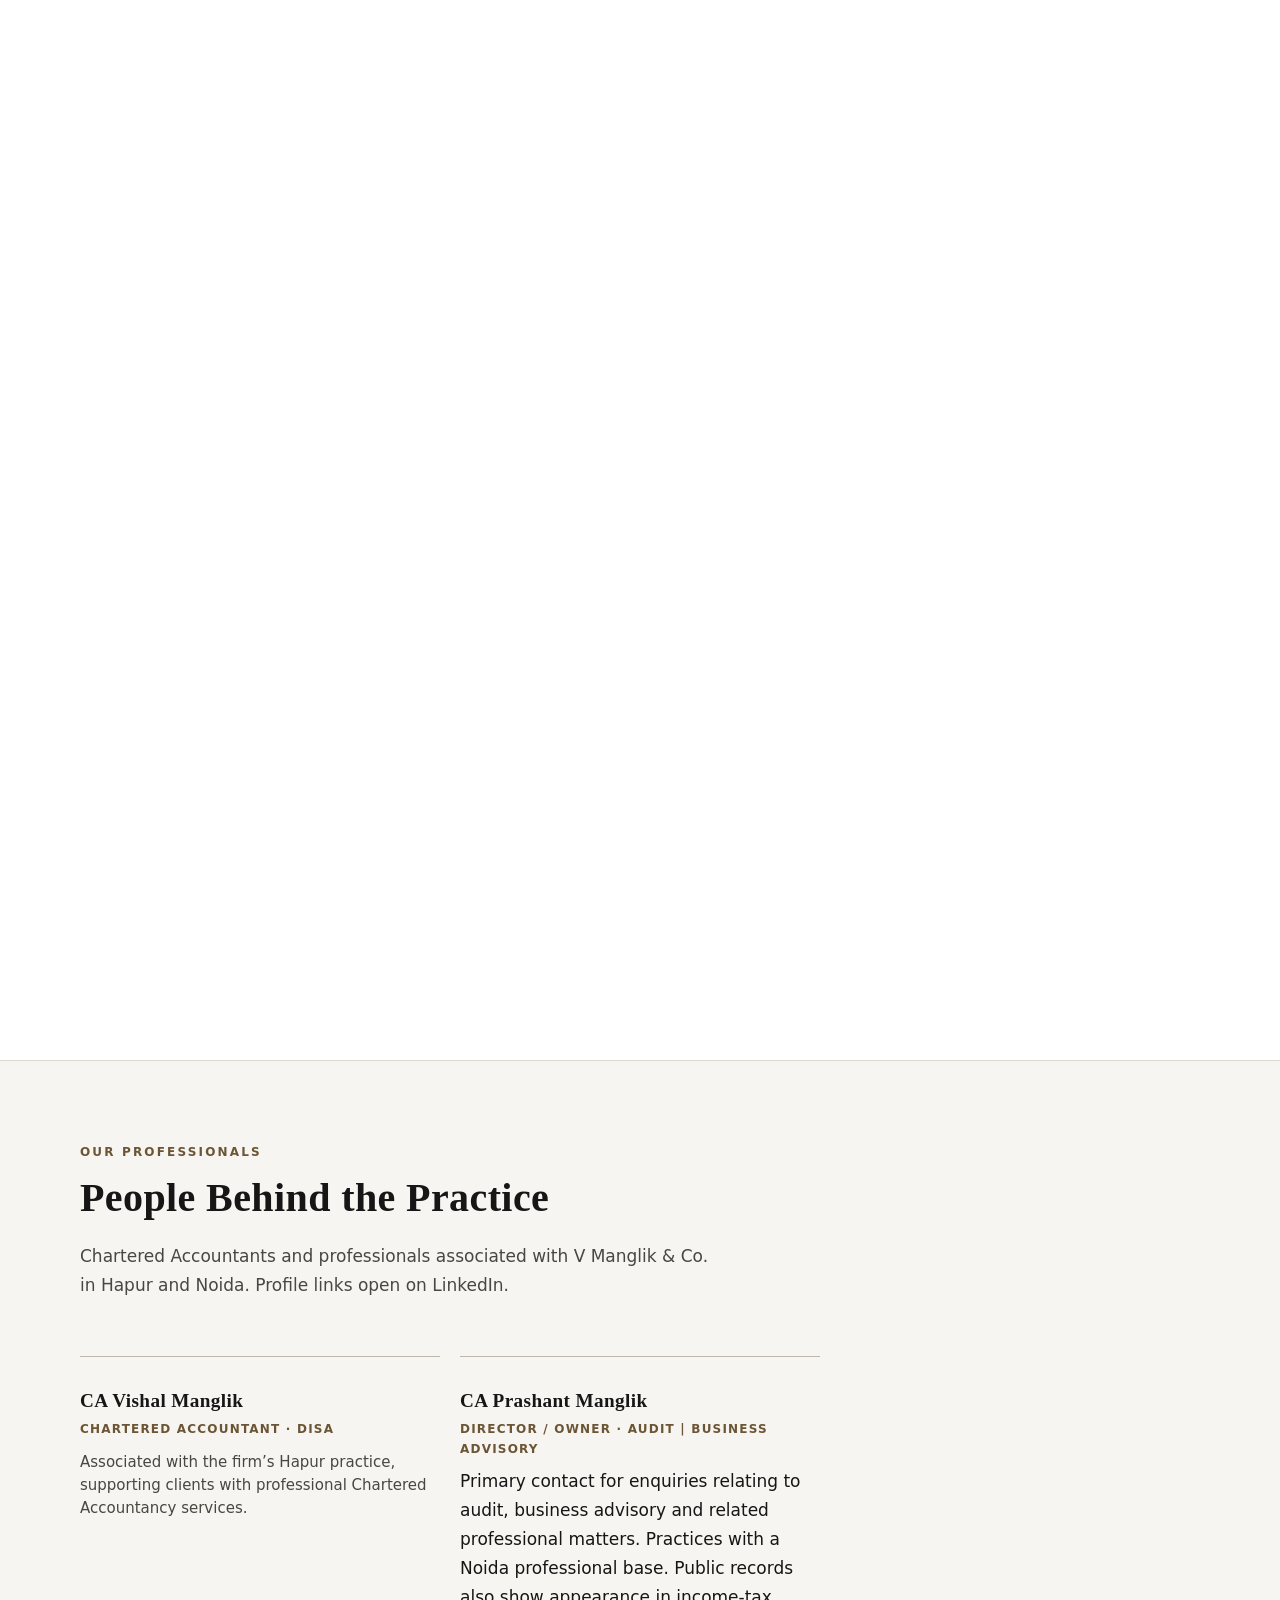
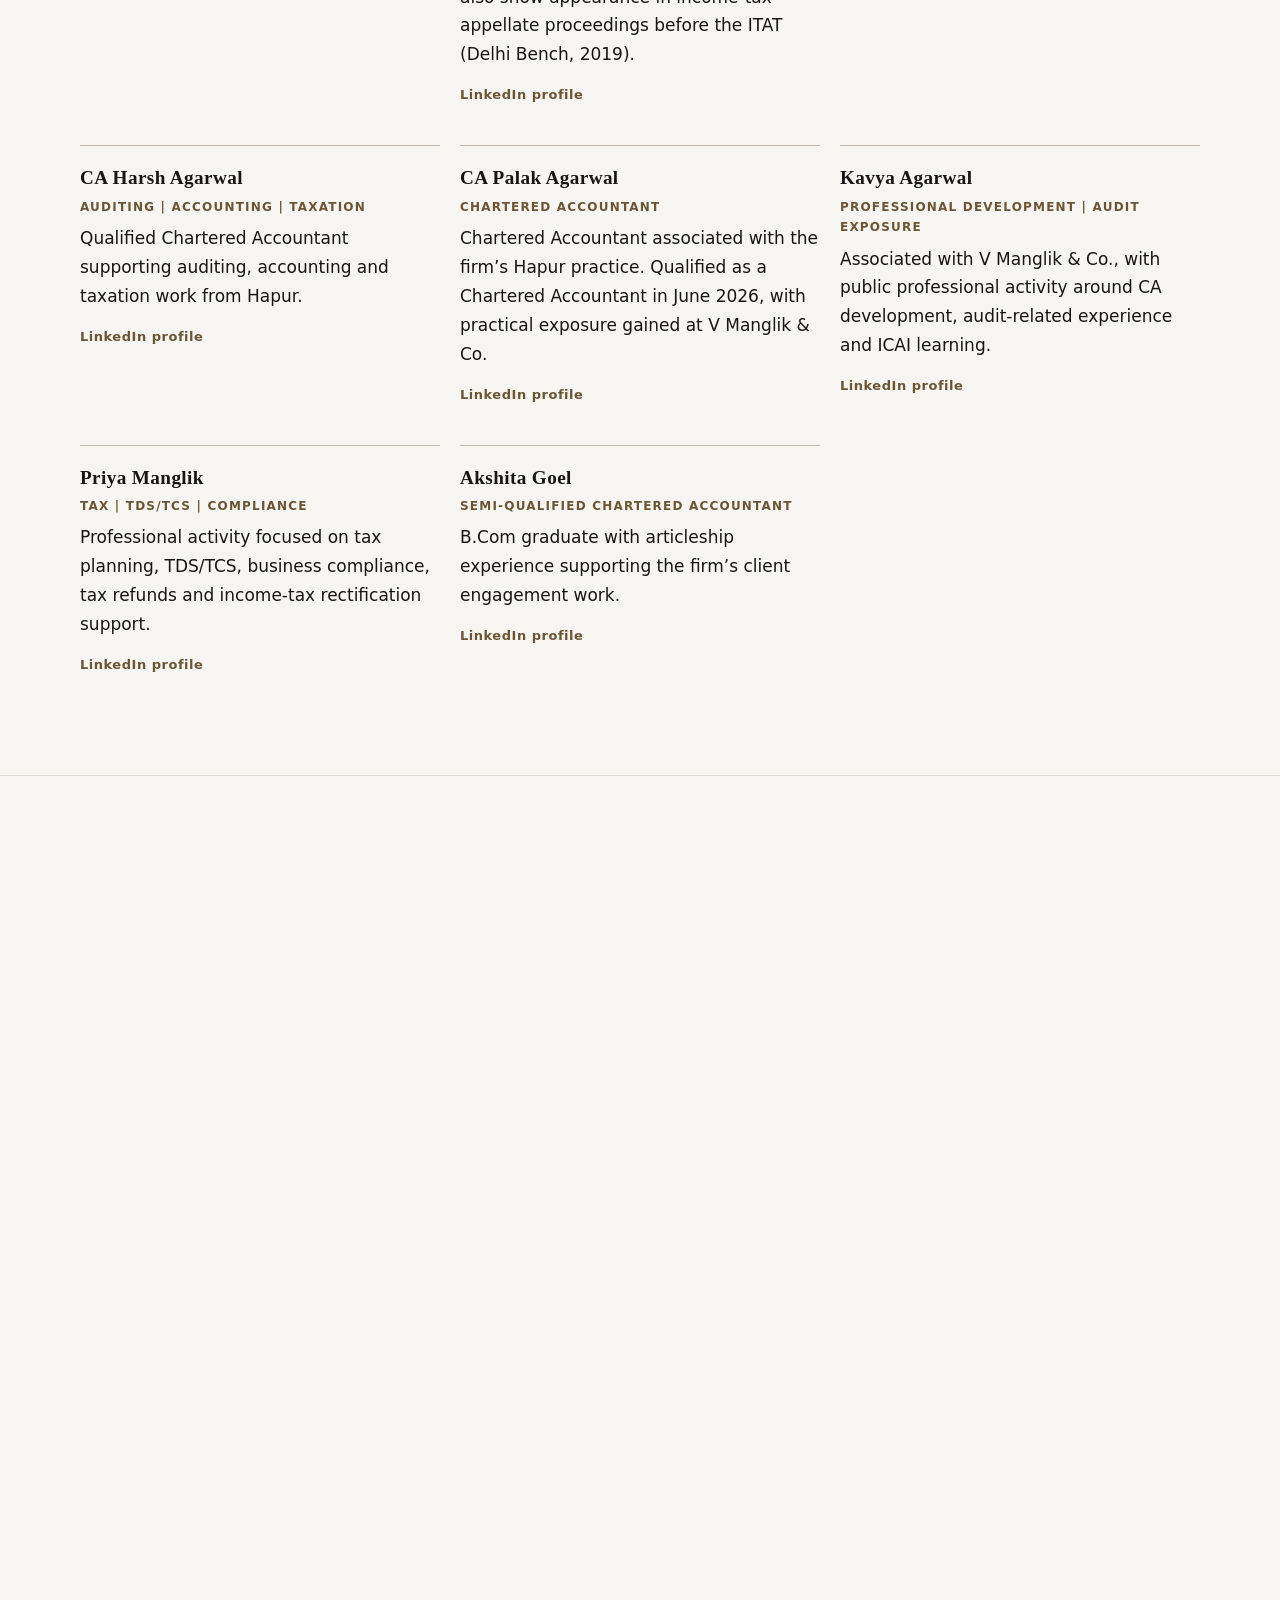
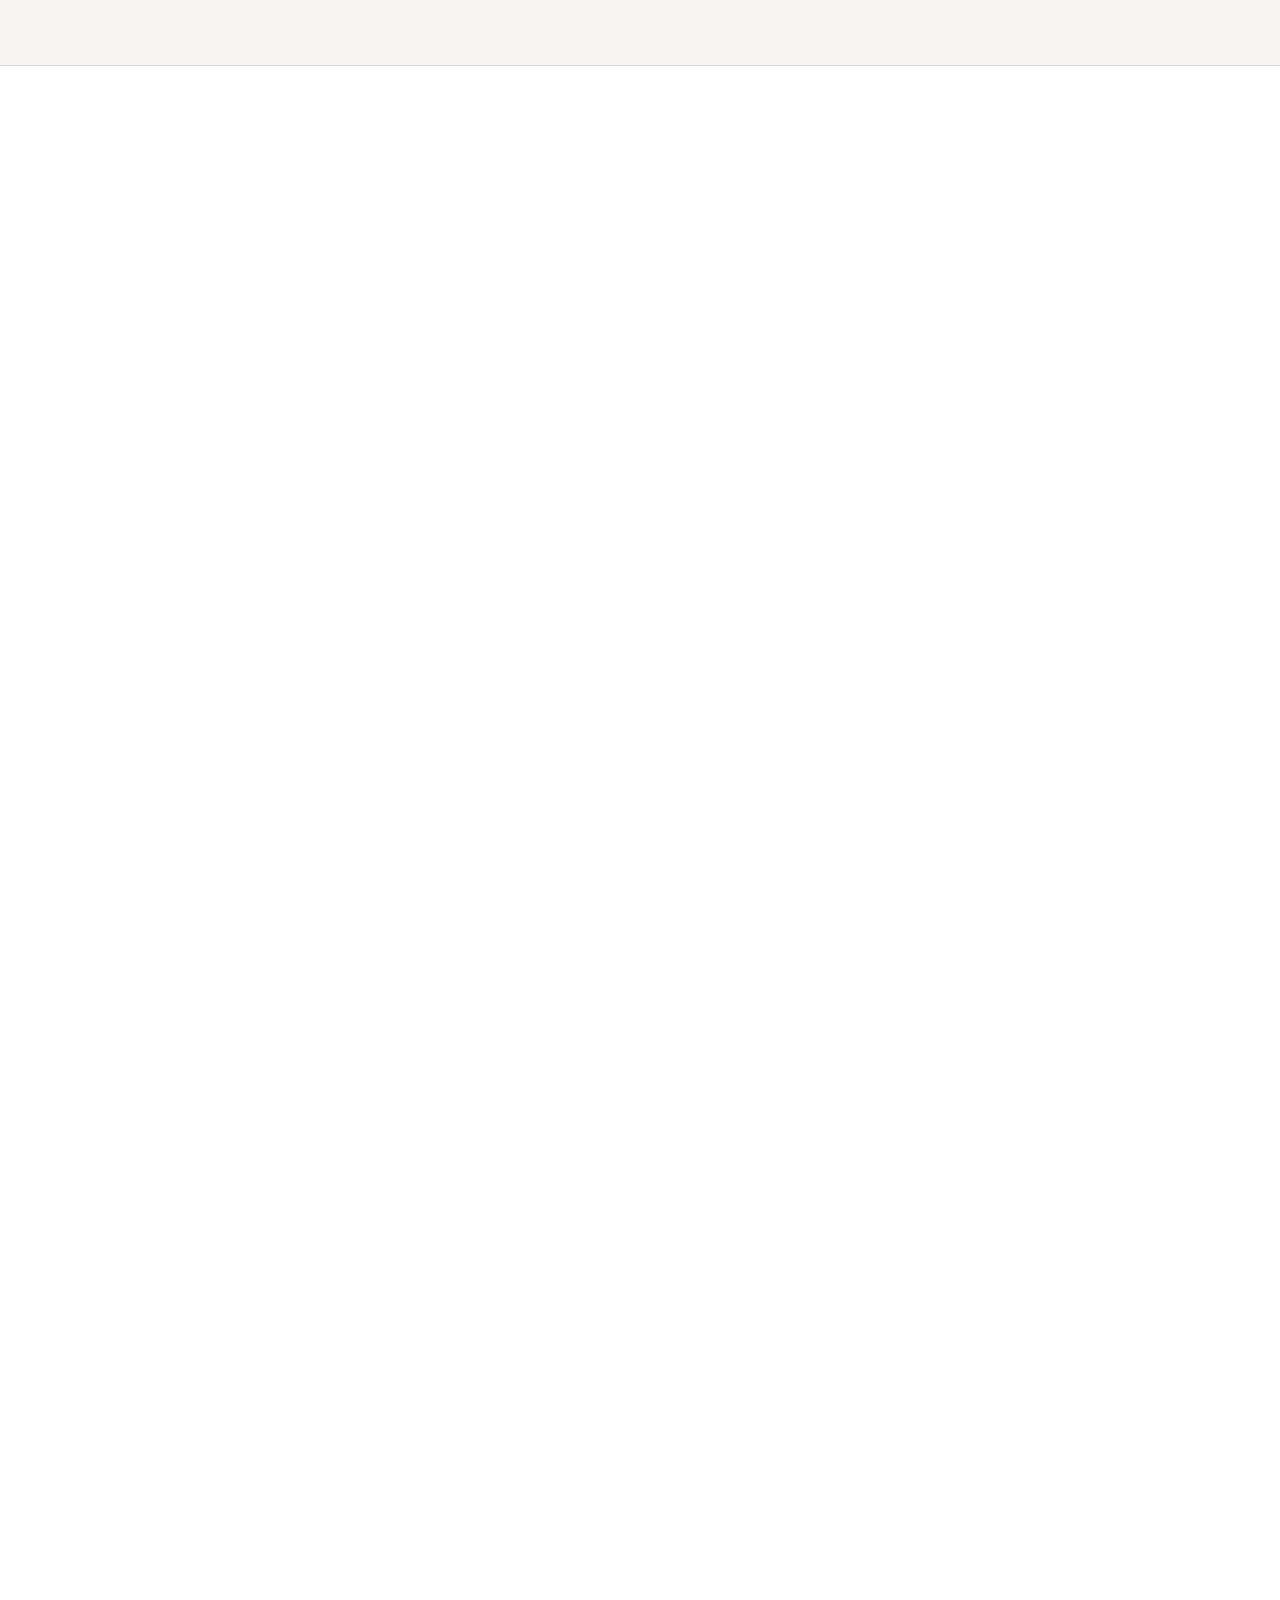
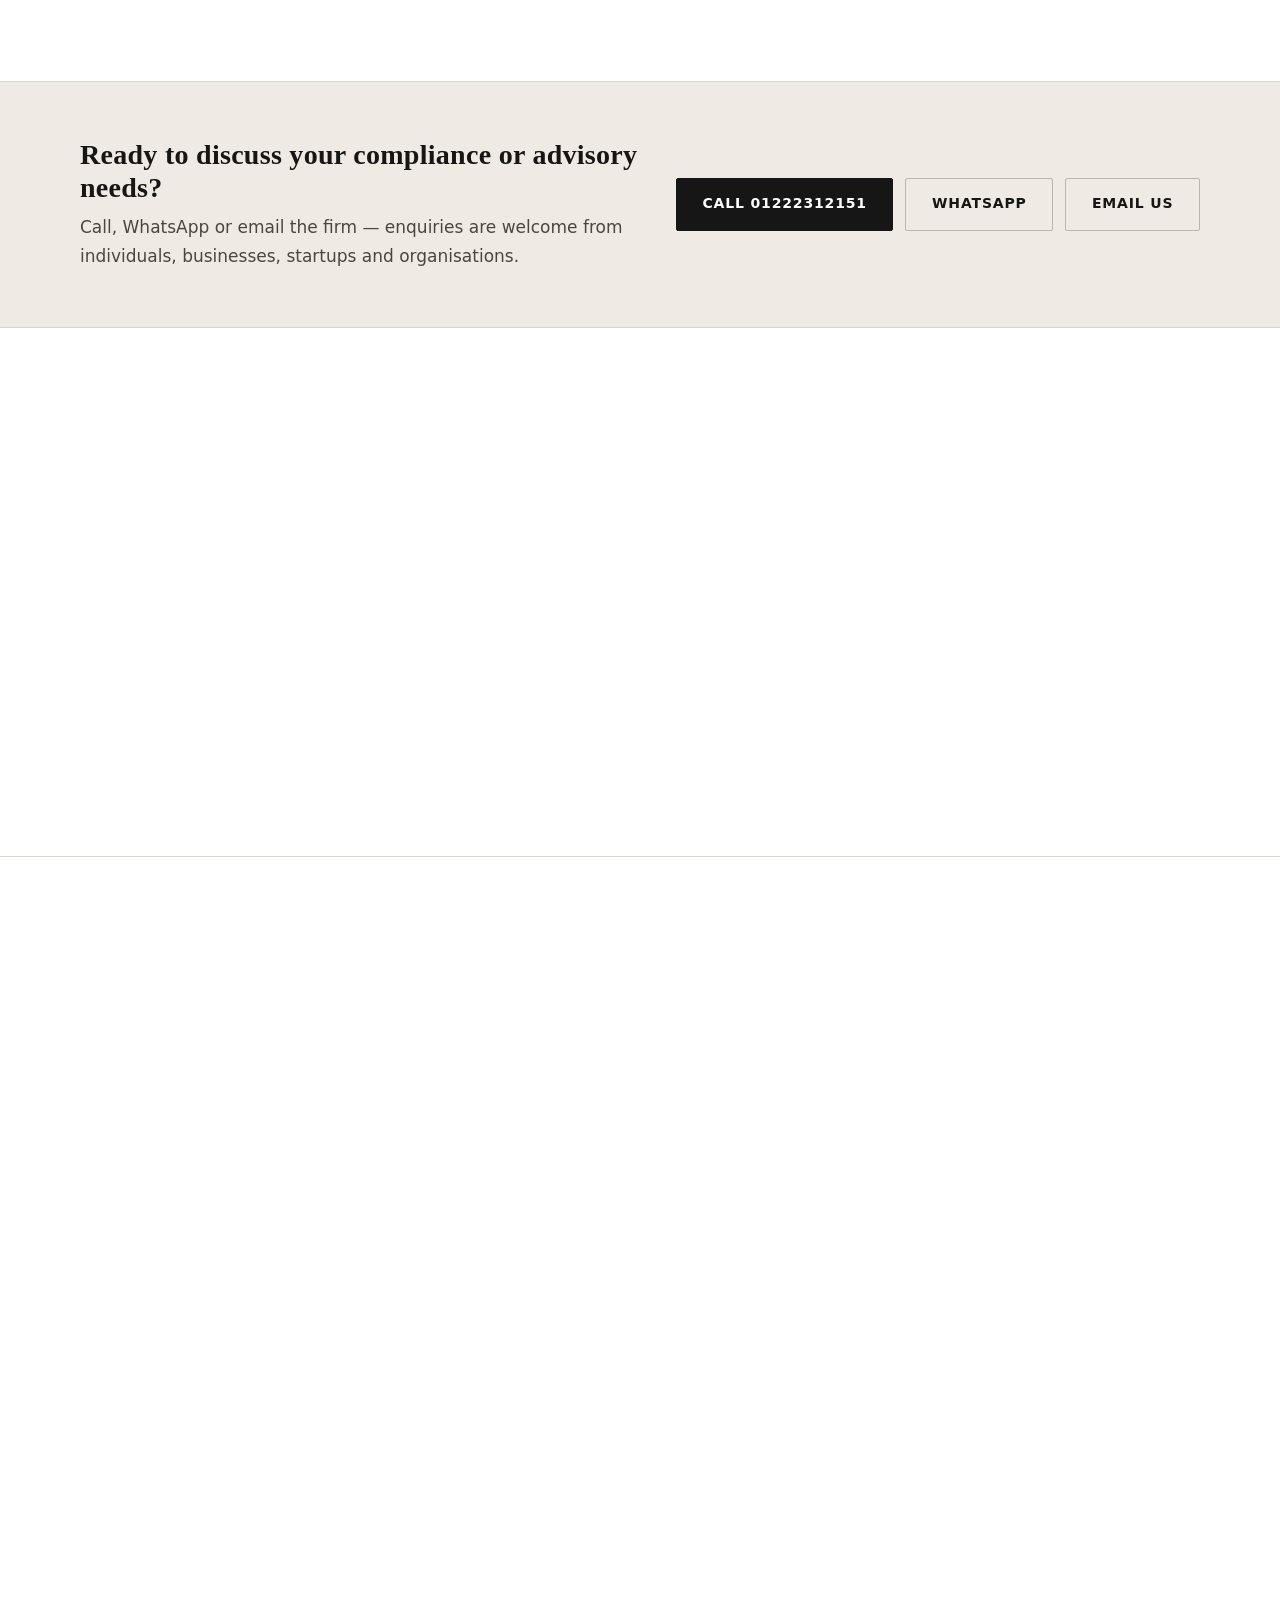
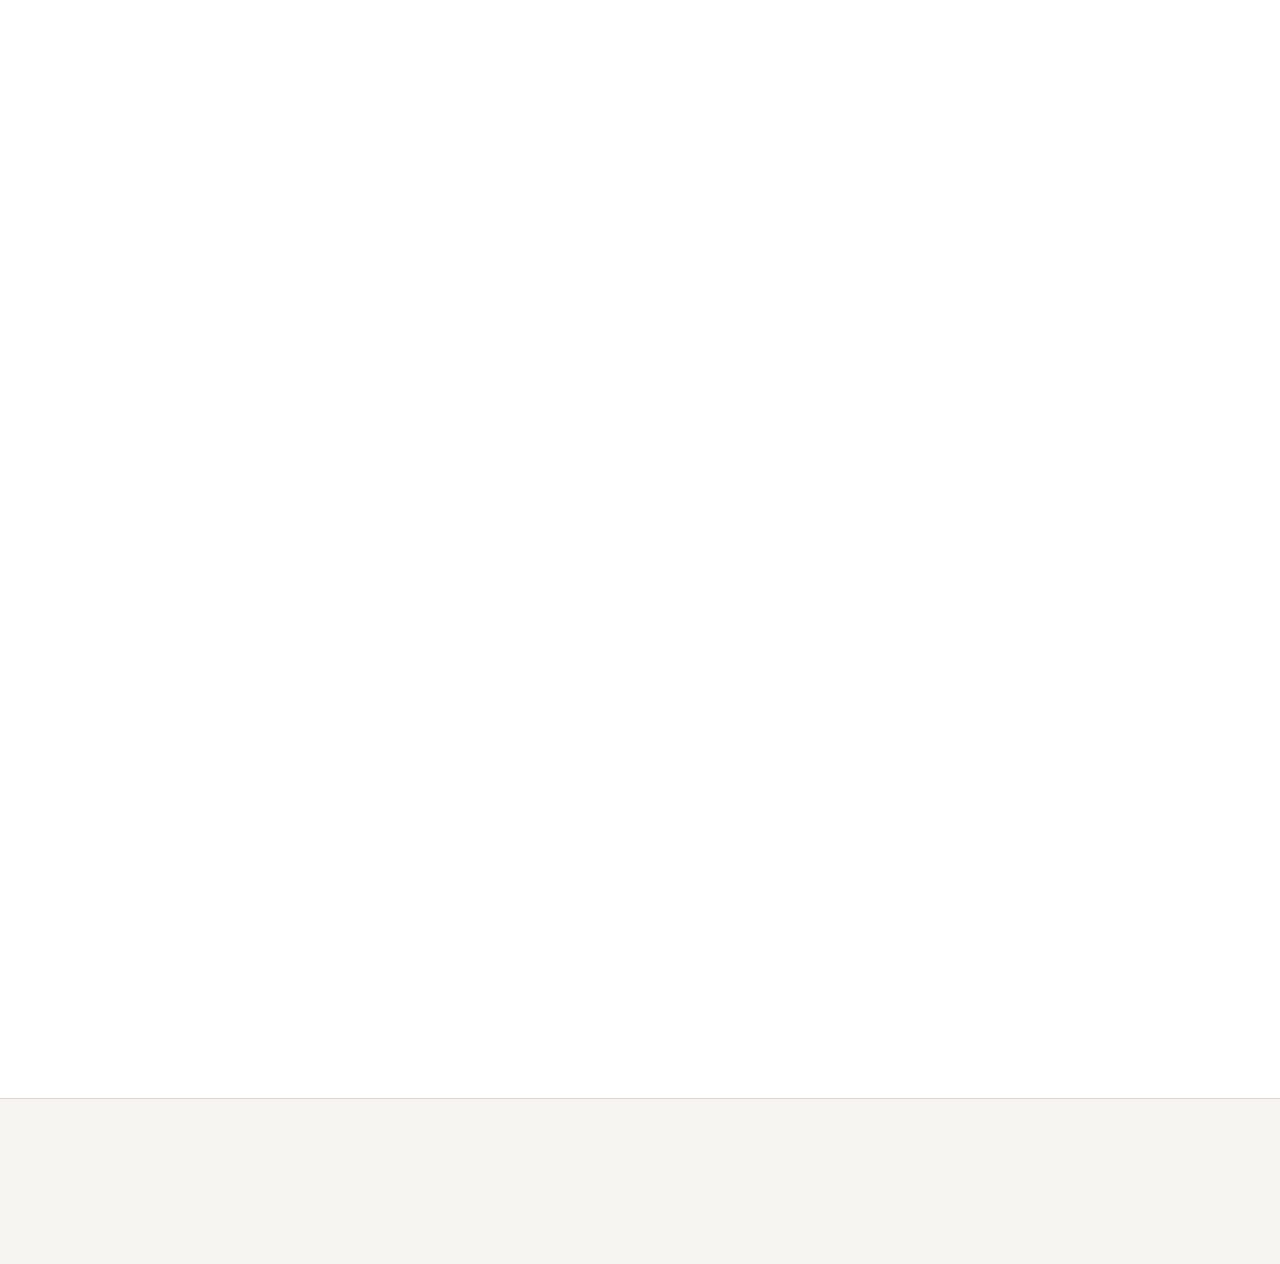
==== commit a1c71f3f: "Publish firm confirmations: Maps Share URL, Director/Owner title, Google 5.0 rating, both 177 and 81" ====
--- a/index.html
+++ b/index.html
@@ -50,7 +50,7 @@
     },
     "address": {
       "@type": "PostalAddress",
-      "streetAddress": "177, Pucca Bagh",
+      "streetAddress": "177, Pucca Bagh; 81, Pucca Bagh",
       "addressLocality": "Hapur",
       "addressRegion": "Uttar Pradesh",
       "postalCode": "245101",
@@ -61,7 +61,7 @@
       "latitude": "28.7305",
       "longitude": "77.7838"
     },
-    "hasMap": "https://www.google.com/maps/search/?api=1&query_place_id=ChIJTzpX9K6FDDkRachYv44z-aE",
+    "hasMap": "https://maps.google.com/maps/search/81%2C%20PUCCA%20BAGH%2C%20HAPUR%20245101/@28.7305,77.7838,17z?hl=en",
     "image": "https://atingupta2006.github.io/v-manglik-website/assets/images/office-interior.jpg",
     "location": [
       {
@@ -69,7 +69,7 @@
         "name": "Head Office — Hapur",
         "address": {
           "@type": "PostalAddress",
-          "streetAddress": "177, Pucca Bagh",
+          "streetAddress": "177, Pucca Bagh; 81, Pucca Bagh",
           "addressLocality": "Hapur",
           "addressRegion": "Uttar Pradesh",
           "postalCode": "245101",
@@ -109,6 +109,7 @@
       "closes": "18:00"
     },
     "sameAs": [
+      "https://maps.google.com/maps/search/81%2C%20PUCCA%20BAGH%2C%20HAPUR%20245101/@28.7305,77.7838,17z?hl=en",
       "https://www.justdial.com/Hapur/V-Manglik-Co-Pucca-Bagh/9999PX122-X122-140505222559-X5E2_BZDET",
       "https://www.linkedin.com/company/v-manglik-co"
     ],
@@ -127,7 +128,7 @@
       {
         "@type": "Person",
         "name": "CA Prashant Manglik",
-        "jobTitle": "Chartered Accountant",
+        "jobTitle": "Director / Owner",
         "knowsAbout": ["Audit", "Business Advisory"]
       }
     ]
@@ -152,7 +153,7 @@
         "name": "Where are your offices located?",
         "acceptedAnswer": {
           "@type": "Answer",
-          "text": "Head office at 177, Pucca Bagh, Hapur, Uttar Pradesh 245101. Also an office at H-6, Sector-11, Noida, Uttar Pradesh 201301."
+          "text": "Head office at 177, Pucca Bagh and 81, Pucca Bagh, Hapur, Uttar Pradesh 245101. Also an office at H-6, Sector-11, Noida, Uttar Pradesh 201301."
         }
       },
       {
@@ -268,7 +269,7 @@
         </p>
 
         <p class="about-lead about-lead-secondary">
-          Our work is designed to simplify compliance, support informed decision-making, and help strengthen financial performance — from our head office in Hapur and our Noida office. Public professional records also document the firm’s presence in Hapur since at least 2004, supporting a long-standing local practice.
+          Our work is designed to simplify compliance, support informed decision-making, and help strengthen financial performance — from our Hapur head office (177 &amp; 81, Pucca Bagh) and our Noida office. Public professional records also document the firm’s presence in Hapur since at least 2004, supporting a long-standing local practice.
         </p>
 
         <div class="philosophy-grid">
@@ -366,7 +367,7 @@
           </article>
           <article class="professional-card professional-card-lead">
             <h3>CA Prashant Manglik</h3>
-            <p class="professional-role">Audit <span aria-hidden="true">|</span> Business Advisory</p>
+            <p class="professional-role">Director / Owner <span aria-hidden="true">·</span> Audit <span aria-hidden="true">|</span> Business Advisory</p>
             <p>Primary contact for enquiries relating to audit, business advisory and related professional matters. Practices with a Noida professional base. Public records also show appearance in income-tax appellate proceedings before the ITAT (Delhi Bench, 2019).</p>
             <p class="professional-link"><a href="https://in.linkedin.com/in/ca-prashant-manglik" target="_blank" rel="noopener noreferrer">LinkedIn profile</a></p>
           </article>
@@ -742,24 +743,36 @@
           <p class="section-intro">A third-party local directory listing for the Hapur practice reflects a strong public rating. Directory listings are secondary references and are not official firm publications.</p>
         </div>
 
-        <div class="trust-rating" aria-label="Justdial listing rating">
-          <p class="trust-score">5.0</p>
-          <div class="trust-rating-copy">
-            <p class="trust-rating-label">Justdial listing rating</p>
-            <p class="trust-rating-meta">Based on 21 reviews · Chartered Accountant · Hapur</p>
-            <p class="trust-rating-action">
-              <a href="https://www.justdial.com/Hapur/V-Manglik-Co-Pucca-Bagh/9999PX122-X122-140505222559-X5E2_BZDET" target="_blank" rel="noopener noreferrer">View listing on Justdial</a>
-            </p>
+                <div class="trust-ratings-grid">
+          <div class="trust-rating" aria-label="Google Business Profile rating">
+            <p class="trust-score">5.0</p>
+            <div class="trust-rating-copy">
+              <p class="trust-rating-label">Google</p>
+              <p class="trust-rating-meta">5.0 ★★★★★ on Google · Based on 21 reviews</p>
+              <p class="trust-rating-action">
+                <a href="https://maps.google.com/maps/search/81%2C%20PUCCA%20BAGH%2C%20HAPUR%20245101/@28.7305,77.7838,17z?hl=en" target="_blank" rel="noopener noreferrer">View on Google Maps</a>
+              </p>
+            </div>
           </div>
+          <div class="trust-rating trust-rating-secondary" aria-label="Justdial listing rating">
+            <p class="trust-score trust-score-sm">5.0</p>
+            <div class="trust-rating-copy">
+              <p class="trust-rating-label">Justdial</p>
+              <p class="trust-rating-meta">Based on 21 reviews · Chartered Accountant · Hapur</p>
+              <p class="trust-rating-action">
+                <a href="https://www.justdial.com/Hapur/V-Manglik-Co-Pucca-Bagh/9999PX122-X122-140505222559-X5E2_BZDET" target="_blank" rel="noopener noreferrer">View listing on Justdial</a>
+              </p>
+            </div>
+          </div>
         </div>
         <p class="trust-maps">
-          The firm is also listed on <strong>Google Maps</strong> as V Manglik &amp; Co. (Chartered Accountants) at 177, Pucca Bagh, Hapur
-          (<a href="https://www.google.com/maps/search/?api=1&amp;query_place_id=ChIJTzpX9K6FDDkRachYv44z-aE" target="_blank" rel="noopener noreferrer">Open in Google Maps</a>
+          Google Business Profile: <strong>V Manglik &amp; Co. (Chartered Accountants)</strong> —
+          177, Pucca Bagh / 81, Pucca Bagh, Hapur
+          (<a href="https://maps.google.com/maps/search/81%2C%20PUCCA%20BAGH%2C%20HAPUR%20245101/@28.7305,77.7838,17z?hl=en" target="_blank" rel="noopener noreferrer">Open Share link</a>
           <span aria-hidden="true">·</span>
           <a href="https://www.google.com/maps/dir/?api=1&amp;destination=V+Manglik+%26+Co.+%28Chartered+Accountants%29%2C+177%2C+Pucca+Bagh%2C+Mani+Pakka+Bagh%2C+Hapur%2C+Uttar+Pradesh+245101%2C+India" target="_blank" rel="noopener noreferrer">Get directions</a>).
-          Google review scores are not republished here pending firm confirmation of the official Share link.
         </p>
-        <p class="trust-note">Source: Justdial business listing for V Manglik &amp; Co., 177 Pucca Bagh, Hapur. Ratings may change over time. For official enquiries, use the contact details published on this website.</p>
+        <p class="trust-note">Sources: Google Business Profile and Justdial listing for V Manglik &amp; Co., Hapur. Ratings may change over time. For official enquiries, use the contact details published on this website.</p>
       </div>
     </section>
 
@@ -833,14 +846,15 @@
       - Professionals: CA Vishal Manglik, CA Prashant Manglik
       - Phone: 01222312151
       - Email: pm@manglikca.in
-      - Head Office: 177, Pucca Bagh, Hapur, Uttar Pradesh – 245101, India
+      - Head Office: 177, Pucca Bagh and 81, Pucca Bagh, Hapur, Uttar Pradesh – 245101, India
       - Noida Office: H-6, Sector-11, Noida – 201301
       - Hours: Monday–Saturday, 10:00 AM – 6:00 PM (Google Maps summary; expanded UI also showed Sun / later close — confirm)
       - WhatsApp: +91 80066 21510
-      - Google place_id: ChIJTzpX9K6FDDkRachYv44z-aE (Share URL pending firm)
-      - Rating: 5.0 (21 reviews) Justdial listing (secondary reference)
+      - Google Maps Share: https://maps.google.com/maps/search/81%2C%20PUCCA%20BAGH%2C%20HAPUR%20245101/@28.7305,77.7838,17z?hl=en
+      - Google place_id: ChIJTzpX9K6FDDkRachYv44z-aE
+      - Rating: 5.0 ★★★★★ on Google (21 reviews); Justdial secondary
       Domain: GitHub Pages only — no custom-domain forward to manglikca.in
-      Partner/leadership titles — not published until designation confirmed
+      CA Prashant Manglik — Director / Owner (firm-confirmed)
     -->
     <section class="contact" id="contact" aria-labelledby="contact-heading">
       <div class="container">
@@ -857,11 +871,12 @@
             <p class="contact-office-role">Chartered Accountants</p>
             <address class="contact-address">
               177, Pucca Bagh<br>
+              81, Pucca Bagh<br>
               Hapur, Uttar Pradesh – 245101<br>
               India
             </address>
             <p class="office-map-link">
-              <a href="https://www.google.com/maps/search/?api=1&amp;query_place_id=ChIJTzpX9K6FDDkRachYv44z-aE" target="_blank" rel="noopener noreferrer">View on Map</a>
+              <a href="https://maps.google.com/maps/search/81%2C%20PUCCA%20BAGH%2C%20HAPUR%20245101/@28.7305,77.7838,17z?hl=en" target="_blank" rel="noopener noreferrer">View on Map</a>
               <span class="office-map-sep" aria-hidden="true">·</span>
               <a href="https://www.google.com/maps/dir/?api=1&amp;destination=V+Manglik+%26+Co.+%28Chartered+Accountants%29%2C+177%2C+Pucca+Bagh%2C+Mani+Pakka+Bagh%2C+Hapur%2C+Uttar+Pradesh+245101%2C+India" target="_blank" rel="noopener noreferrer">Get Directions</a>
             </p>
@@ -891,7 +906,7 @@
                 <h3>Professionals</h3>
                 <p>CA Vishal Manglik</p>
                 <p data-config-text="contactPerson">CA Prashant Manglik</p>
-                <p class="contact-person-areas">Audit <span aria-hidden="true">|</span> Business Advisory</p>
+                <p class="contact-person-areas">Director / Owner <span aria-hidden="true">·</span> Audit <span aria-hidden="true">|</span> Business Advisory</p>
               </div>
               <div class="contact-item">
                 <h3>Phone</h3>
@@ -940,7 +955,7 @@
           </details>
           <details class="faq-item">
             <summary>Where are your offices located?</summary>
-            <p>Our head office is at 177, Pucca Bagh, Hapur, Uttar Pradesh – 245101. We also have an office at H-6, Sector-11, Noida, Uttar Pradesh – 201301.</p>
+            <p>Our head office is at 177, Pucca Bagh and 81, Pucca Bagh, Hapur, Uttar Pradesh – 245101. We also have an office at H-6, Sector-11, Noida, Uttar Pradesh – 201301.</p>
           </details>
           <details class="faq-item">
             <summary>What are your office hours?</summary>
@@ -1001,6 +1016,7 @@
         <p class="footer-office-label">Head Office — Hapur</p>
         <p>
           177, Pucca Bagh<br>
+          81, Pucca Bagh<br>
           Hapur, Uttar Pradesh – 245101
         </p>
         <p class="footer-office-label footer-office-label-spaced">Noida Office</p>
@@ -1013,7 +1029,7 @@
         <p class="footer-meta"><a href="tel:+911222312151" data-config="phone-link" data-config-text="phone">01222312151</a></p>
         <p class="footer-meta"><a href="mailto:pm@manglikca.in" data-config="email-link" data-config-text="email">pm@manglikca.in</a></p>
         <p class="footer-meta">Mon–Sat · 10:00 AM – 6:00 PM</p>
-        <p class="footer-meta"><a href="https://www.google.com/maps/search/?api=1&amp;query_place_id=ChIJTzpX9K6FDDkRachYv44z-aE" target="_blank" rel="noopener noreferrer">Google Maps — Hapur</a></p>
+        <p class="footer-meta"><a href="https://maps.google.com/maps/search/81%2C%20PUCCA%20BAGH%2C%20HAPUR%20245101/@28.7305,77.7838,17z?hl=en" target="_blank" rel="noopener noreferrer">Google Maps — Hapur</a></p>
       </div>
     </div>
     <div class="footer-bottom">
--- a/styles.css
+++ b/styles.css
@@ -1100,13 +1100,28 @@
   border-bottom: 1px solid var(--color-border);
 }
 
-.trust-rating {
-  display: flex;
-  align-items: baseline;
-  gap: var(--space-md);
+.trust-ratings-grid {
+  display: grid;
+  grid-template-columns: repeat(2, minmax(0, 1fr));
+  gap: var(--space-lg);
   margin-bottom: var(--space-xl);
   padding-bottom: var(--space-lg);
   border-bottom: 1px solid var(--color-border-strong);
+}
+
+@media (max-width: 700px) {
+  .trust-ratings-grid {
+    grid-template-columns: 1fr;
+  }
+}
+
+.trust-rating {
+  display: flex;
+  align-items: baseline;
+  gap: var(--space-md);
+  margin-bottom: 0;
+  padding-bottom: 0;
+  border-bottom: 0;
 }
 
 .trust-score {
@@ -1116,6 +1131,10 @@
   line-height: 1;
   letter-spacing: 0.02em;
   color: var(--color-text);
+}
+
+.trust-score-sm {
+  font-size: clamp(2.25rem, 4vw, 3rem);
 }
 
 .trust-rating-label {
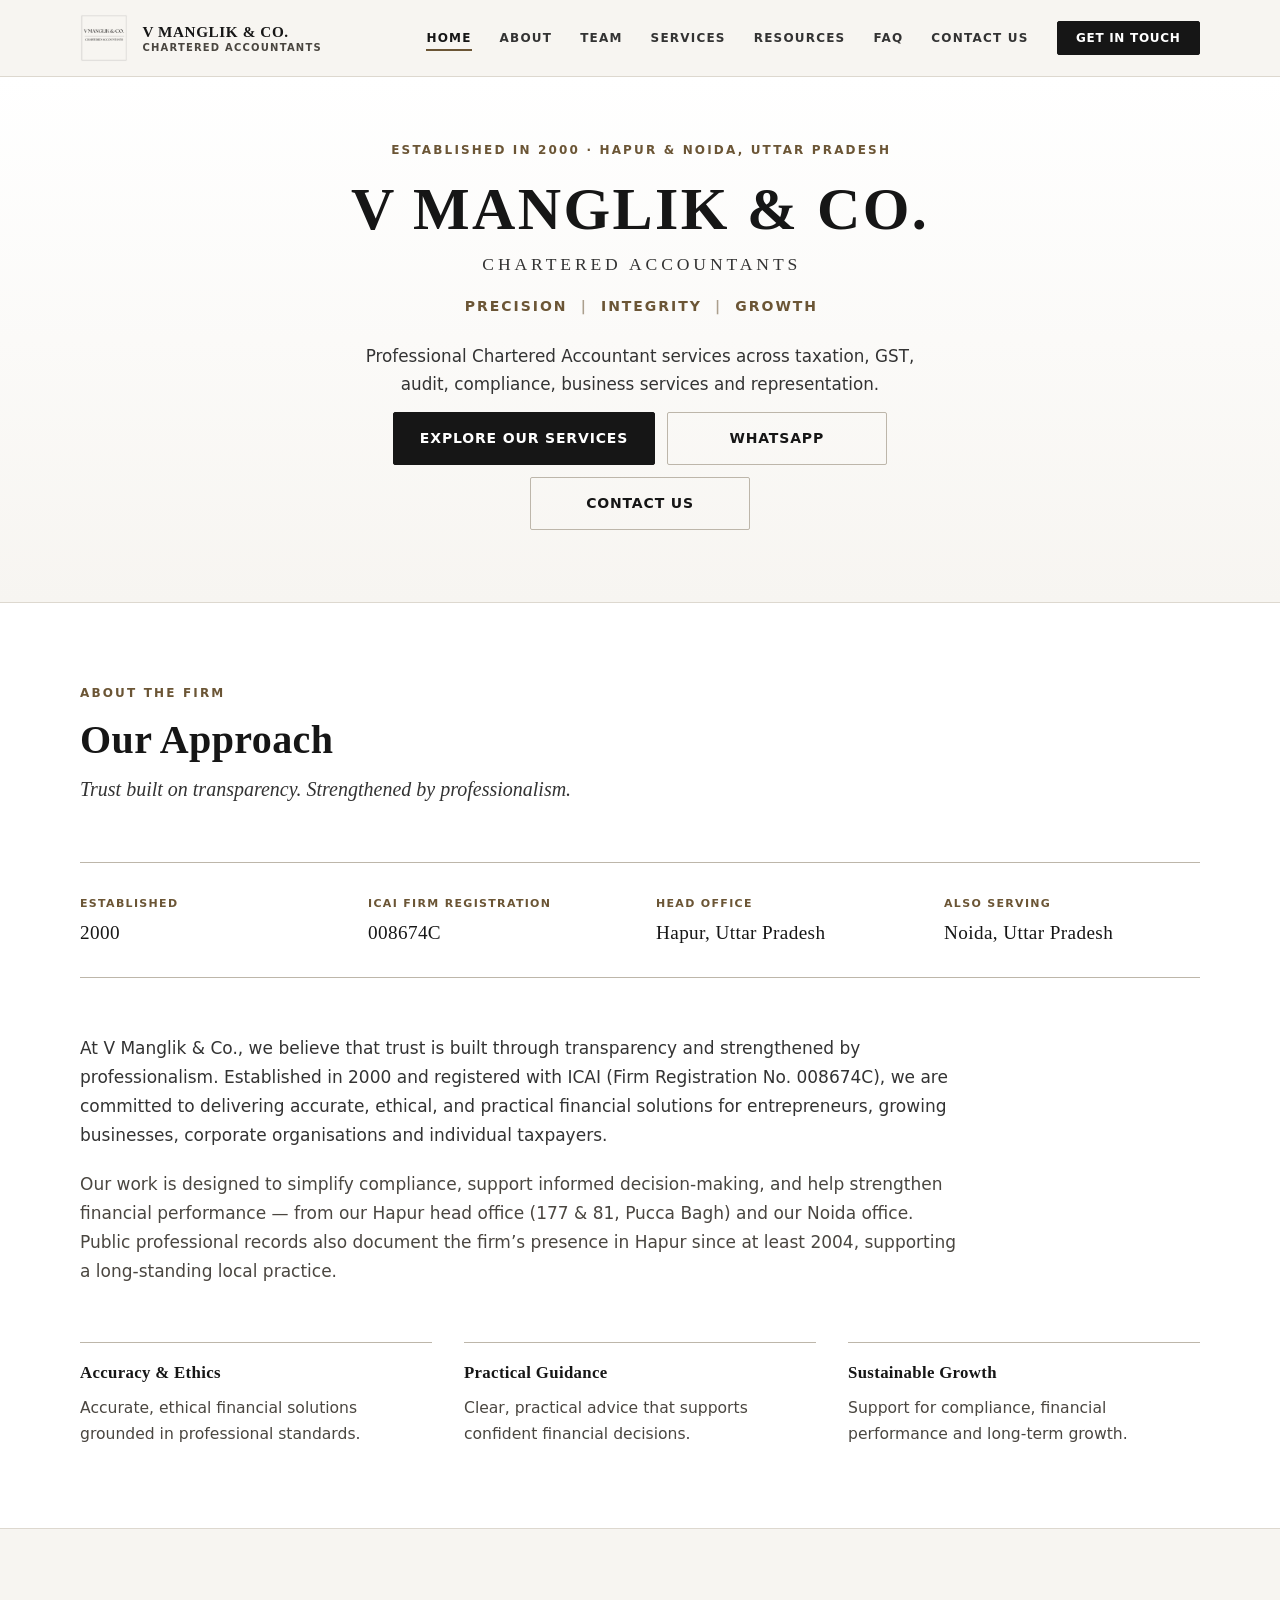
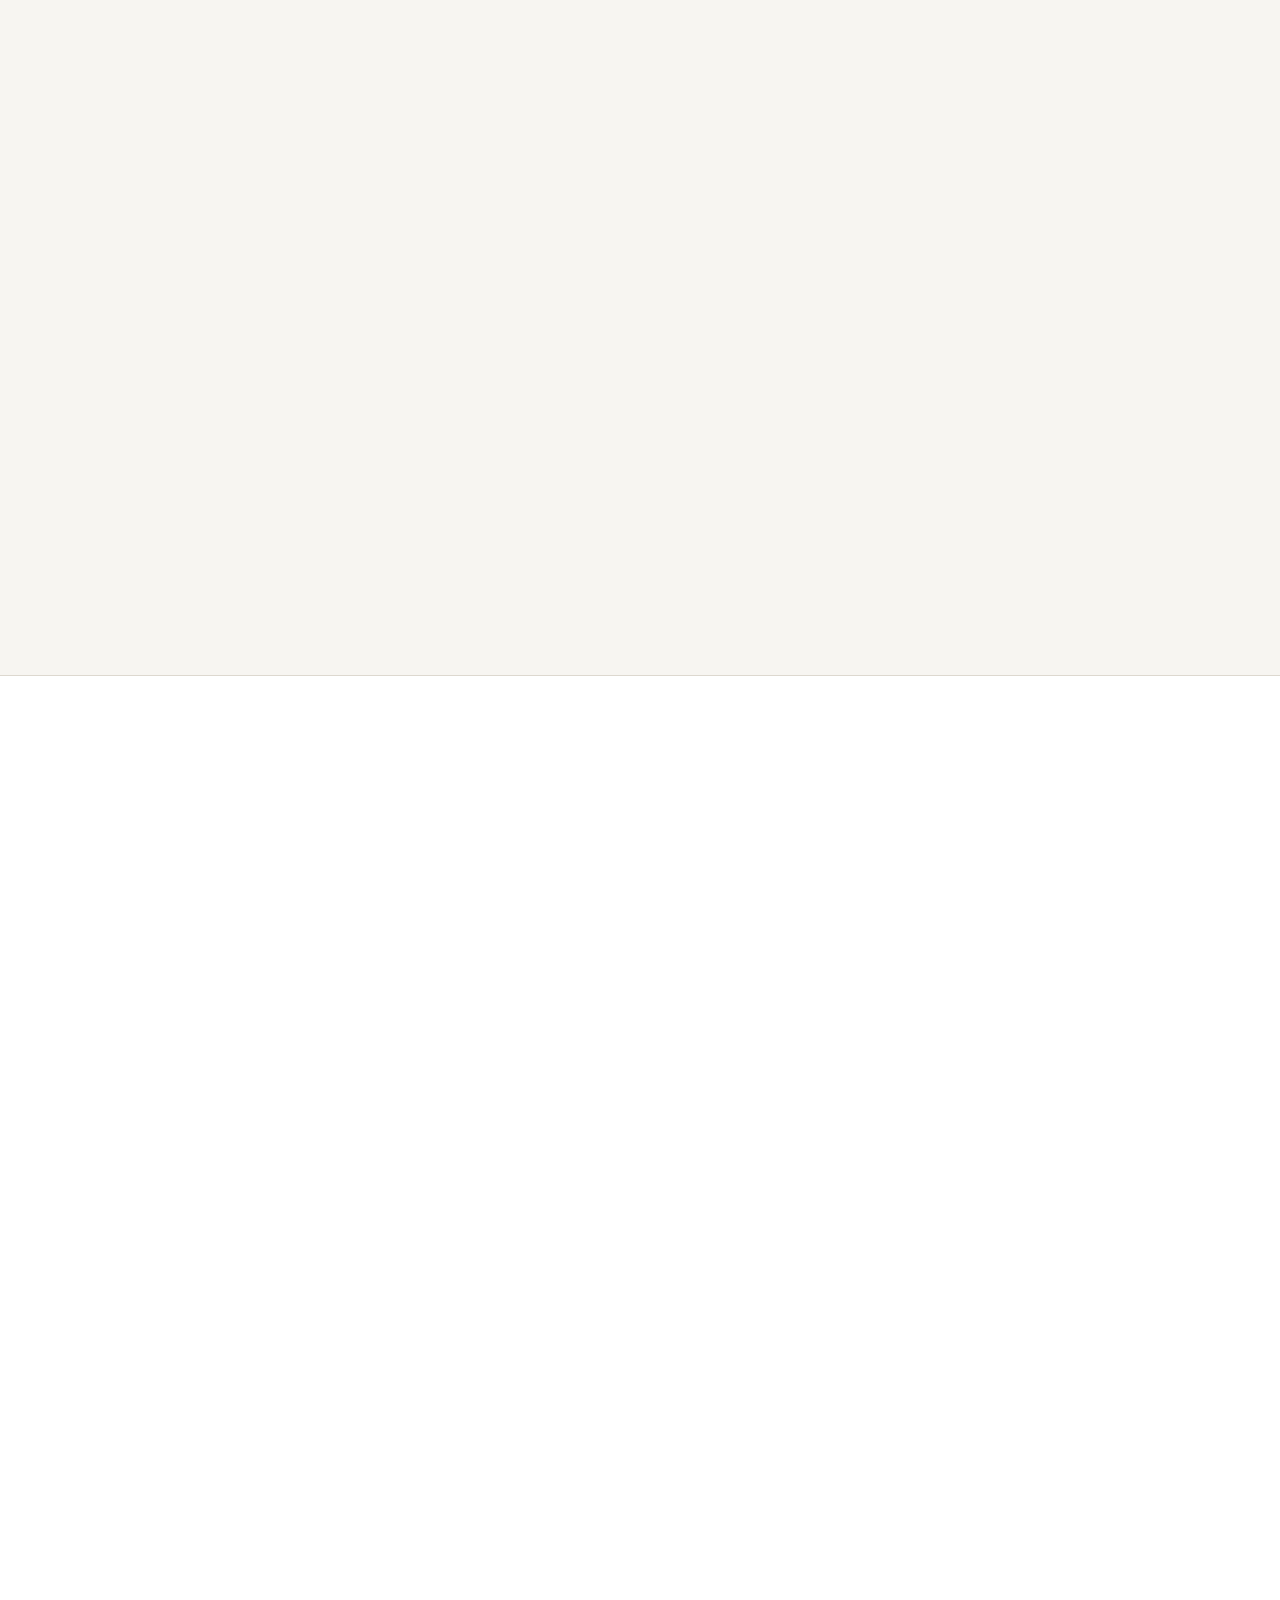
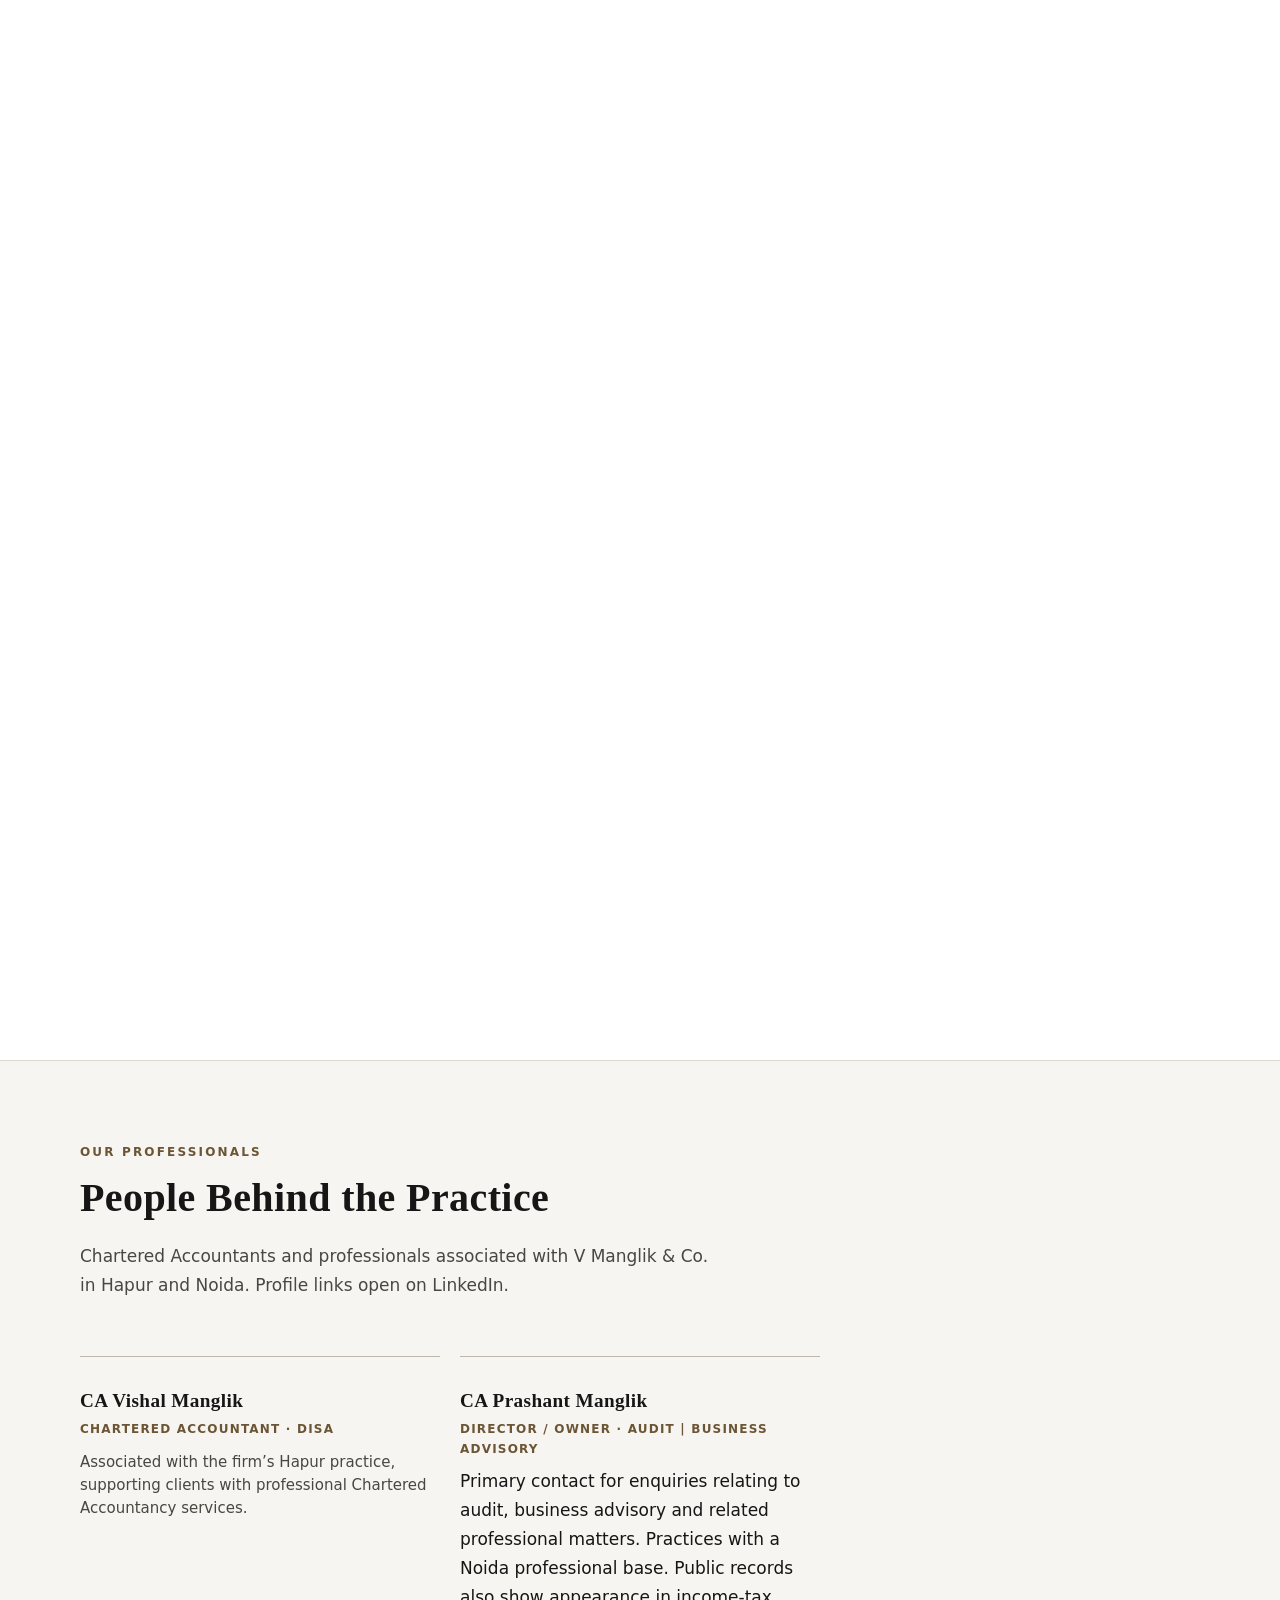
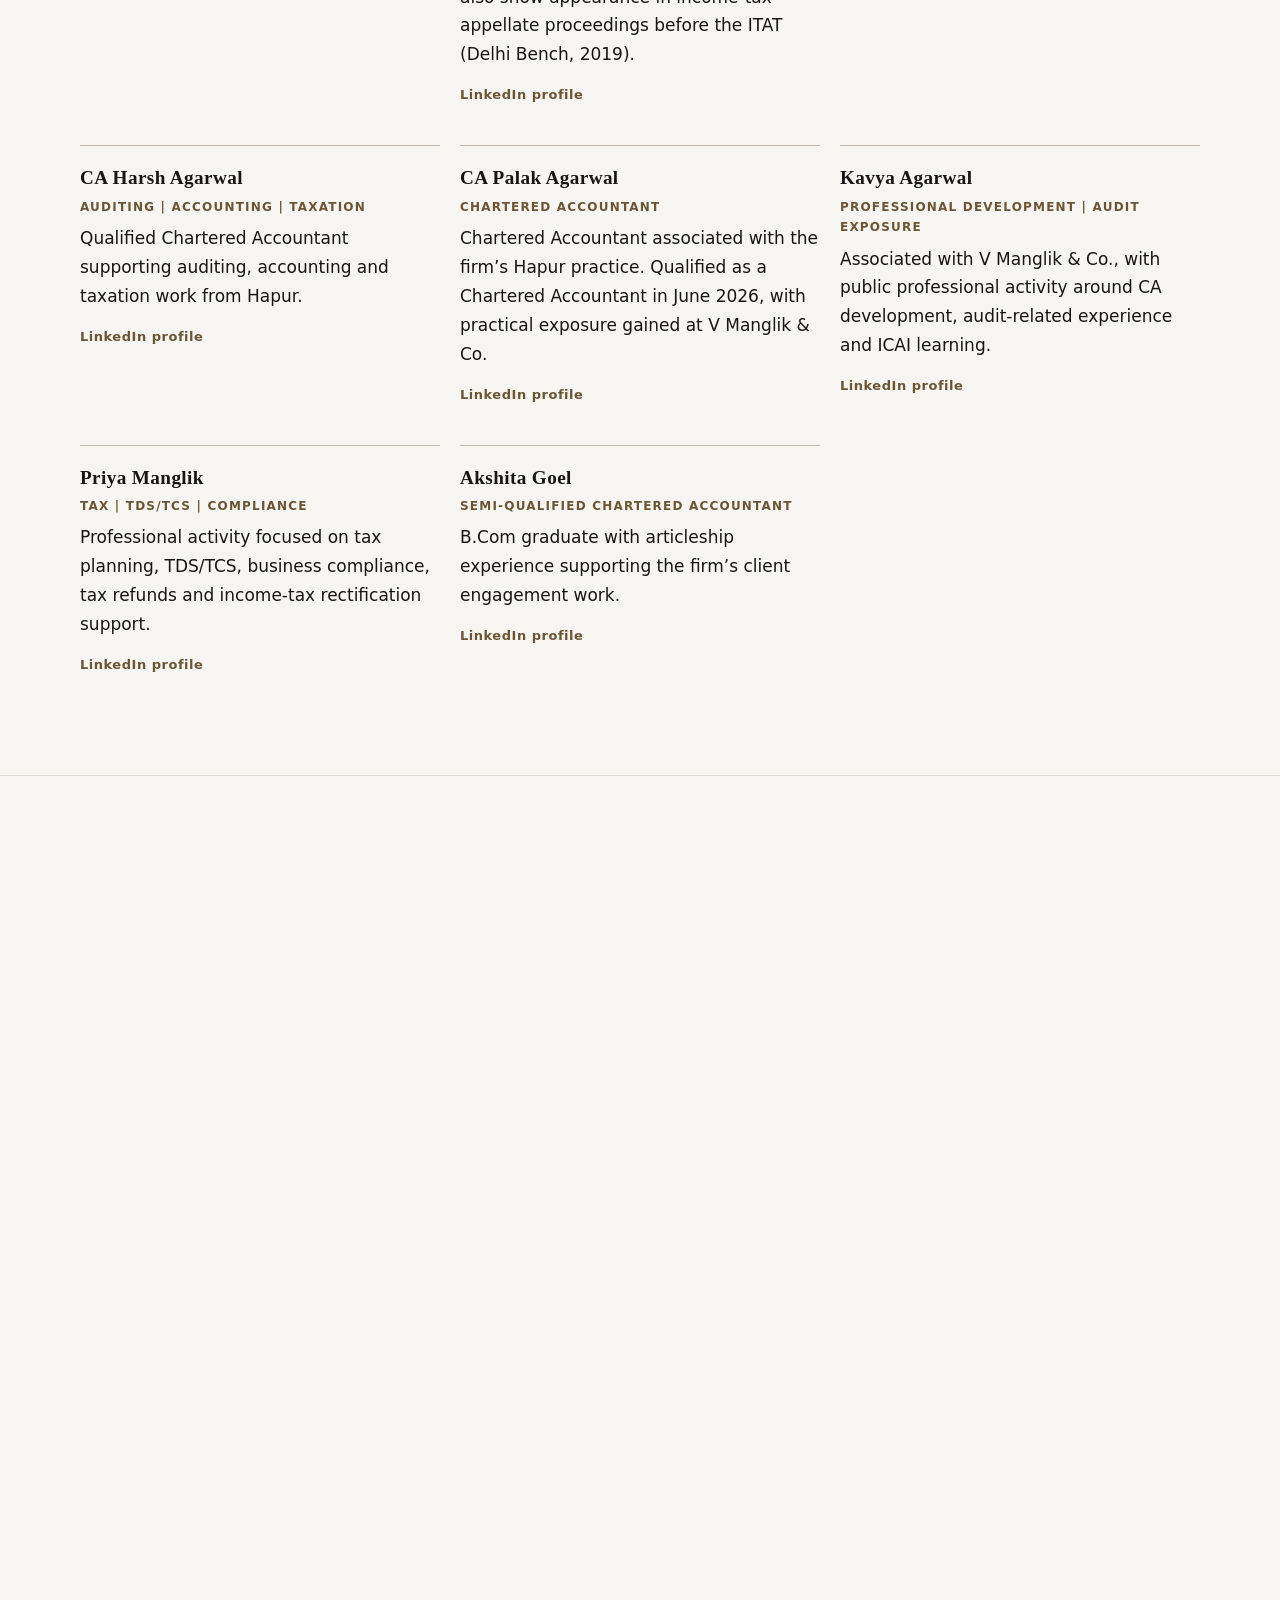
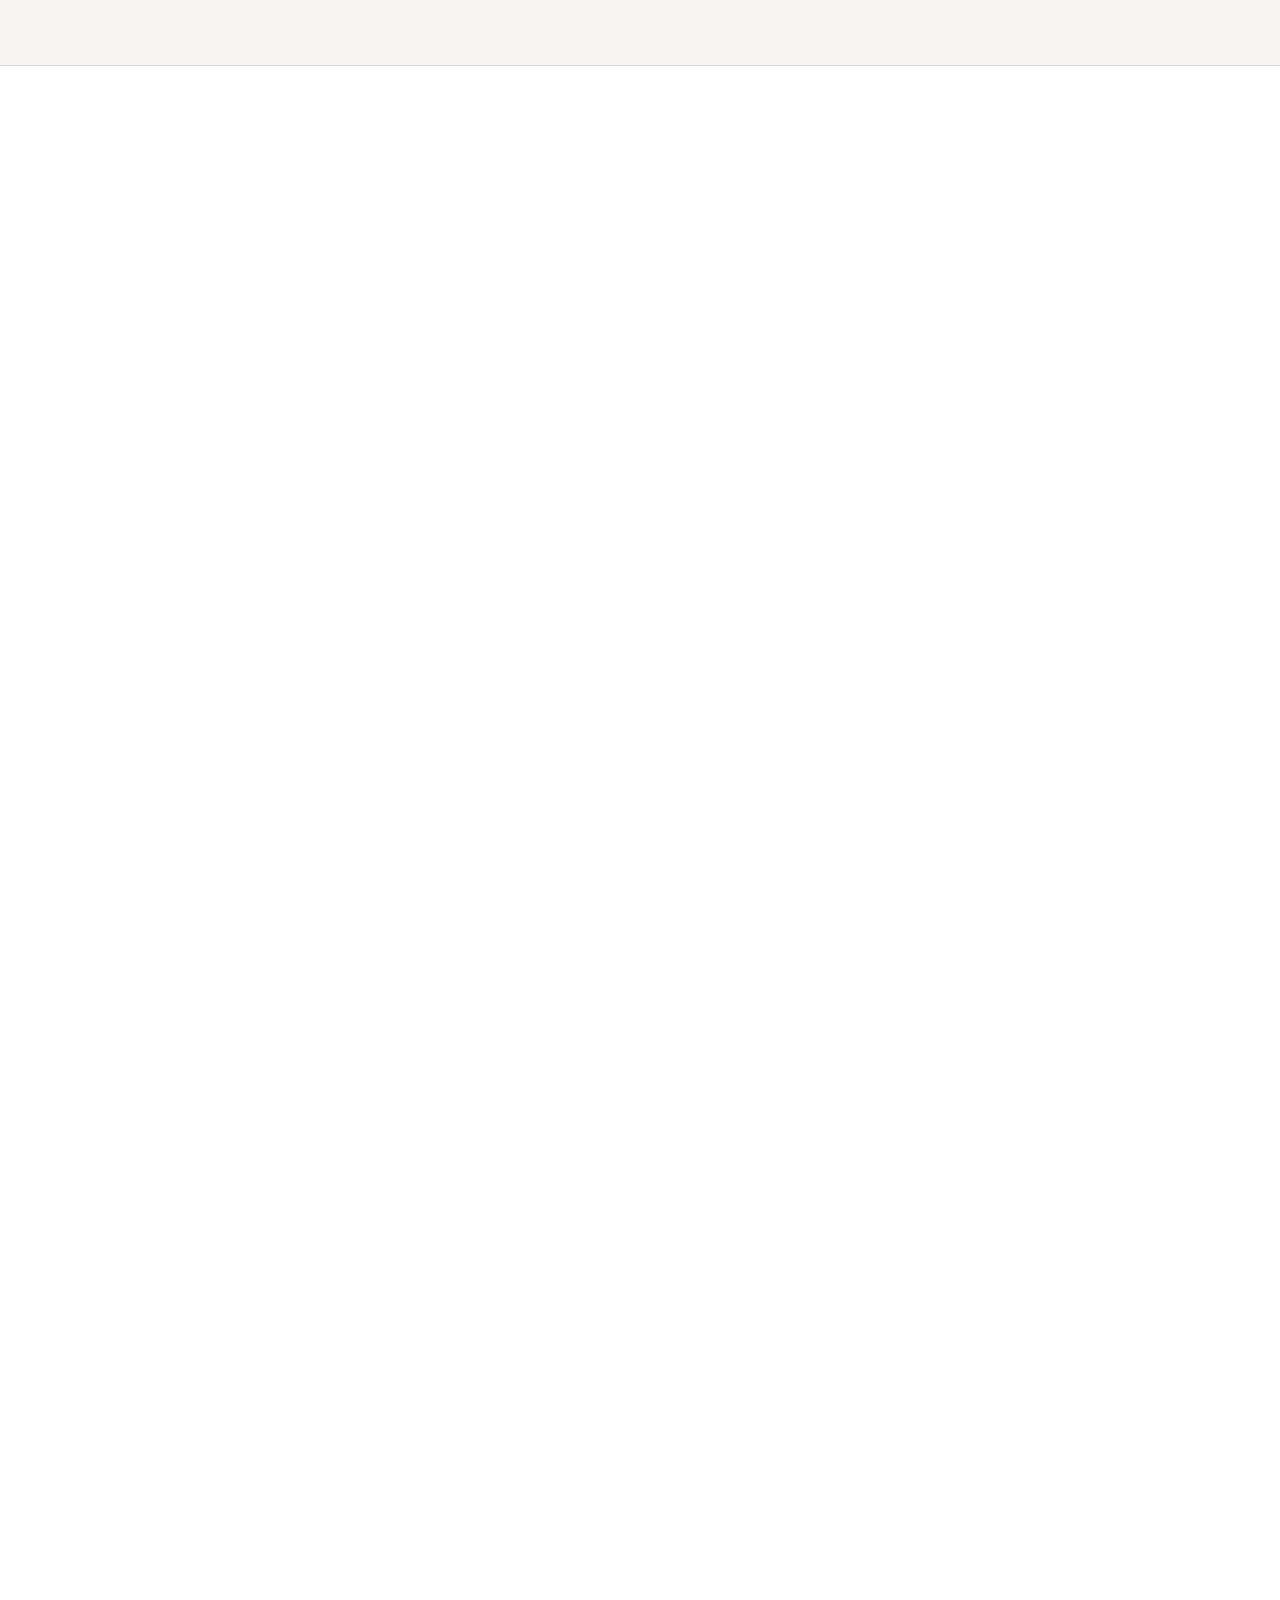
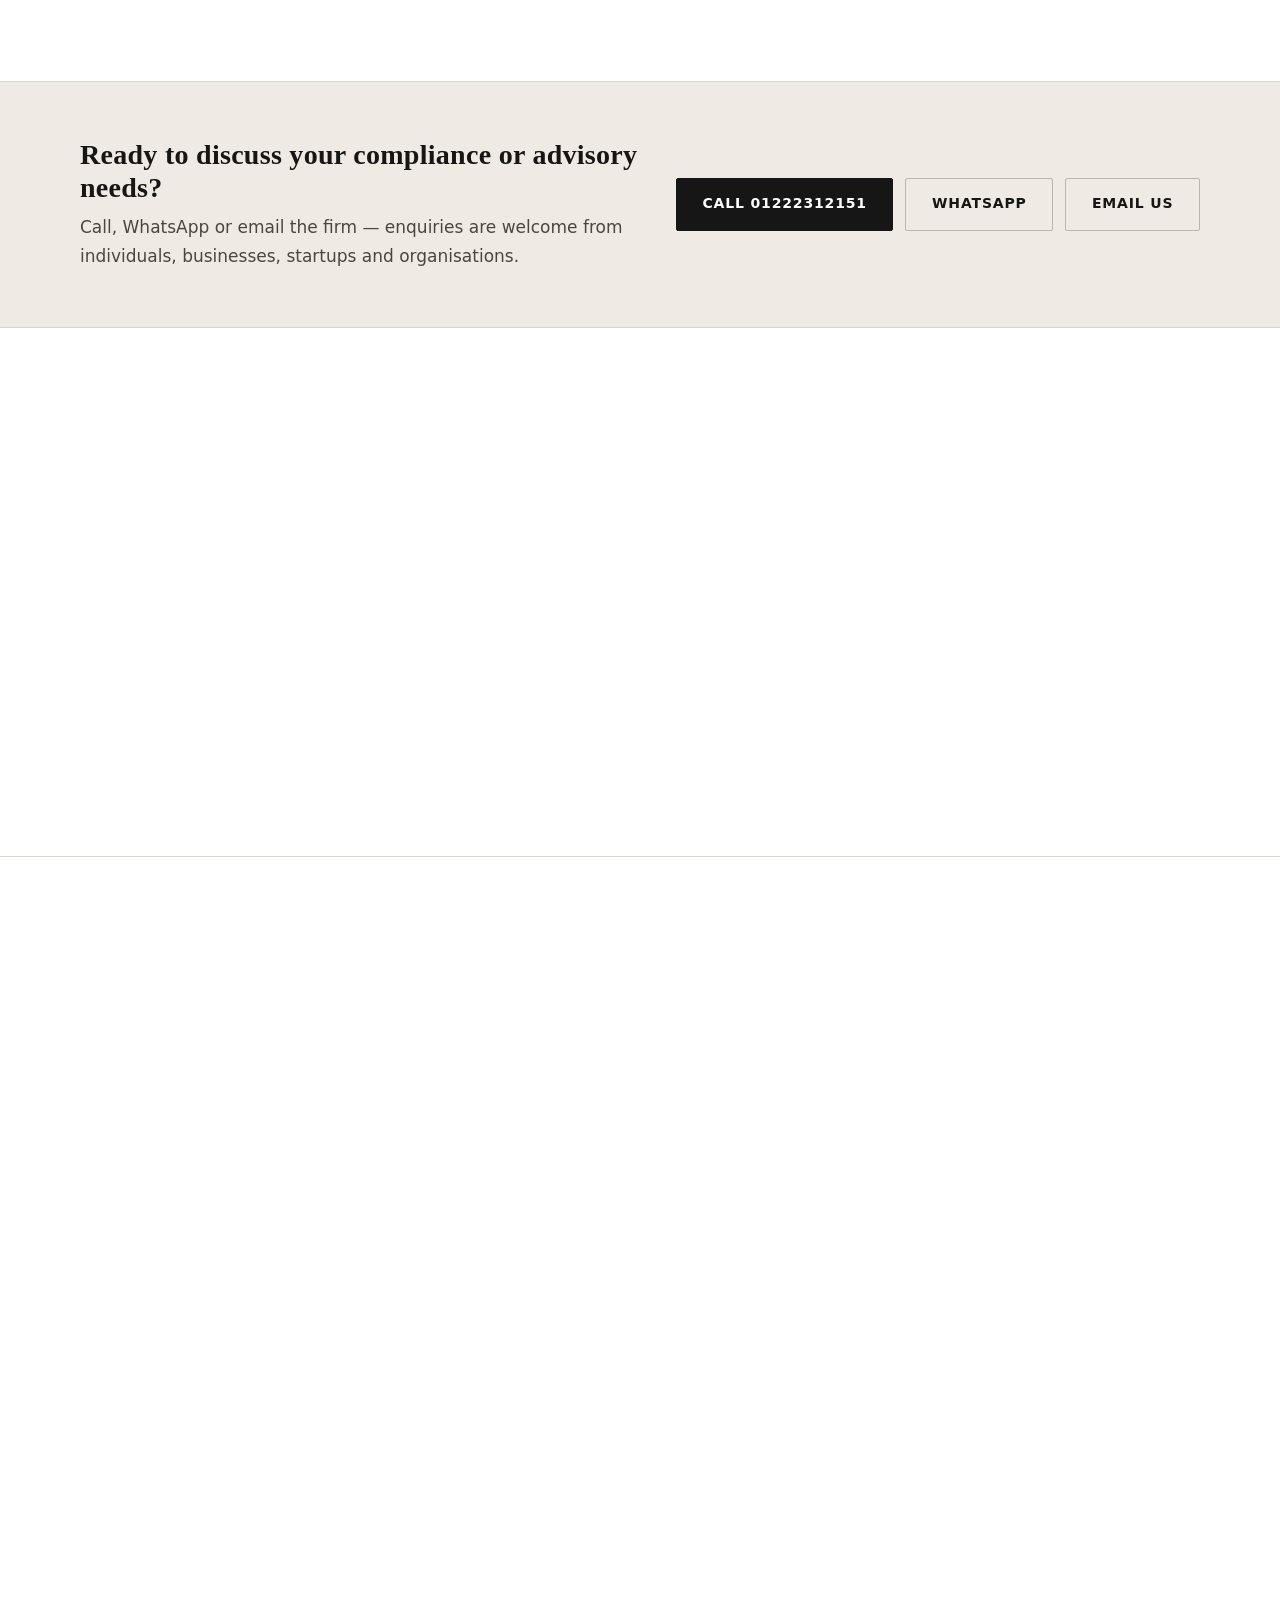
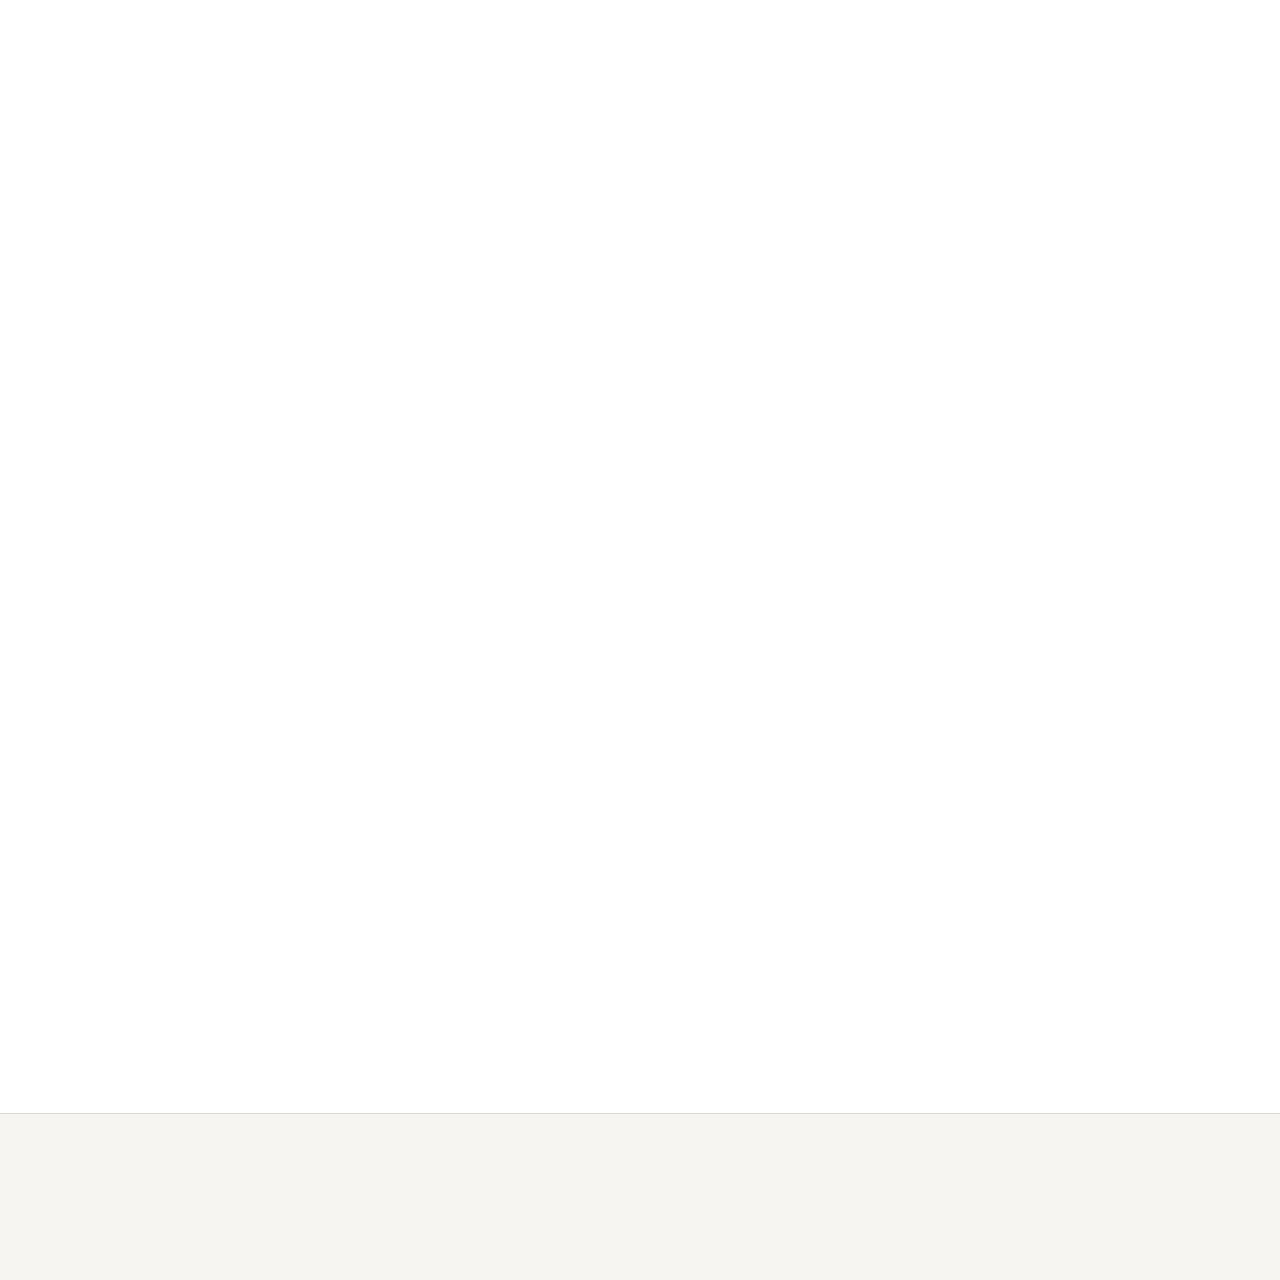
==== commit 2b0a5fc6: "Fix manglikca.in redirect: use map coordinates only; show Google rating as text without GBP profile " ====
--- a/index.html
+++ b/index.html
@@ -61,7 +61,7 @@
       "latitude": "28.7305",
       "longitude": "77.7838"
     },
-    "hasMap": "https://maps.google.com/maps/search/81%2C%20PUCCA%20BAGH%2C%20HAPUR%20245101/@28.7305,77.7838,17z?hl=en",
+    "hasMap": "https://www.google.com/maps?q=28.7305,77.7838",
     "image": "https://atingupta2006.github.io/v-manglik-website/assets/images/office-interior.jpg",
     "location": [
       {
@@ -109,7 +109,7 @@
       "closes": "18:00"
     },
     "sameAs": [
-      "https://maps.google.com/maps/search/81%2C%20PUCCA%20BAGH%2C%20HAPUR%20245101/@28.7305,77.7838,17z?hl=en",
+      "https://www.google.com/maps?q=28.7305,77.7838",
       "https://www.justdial.com/Hapur/V-Manglik-Co-Pucca-Bagh/9999PX122-X122-140505222559-X5E2_BZDET",
       "https://www.linkedin.com/company/v-manglik-co"
     ],
@@ -749,9 +749,7 @@
             <div class="trust-rating-copy">
               <p class="trust-rating-label">Google</p>
               <p class="trust-rating-meta">5.0 ★★★★★ on Google · Based on 21 reviews</p>
-              <p class="trust-rating-action">
-                <a href="https://maps.google.com/maps/search/81%2C%20PUCCA%20BAGH%2C%20HAPUR%20245101/@28.7305,77.7838,17z?hl=en" target="_blank" rel="noopener noreferrer">View on Google Maps</a>
-              </p>
+              <p class="trust-rating-action trust-rating-action-static">Shown for reference — Google listing website is not linked from this site.</p>
             </div>
           </div>
           <div class="trust-rating trust-rating-secondary" aria-label="Justdial listing rating">
@@ -766,11 +764,11 @@
           </div>
         </div>
         <p class="trust-maps">
-          Google Business Profile: <strong>V Manglik &amp; Co. (Chartered Accountants)</strong> —
-          177, Pucca Bagh / 81, Pucca Bagh, Hapur
-          (<a href="https://maps.google.com/maps/search/81%2C%20PUCCA%20BAGH%2C%20HAPUR%20245101/@28.7305,77.7838,17z?hl=en" target="_blank" rel="noopener noreferrer">Open Share link</a>
+          Hapur office location (177 &amp; 81, Pucca Bagh):
+          <a href="https://www.google.com/maps?q=28.7305,77.7838" target="_blank" rel="noopener noreferrer">Open map pin</a>
           <span aria-hidden="true">·</span>
-          <a href="https://www.google.com/maps/dir/?api=1&amp;destination=V+Manglik+%26+Co.+%28Chartered+Accountants%29%2C+177%2C+Pucca+Bagh%2C+Mani+Pakka+Bagh%2C+Hapur%2C+Uttar+Pradesh+245101%2C+India" target="_blank" rel="noopener noreferrer">Get directions</a>).
+          <a href="https://www.google.com/maps/dir/?api=1&amp;destination=28.7305,77.7838" target="_blank" rel="noopener noreferrer">Get directions</a>.
+          Map links use map coordinates only (not the Google Business Profile website).
         </p>
         <p class="trust-note">Sources: Google Business Profile and Justdial listing for V Manglik &amp; Co., Hapur. Ratings may change over time. For official enquiries, use the contact details published on this website.</p>
       </div>
@@ -850,8 +848,9 @@
       - Noida Office: H-6, Sector-11, Noida – 201301
       - Hours: Monday–Saturday, 10:00 AM – 6:00 PM (Google Maps summary; expanded UI also showed Sun / later close — confirm)
       - WhatsApp: +91 80066 21510
-      - Google Maps Share: https://maps.google.com/maps/search/81%2C%20PUCCA%20BAGH%2C%20HAPUR%20245101/@28.7305,77.7838,17z?hl=en
-      - Google place_id: ChIJTzpX9K6FDDkRachYv44z-aE
+      - Map links: coordinate pin https://www.google.com/maps?q=28.7305,77.7838 (avoids GBP website → manglikca.in)
+      - Google rating shown as text only (no GBP outbound link)
+      - Google place_id (research only): ChIJTzpX9K6FDDkRachYv44z-aE
       - Rating: 5.0 ★★★★★ on Google (21 reviews); Justdial secondary
       Domain: GitHub Pages only — no custom-domain forward to manglikca.in
       CA Prashant Manglik — Director / Owner (firm-confirmed)
@@ -876,9 +875,9 @@
               India
             </address>
             <p class="office-map-link">
-              <a href="https://maps.google.com/maps/search/81%2C%20PUCCA%20BAGH%2C%20HAPUR%20245101/@28.7305,77.7838,17z?hl=en" target="_blank" rel="noopener noreferrer">View on Map</a>
+              <a href="https://www.google.com/maps?q=28.7305,77.7838" target="_blank" rel="noopener noreferrer">View on Map</a>
               <span class="office-map-sep" aria-hidden="true">·</span>
-              <a href="https://www.google.com/maps/dir/?api=1&amp;destination=V+Manglik+%26+Co.+%28Chartered+Accountants%29%2C+177%2C+Pucca+Bagh%2C+Mani+Pakka+Bagh%2C+Hapur%2C+Uttar+Pradesh+245101%2C+India" target="_blank" rel="noopener noreferrer">Get Directions</a>
+              <a href="https://www.google.com/maps/dir/?api=1&amp;destination=28.7305,77.7838" target="_blank" rel="noopener noreferrer">Get Directions</a>
             </p>
           </div>
           <div class="contact-office">
@@ -1029,7 +1028,7 @@
         <p class="footer-meta"><a href="tel:+911222312151" data-config="phone-link" data-config-text="phone">01222312151</a></p>
         <p class="footer-meta"><a href="mailto:pm@manglikca.in" data-config="email-link" data-config-text="email">pm@manglikca.in</a></p>
         <p class="footer-meta">Mon–Sat · 10:00 AM – 6:00 PM</p>
-        <p class="footer-meta"><a href="https://maps.google.com/maps/search/81%2C%20PUCCA%20BAGH%2C%20HAPUR%20245101/@28.7305,77.7838,17z?hl=en" target="_blank" rel="noopener noreferrer">Google Maps — Hapur</a></p>
+        <p class="footer-meta"><a href="https://www.google.com/maps?q=28.7305,77.7838" target="_blank" rel="noopener noreferrer">Google Maps — Hapur</a></p>
       </div>
     </div>
     <div class="footer-bottom">
--- a/styles.css
+++ b/styles.css
@@ -1186,6 +1186,12 @@
   font-size: 0.8125rem;
   color: var(--color-muted);
   max-width: 40rem;
+}
+
+.trust-rating-action-static {
+  margin-top: 0.65rem;
+  font-size: 0.8125rem;
+  color: var(--color-muted);
 }
 
 .trust-rating-action {
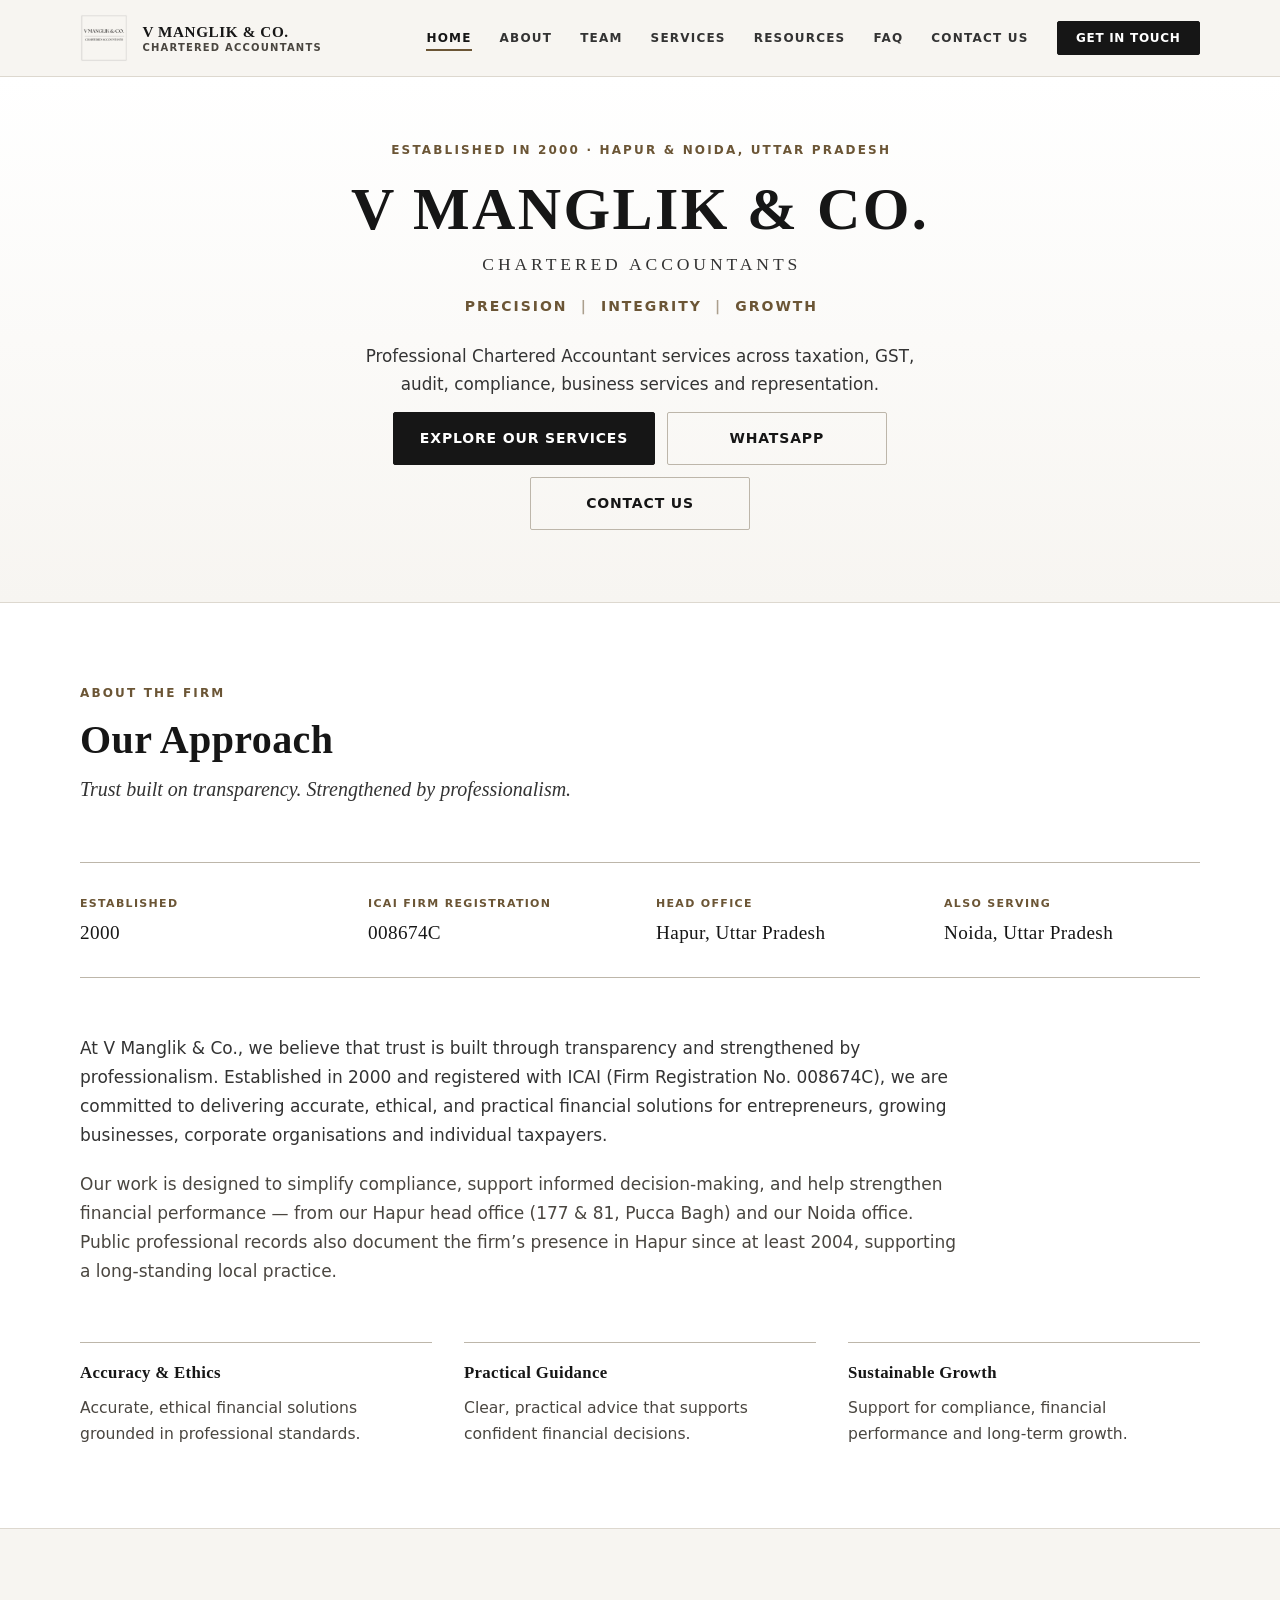
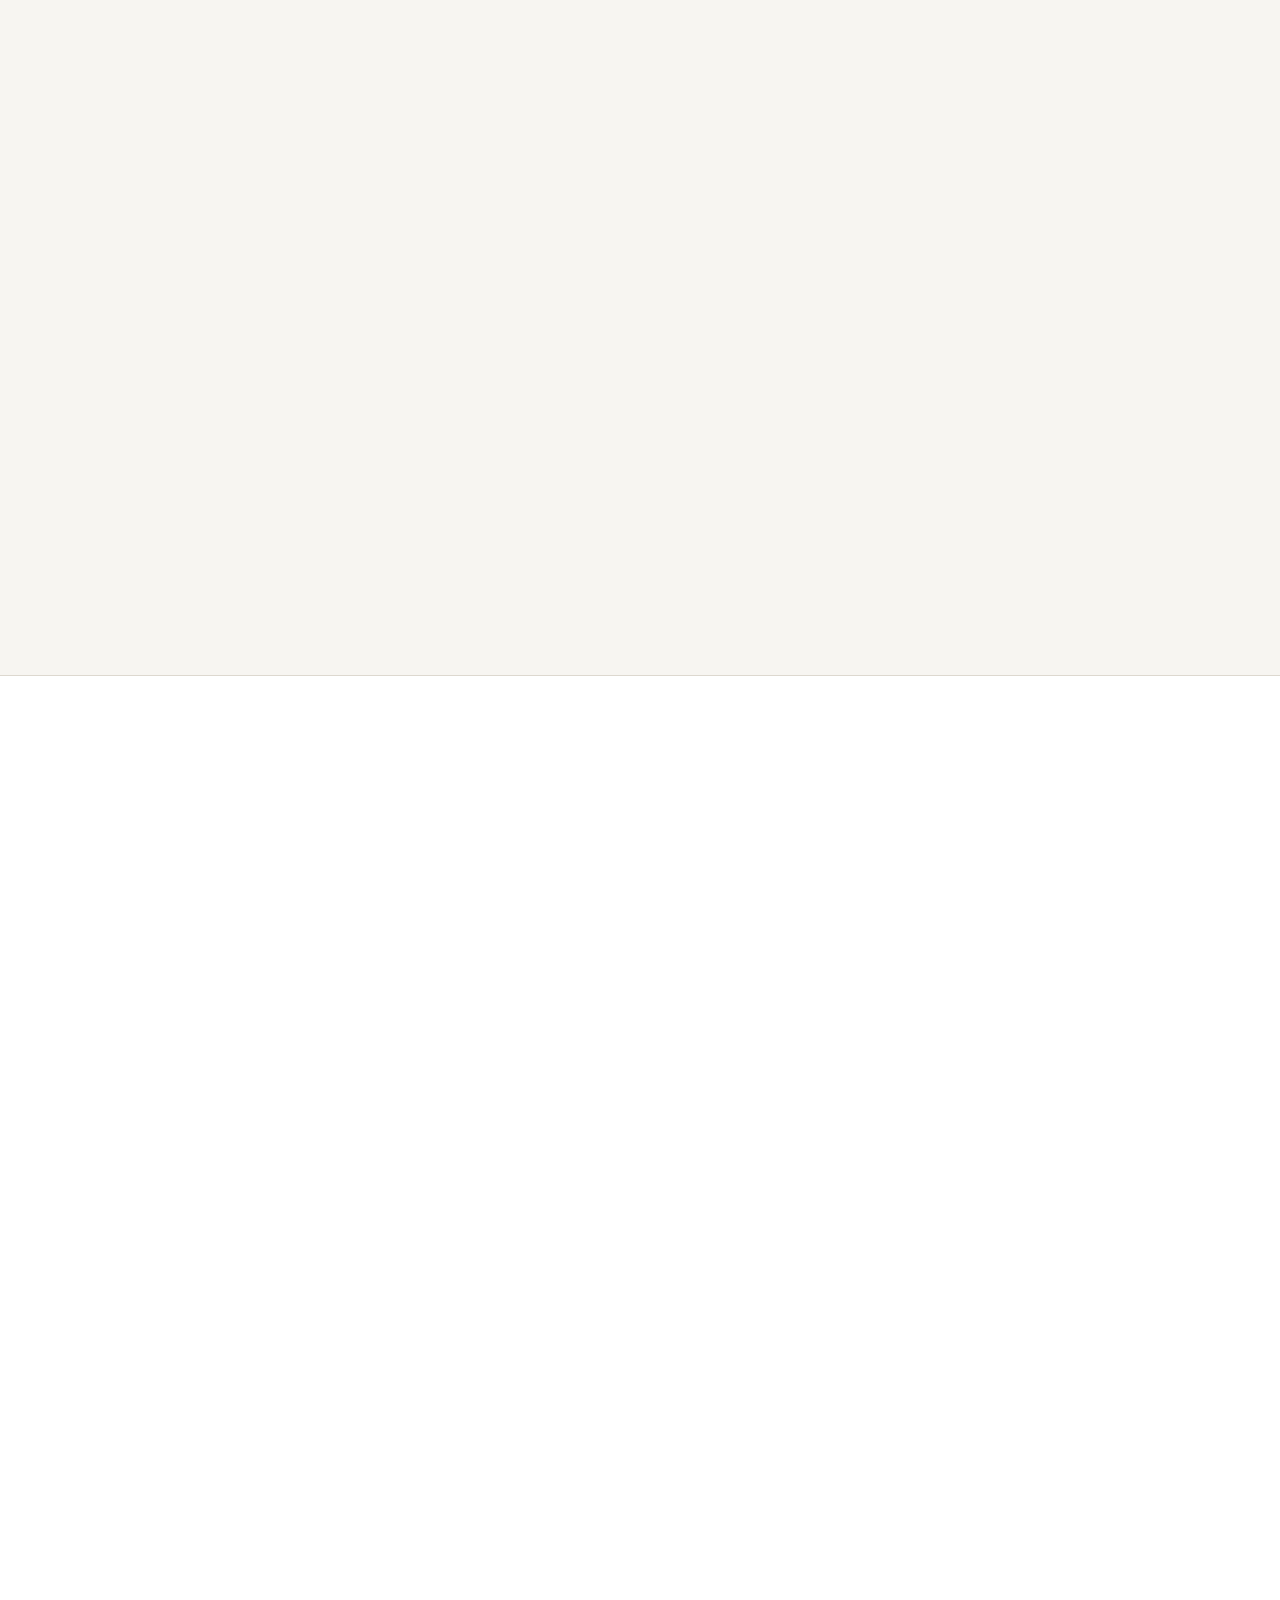
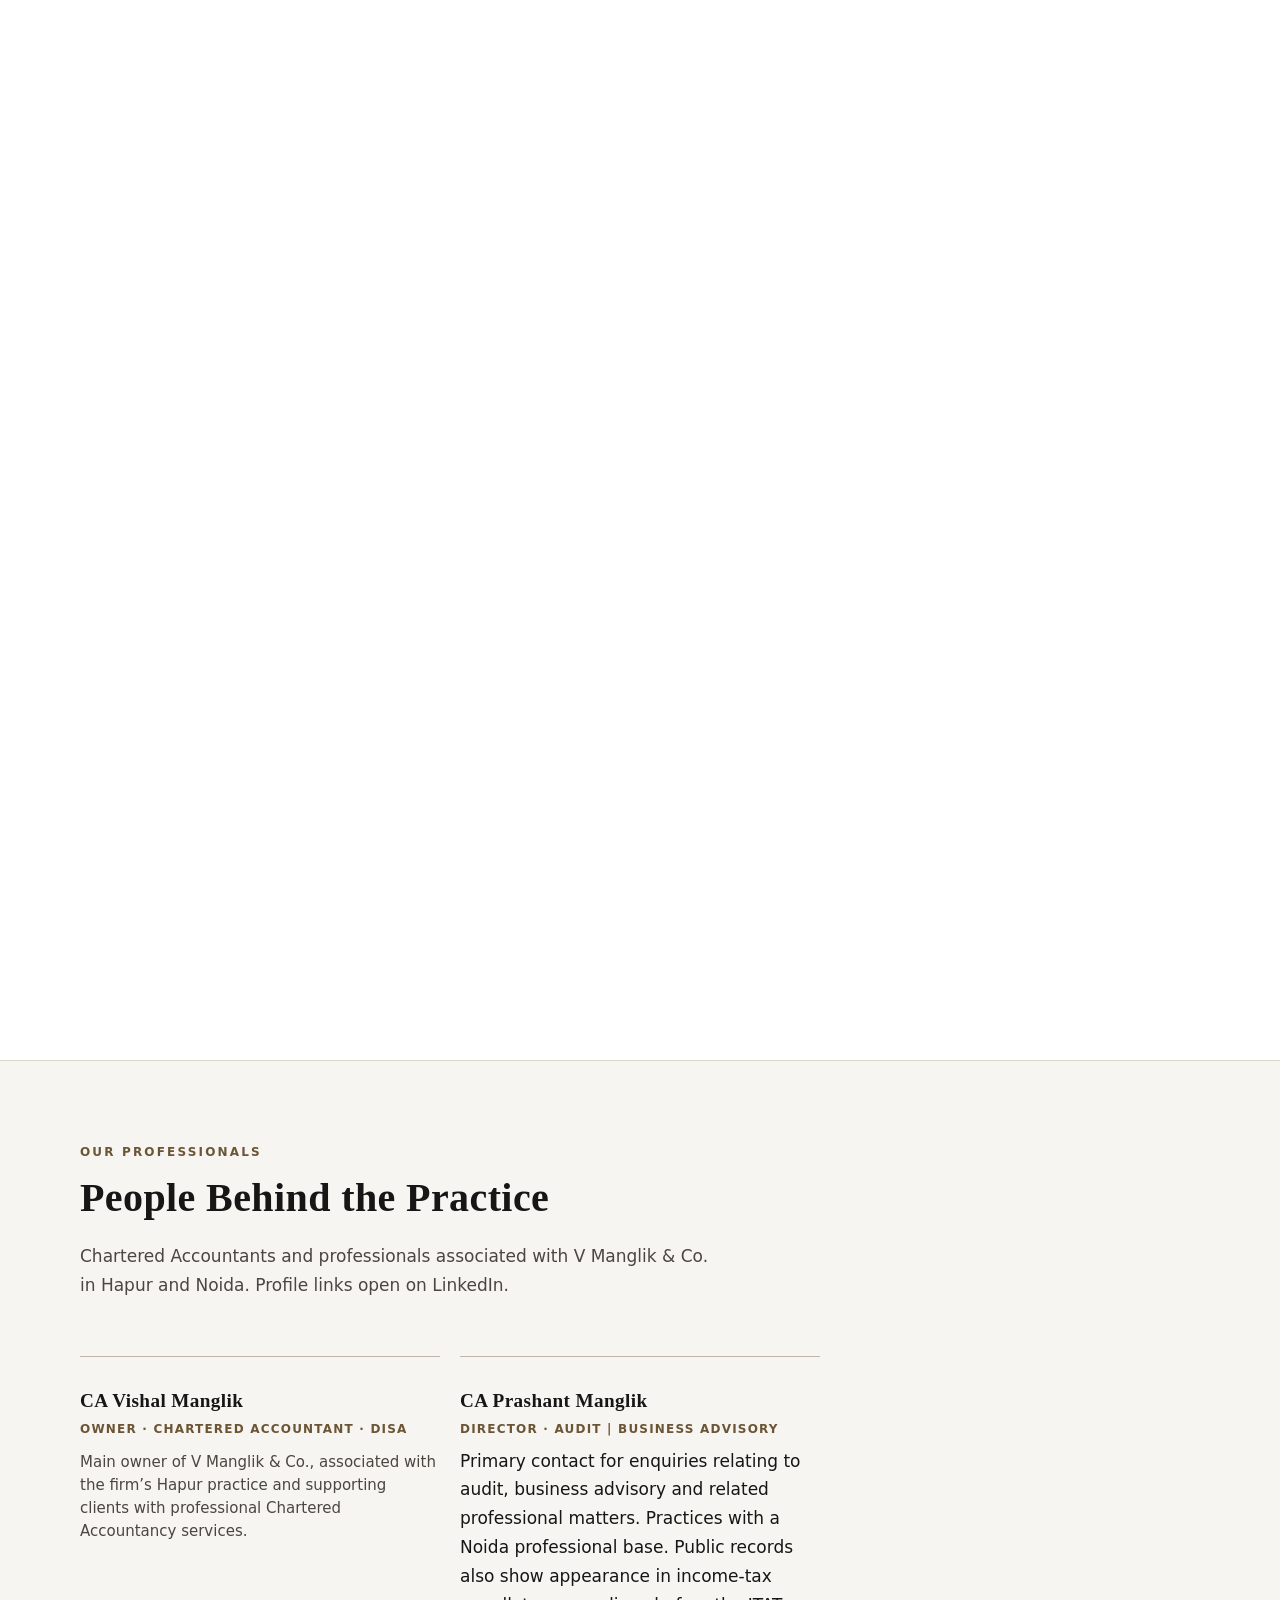
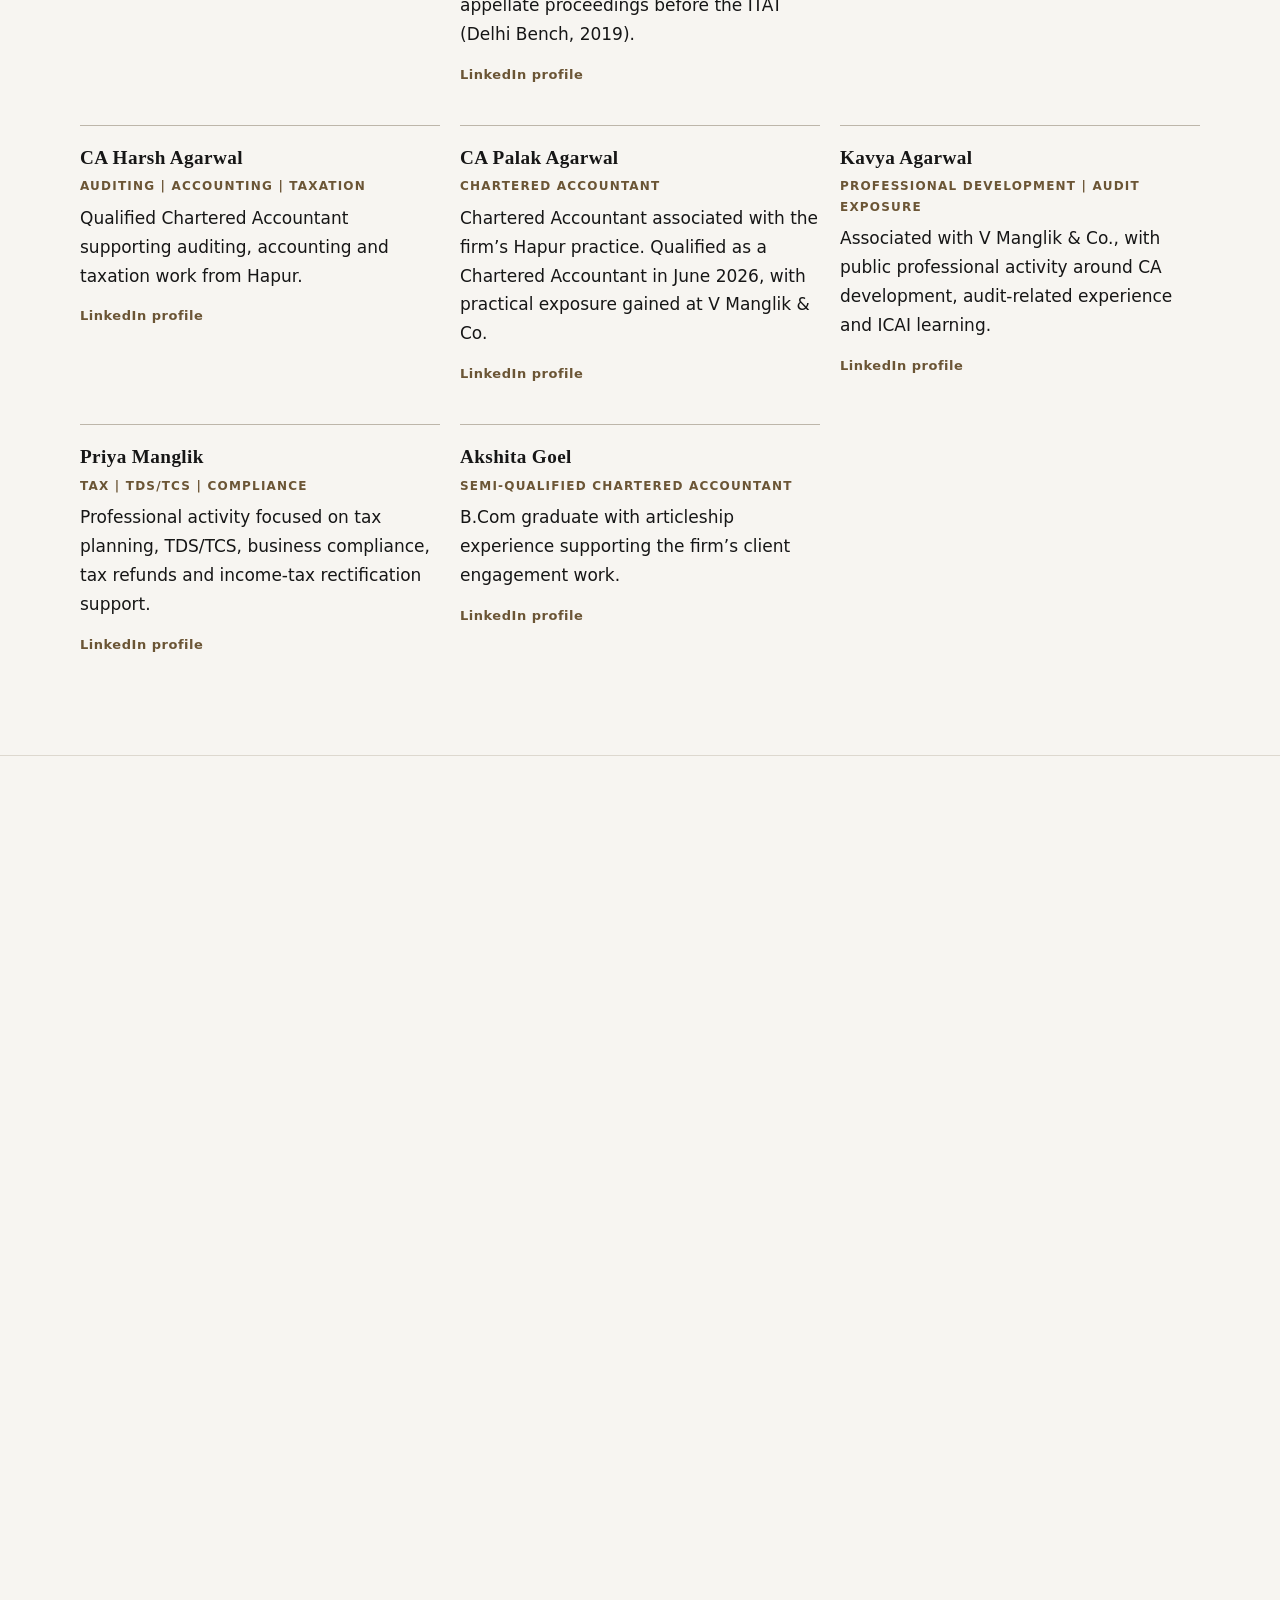
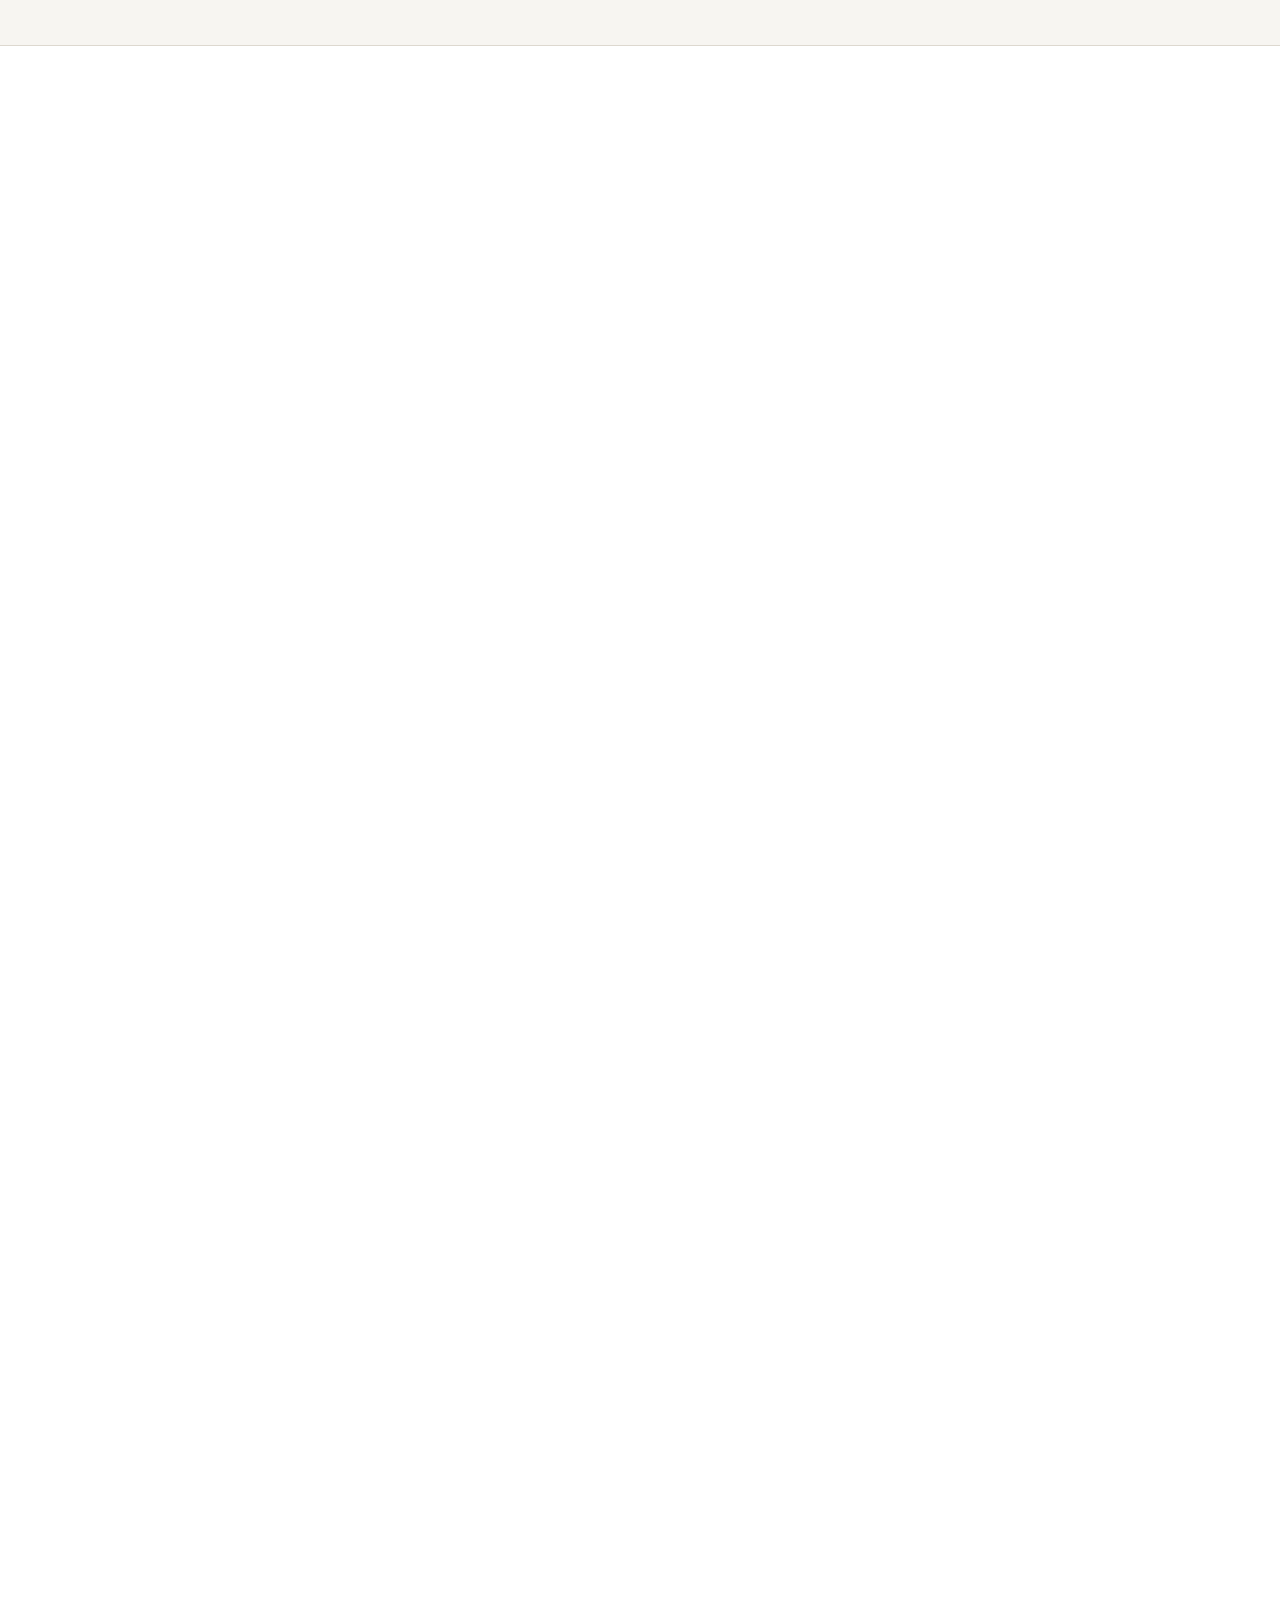
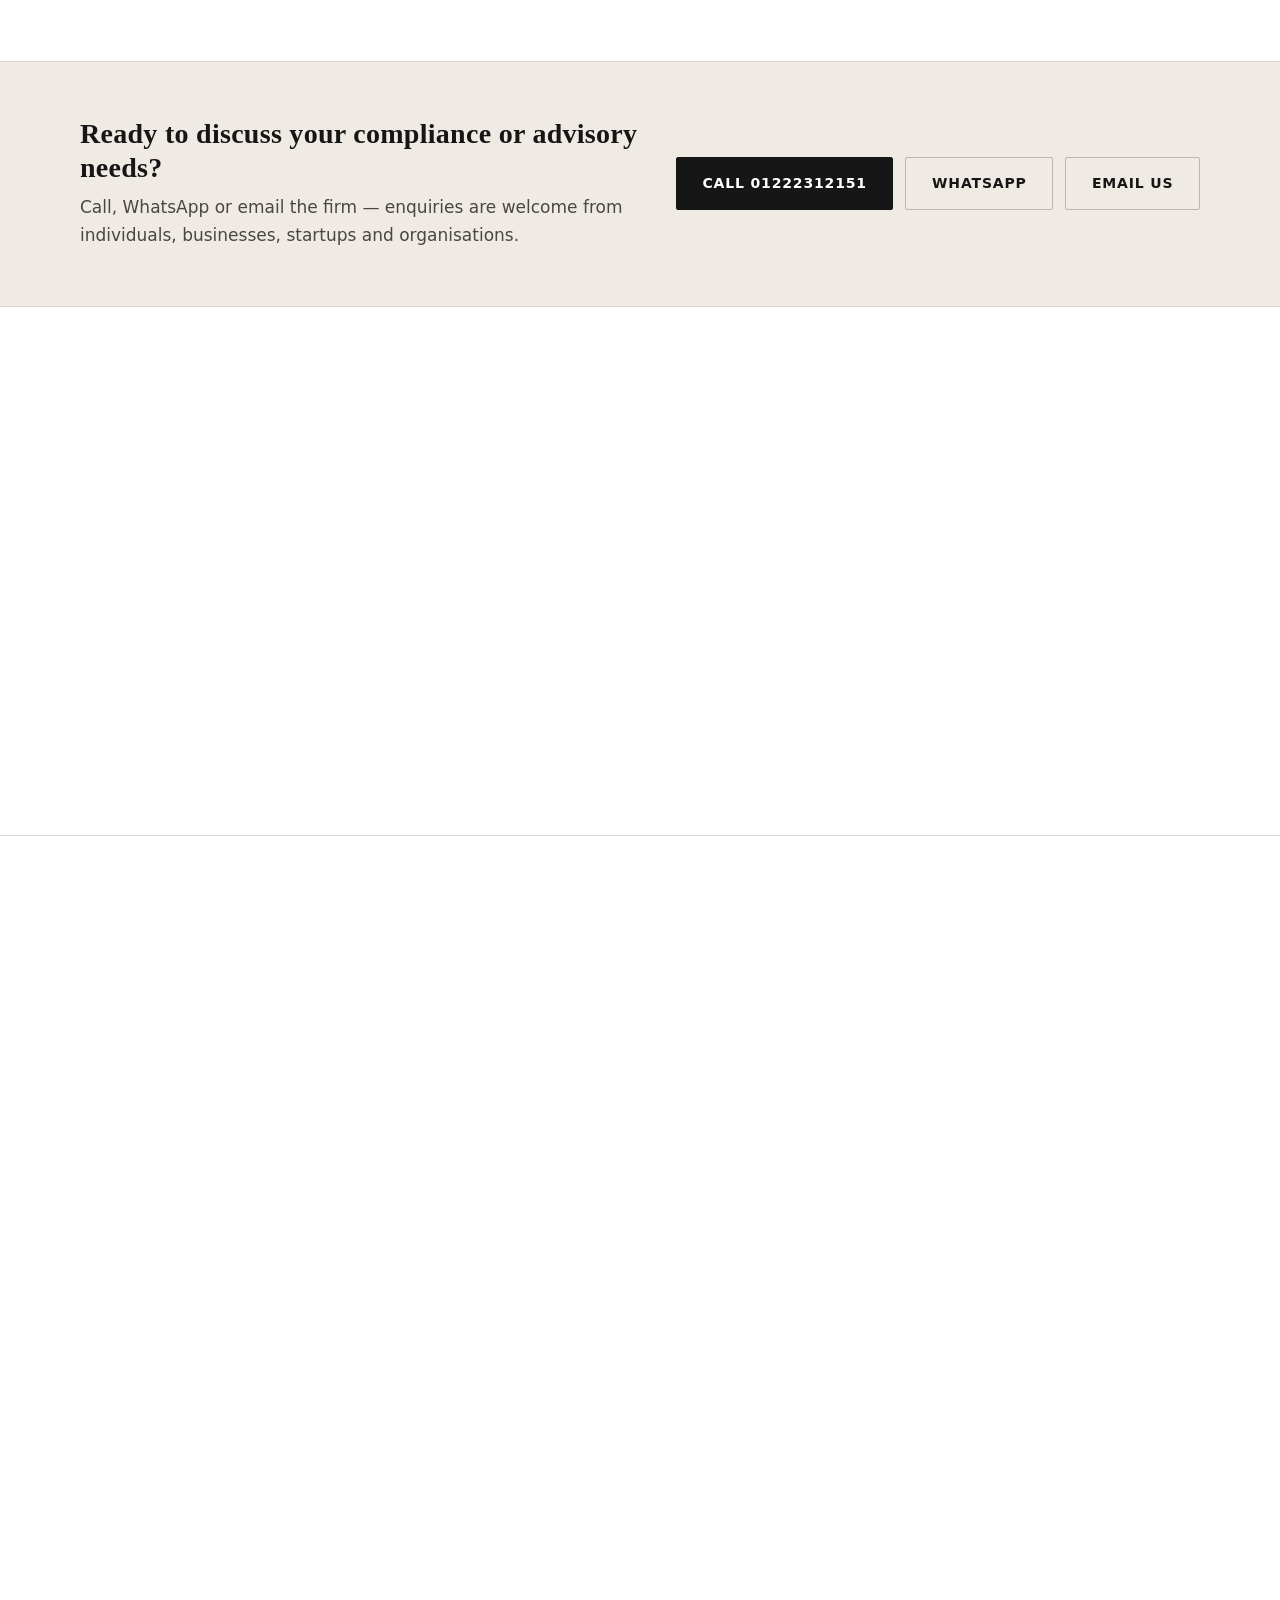
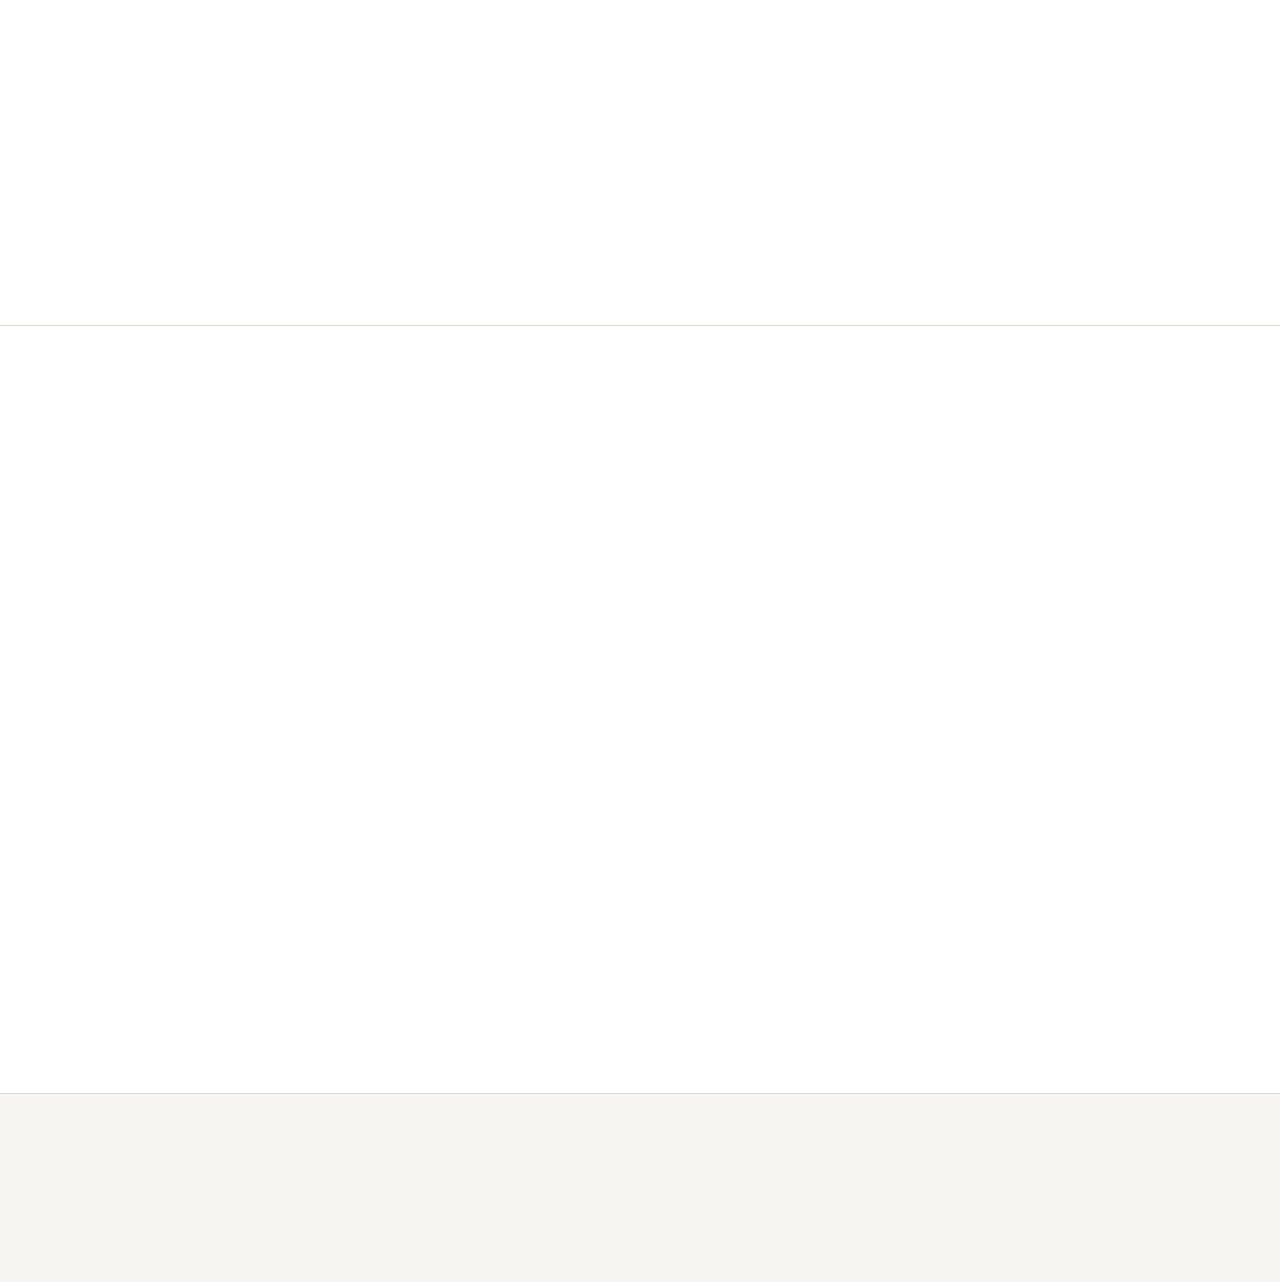
==== commit 19ecf059: "Set CA Vishal Manglik as Owner (main owner); CA Prashant Manglik as Director" ====
--- a/index.html
+++ b/index.html
@@ -123,12 +123,12 @@
       {
         "@type": "Person",
         "name": "CA Vishal Manglik",
-        "jobTitle": "Chartered Accountant"
+        "jobTitle": "Owner"
       },
       {
         "@type": "Person",
         "name": "CA Prashant Manglik",
-        "jobTitle": "Director / Owner",
+        "jobTitle": "Director",
         "knowsAbout": ["Audit", "Business Advisory"]
       }
     ]
@@ -169,7 +169,7 @@
         "name": "How can I get in touch?",
         "acceptedAnswer": {
           "@type": "Answer",
-          "text": "Call 01222312151, WhatsApp +91 80066 21510, or email pm@manglikca.in. Contact CA Prashant Manglik for audit and business advisory enquiries."
+          "text": "Call 01222312151, WhatsApp +91 80066 21510, or email pm@manglikca.in. Contact CA Prashant Manglik for audit and business advisory enquiries. CA Vishal Manglik is the main owner of the firm."
         }
       }
     ]
@@ -362,12 +362,12 @@
         <div class="professionals-grid professionals-grid-lead">
           <article class="professional-card professional-card-lead">
             <h3>CA Vishal Manglik</h3>
-            <p class="professional-role">Chartered Accountant <span aria-hidden="true">·</span> DISA</p>
-            <p>Associated with the firm’s Hapur practice, supporting clients with professional Chartered Accountancy services.</p>
+            <p class="professional-role">Owner <span aria-hidden="true">·</span> Chartered Accountant <span aria-hidden="true">·</span> DISA</p>
+            <p>Main owner of V Manglik &amp; Co., associated with the firm’s Hapur practice and supporting clients with professional Chartered Accountancy services.</p>
           </article>
           <article class="professional-card professional-card-lead">
             <h3>CA Prashant Manglik</h3>
-            <p class="professional-role">Director / Owner <span aria-hidden="true">·</span> Audit <span aria-hidden="true">|</span> Business Advisory</p>
+            <p class="professional-role">Director <span aria-hidden="true">·</span> Audit <span aria-hidden="true">|</span> Business Advisory</p>
             <p>Primary contact for enquiries relating to audit, business advisory and related professional matters. Practices with a Noida professional base. Public records also show appearance in income-tax appellate proceedings before the ITAT (Delhi Bench, 2019).</p>
             <p class="professional-link"><a href="https://in.linkedin.com/in/ca-prashant-manglik" target="_blank" rel="noopener noreferrer">LinkedIn profile</a></p>
           </article>
@@ -853,7 +853,8 @@
       - Google place_id (research only): ChIJTzpX9K6FDDkRachYv44z-aE
       - Rating: 5.0 ★★★★★ on Google (21 reviews); Justdial secondary
       Domain: GitHub Pages only — no custom-domain forward to manglikca.in
-      CA Prashant Manglik — Director / Owner (firm-confirmed)
+      CA Vishal Manglik — Owner (main owner, firm-confirmed)
+      CA Prashant Manglik — Director (firm-confirmed)
     -->
     <section class="contact" id="contact" aria-labelledby="contact-heading">
       <div class="container">
@@ -903,9 +904,9 @@
             <div class="contact-details contact-details-wide">
               <div class="contact-item">
                 <h3>Professionals</h3>
-                <p>CA Vishal Manglik</p>
+                <p>CA Vishal Manglik <span class="contact-person-areas">— Owner</span></p>
                 <p data-config-text="contactPerson">CA Prashant Manglik</p>
-                <p class="contact-person-areas">Director / Owner <span aria-hidden="true">·</span> Audit <span aria-hidden="true">|</span> Business Advisory</p>
+                <p class="contact-person-areas">Director <span aria-hidden="true">·</span> Audit <span aria-hidden="true">|</span> Business Advisory</p>
               </div>
               <div class="contact-item">
                 <h3>Phone</h3>
@@ -962,7 +963,7 @@
           </details>
           <details class="faq-item">
             <summary>How can I get in touch?</summary>
-            <p>You may contact CA Prashant Manglik by phone at 01222312151, WhatsApp at +91 80066 21510, or email at pm@manglikca.in. CA Vishal Manglik is also associated with the firm’s practice.</p>
+            <p>You may contact CA Prashant Manglik by phone at 01222312151, WhatsApp at +91 80066 21510, or email at pm@manglikca.in. CA Vishal Manglik is the main owner of the firm.</p>
           </details>
           <details class="faq-item">
             <summary>Do you assist with GST notices and tax appeals?</summary>
@@ -1023,8 +1024,8 @@
           H-6, Sector-11<br>
           Noida, Uttar Pradesh – 201301
         </p>
-        <p class="footer-meta">CA Vishal Manglik</p>
-        <p class="footer-meta" data-config-text="contactPerson">CA Prashant Manglik</p>
+        <p class="footer-meta">CA Vishal Manglik — Owner</p>
+        <p class="footer-meta" data-config-text="contactPerson">CA Prashant Manglik — Director</p>
         <p class="footer-meta"><a href="tel:+911222312151" data-config="phone-link" data-config-text="phone">01222312151</a></p>
         <p class="footer-meta"><a href="mailto:pm@manglikca.in" data-config="email-link" data-config-text="email">pm@manglikca.in</a></p>
         <p class="footer-meta">Mon–Sat · 10:00 AM – 6:00 PM</p>
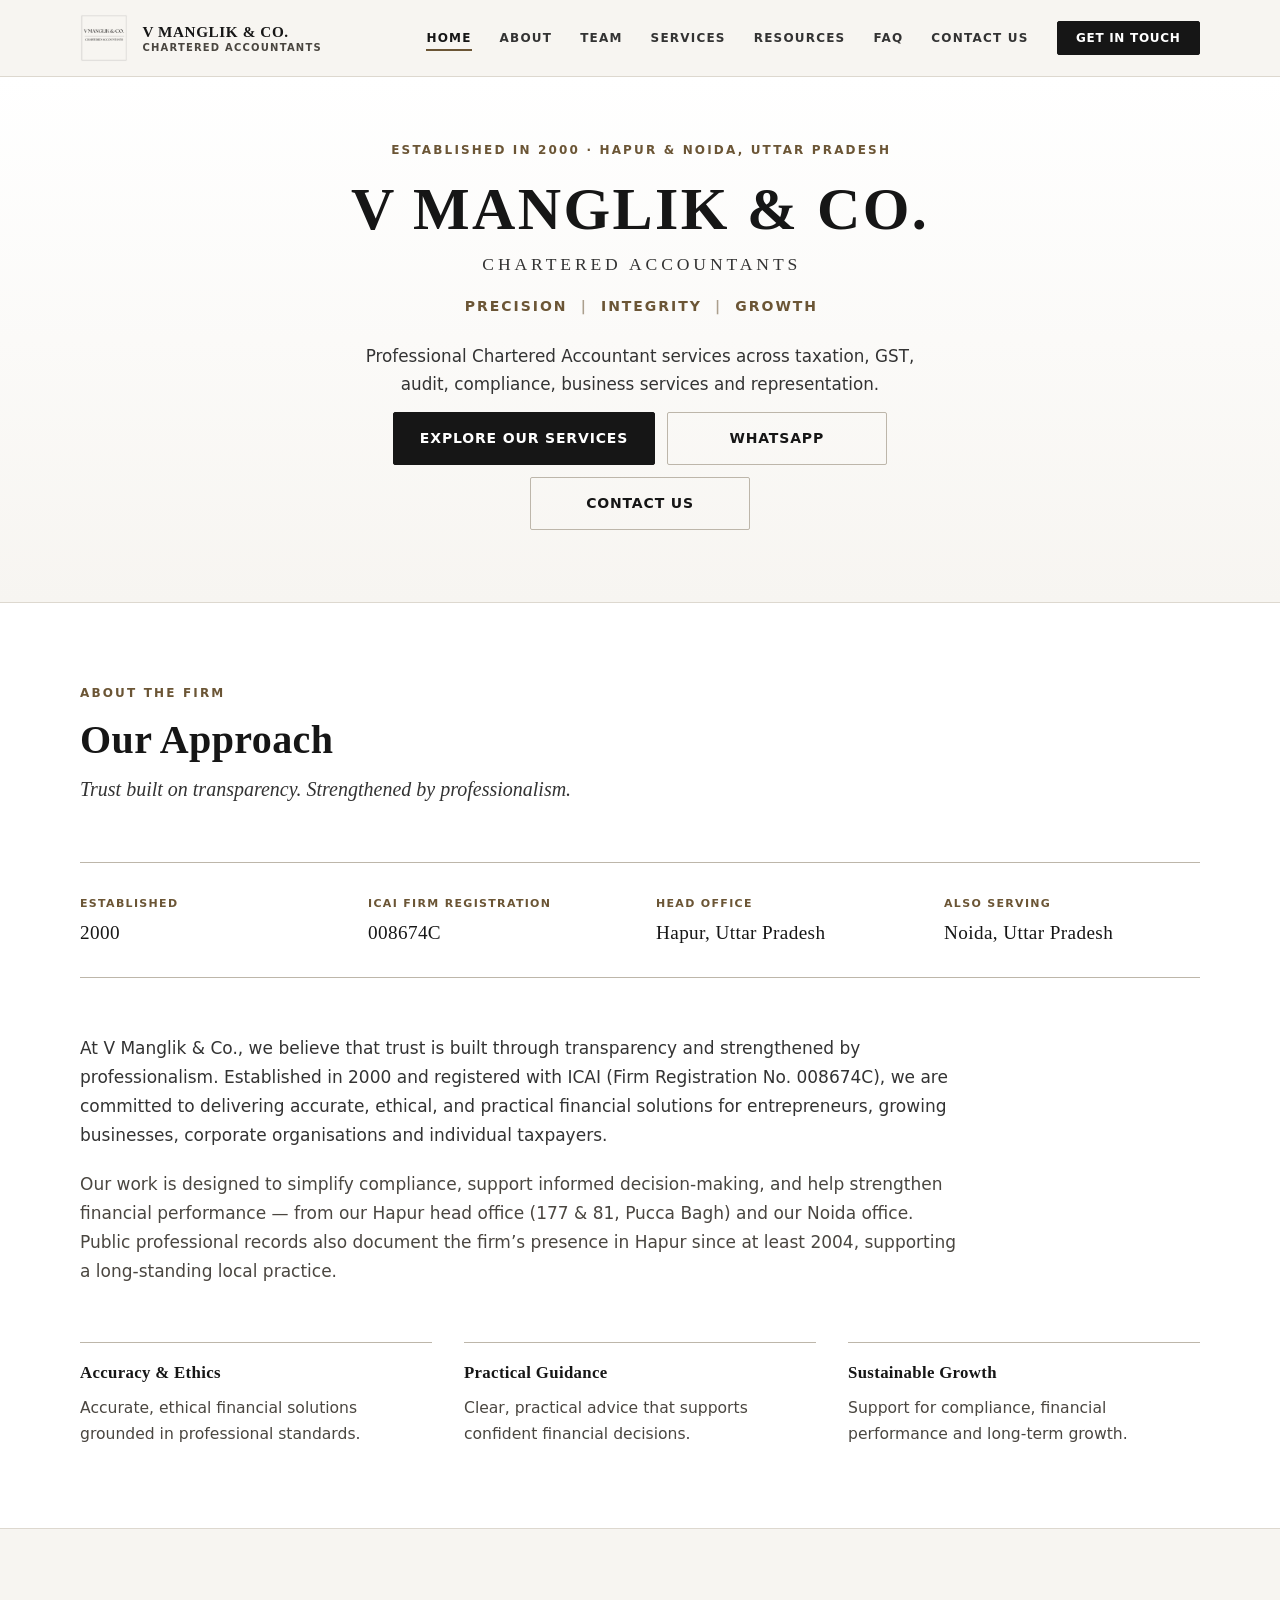
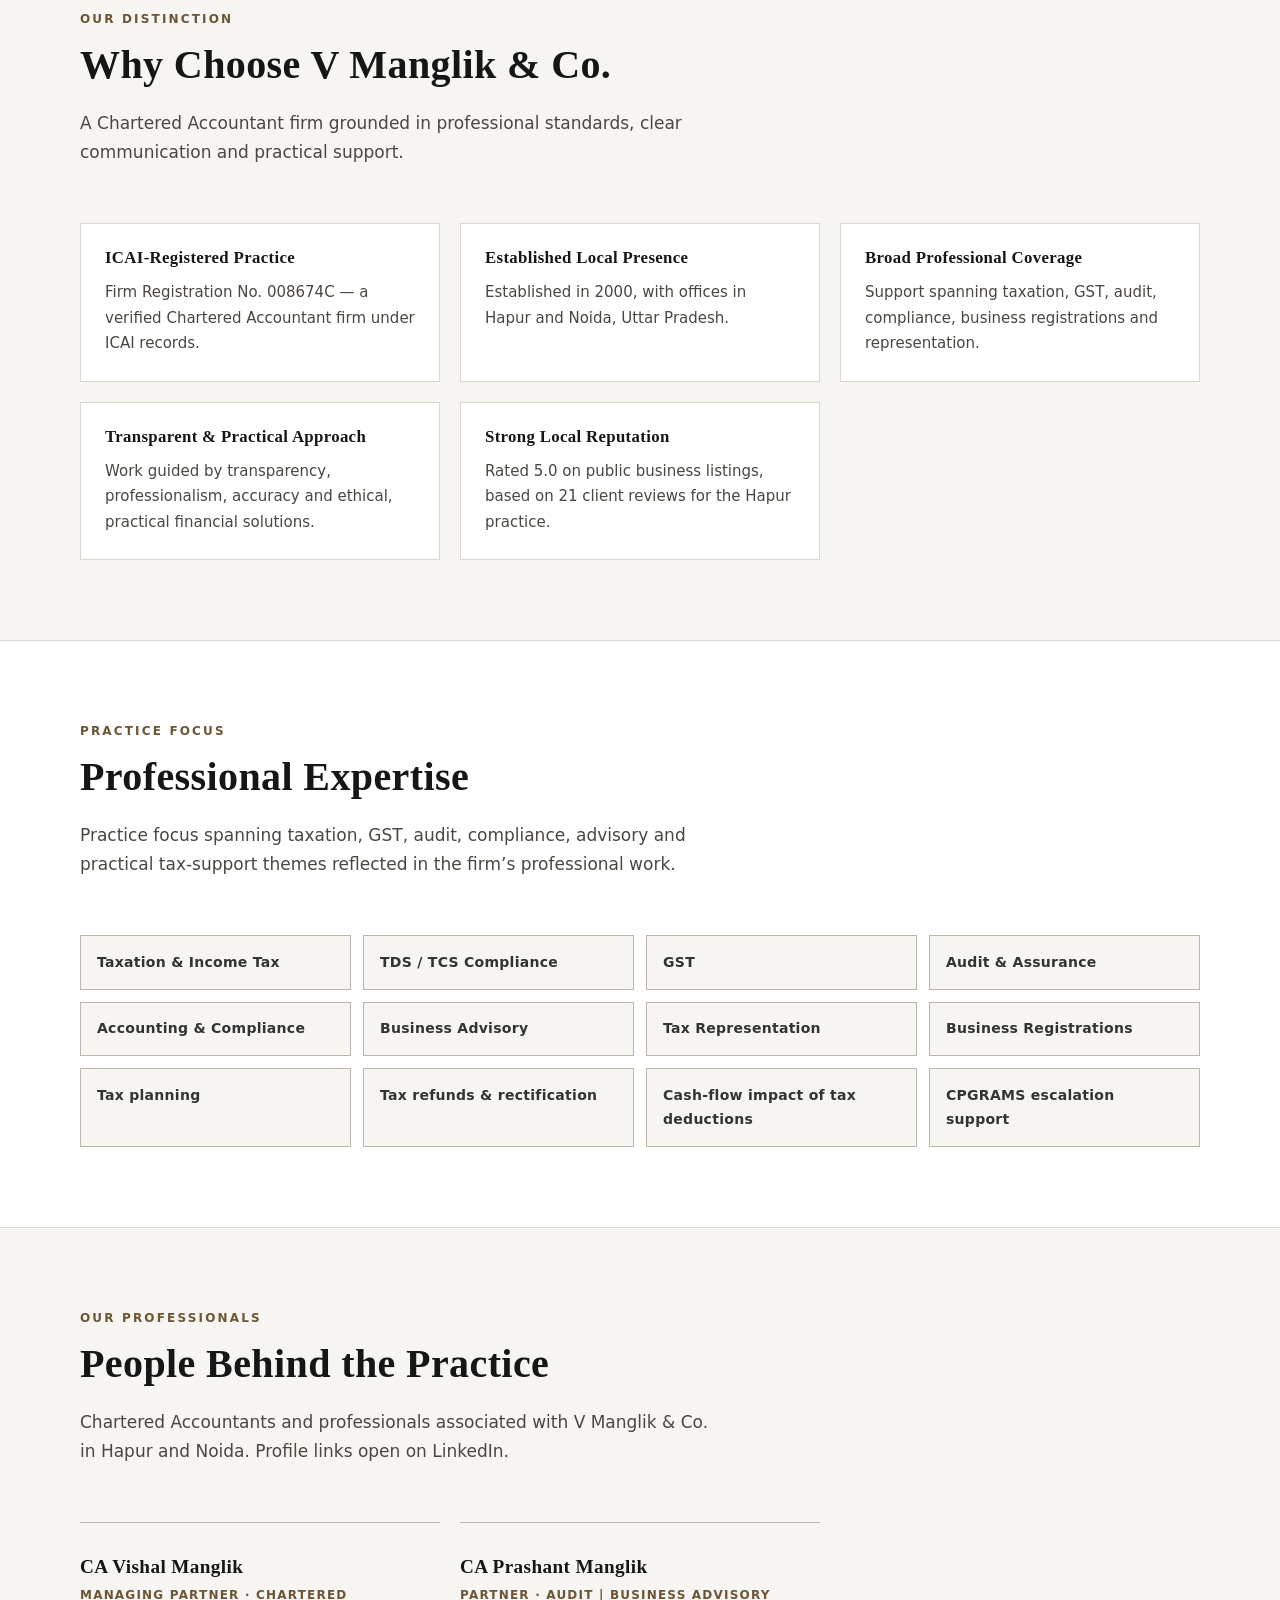
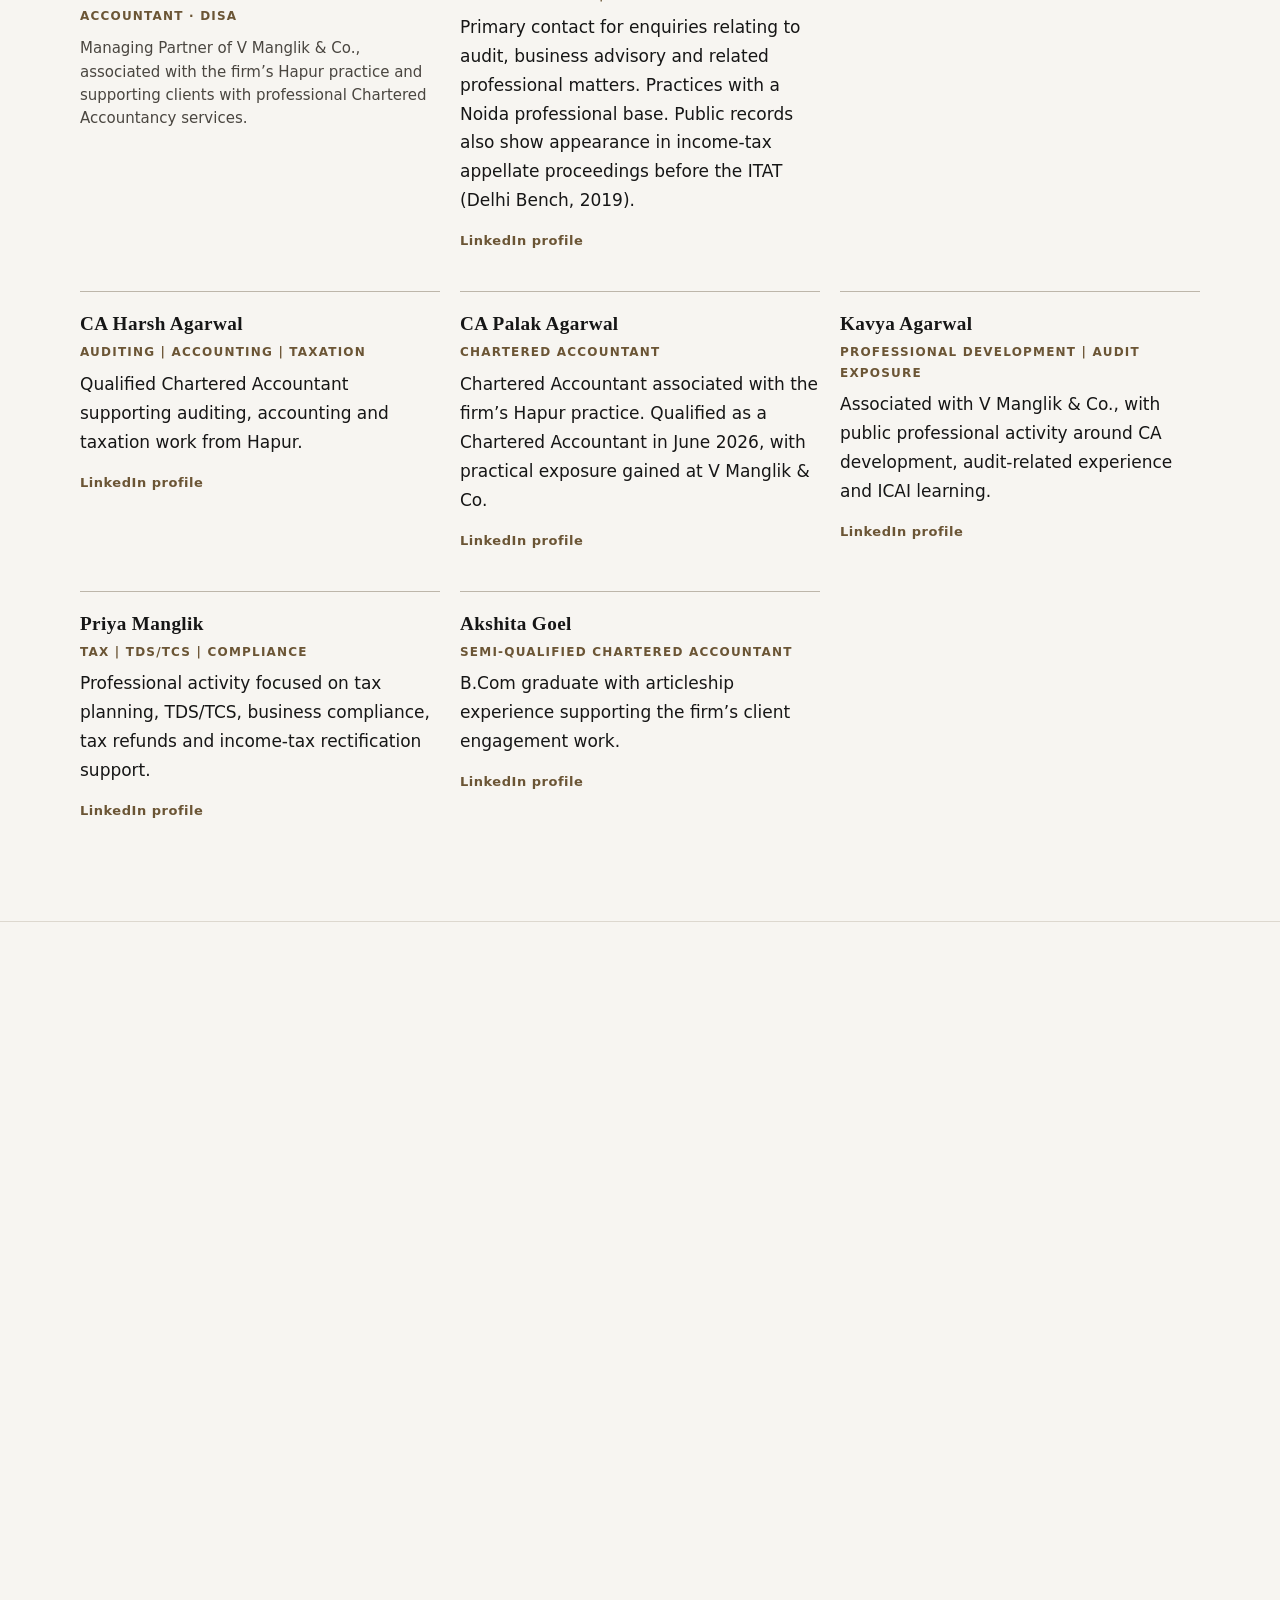
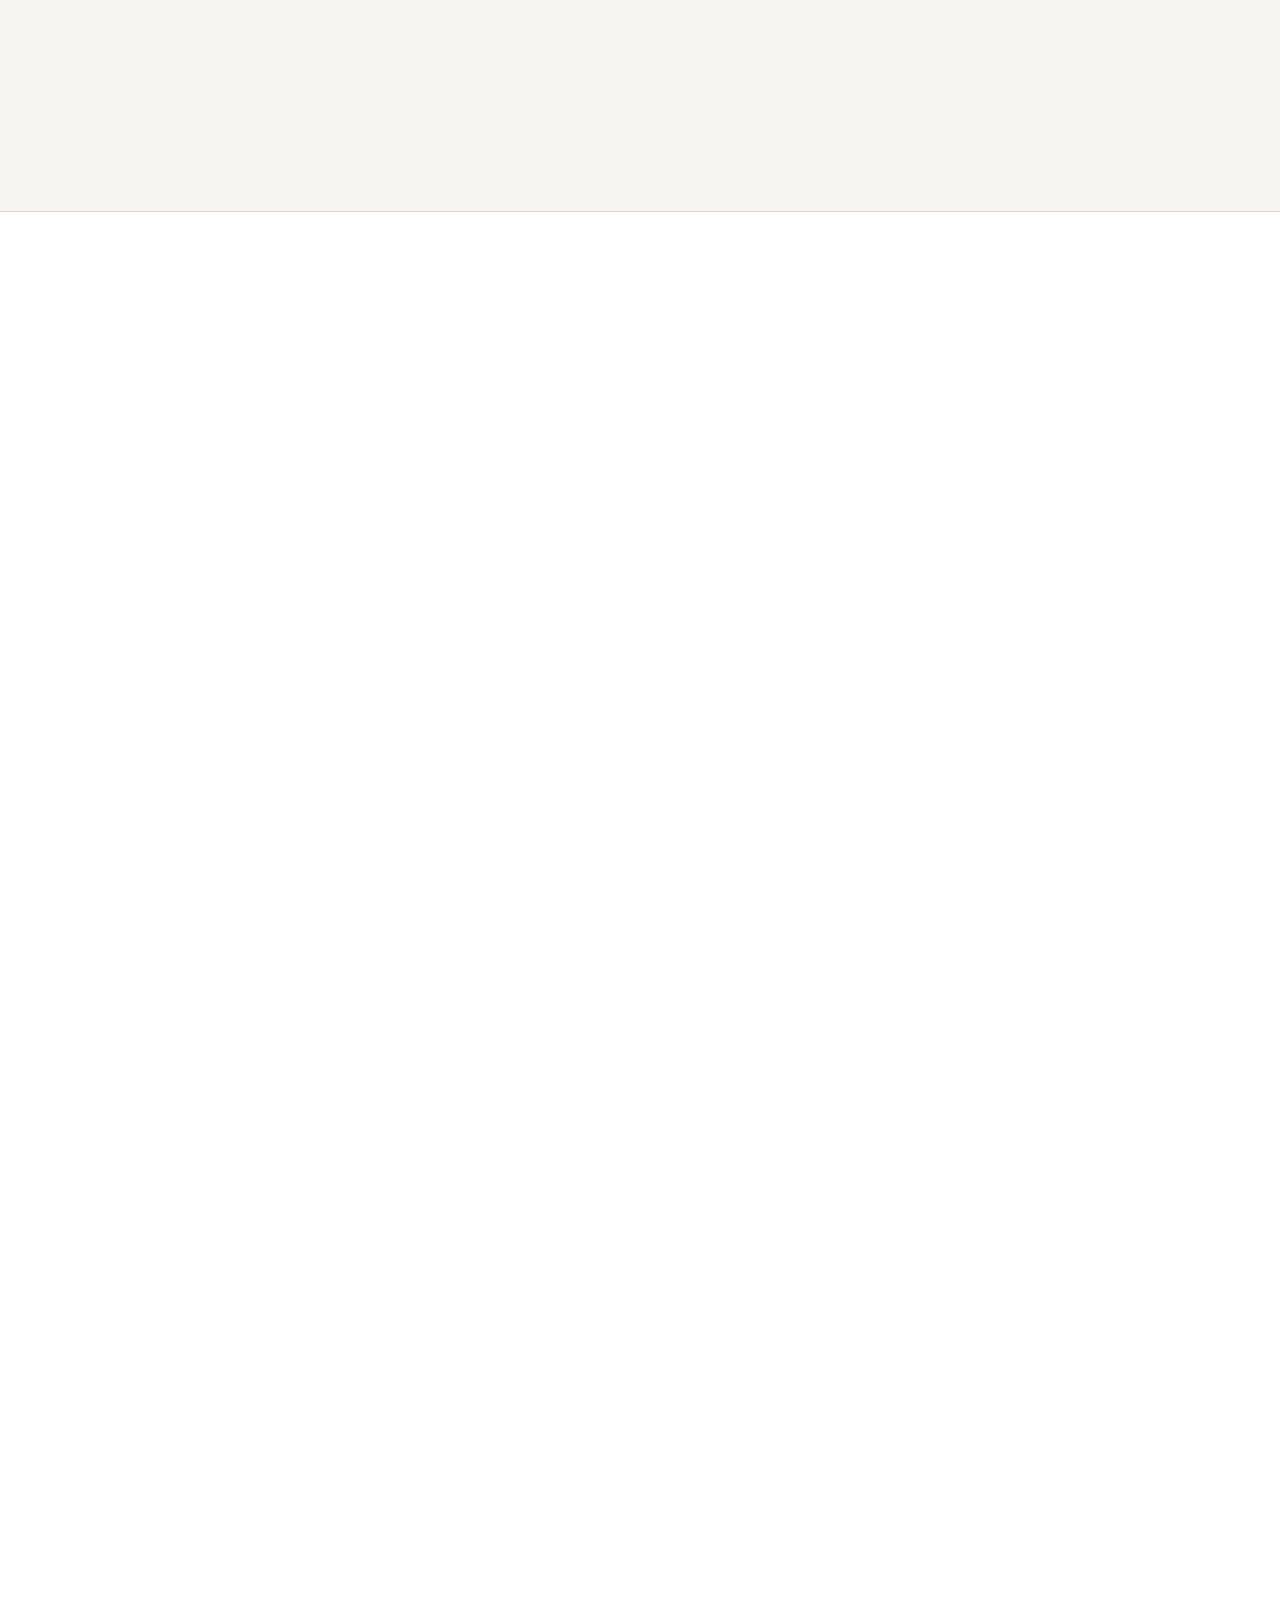
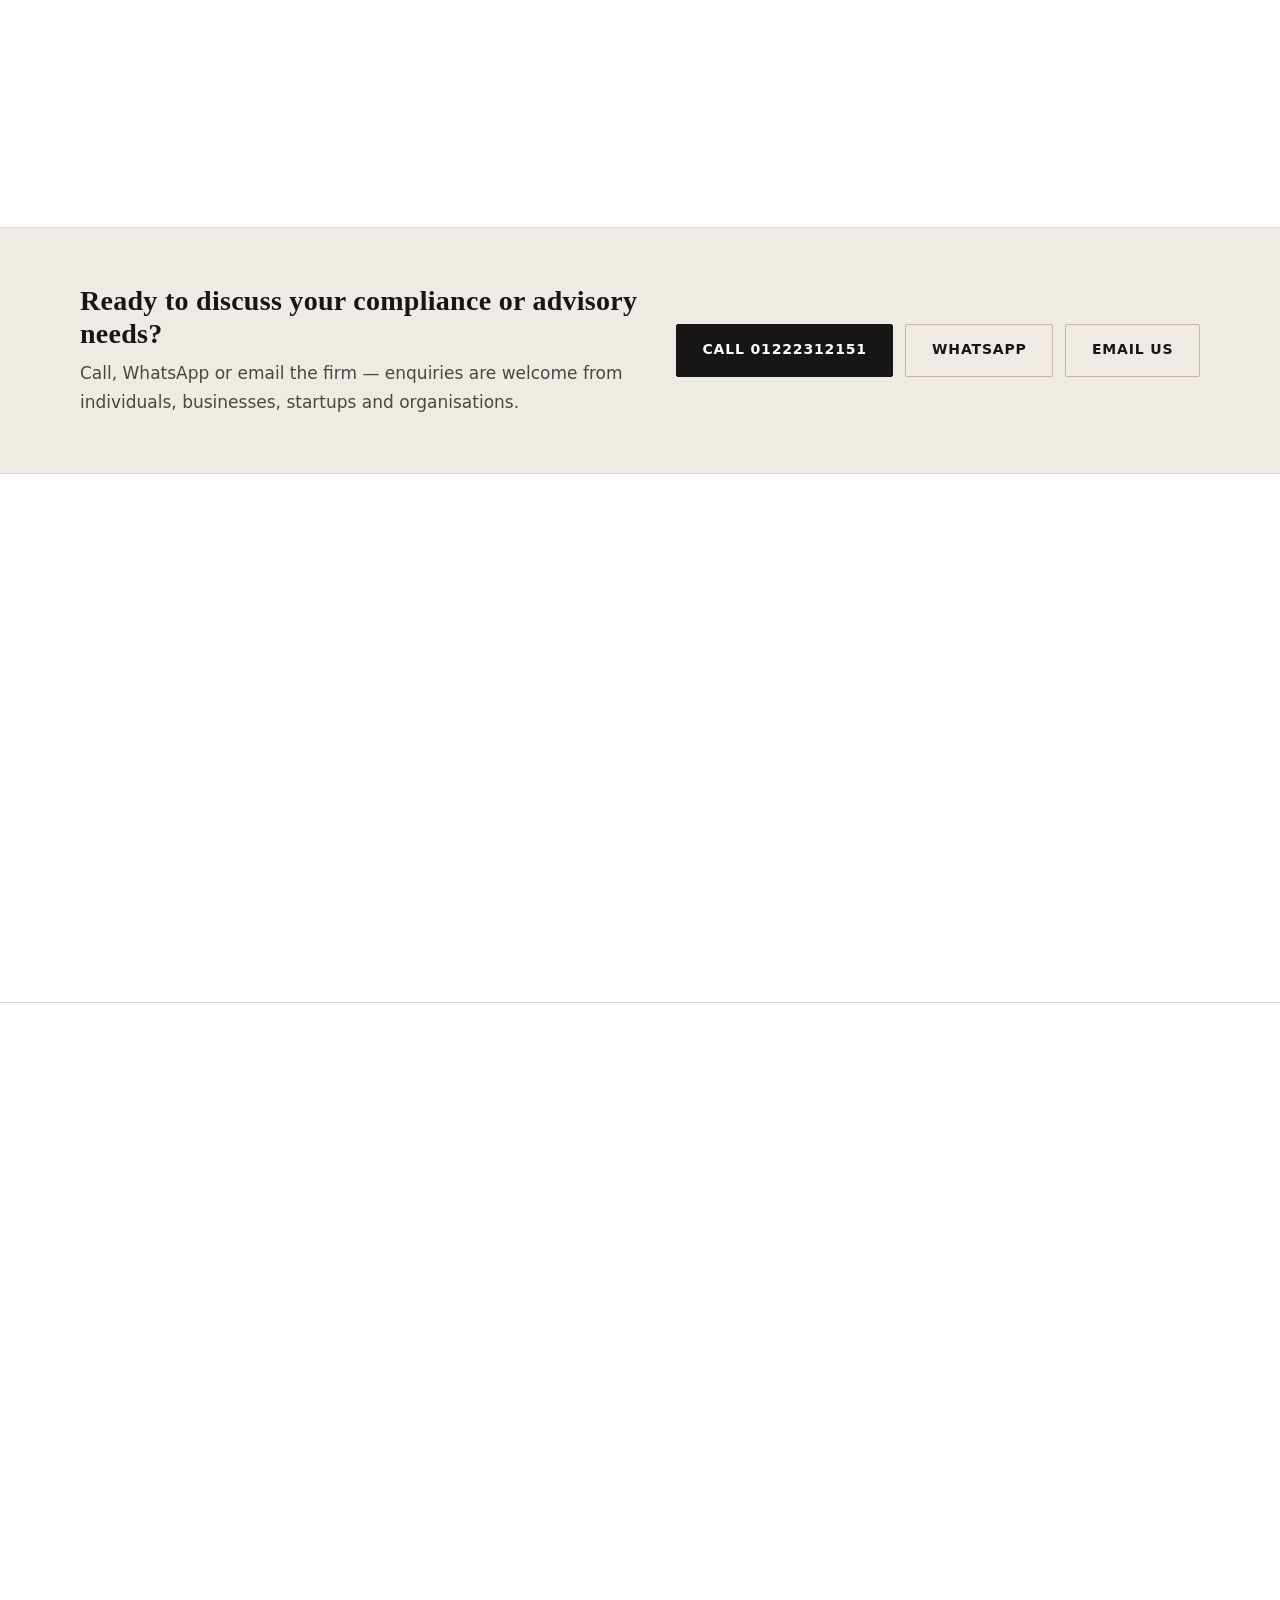
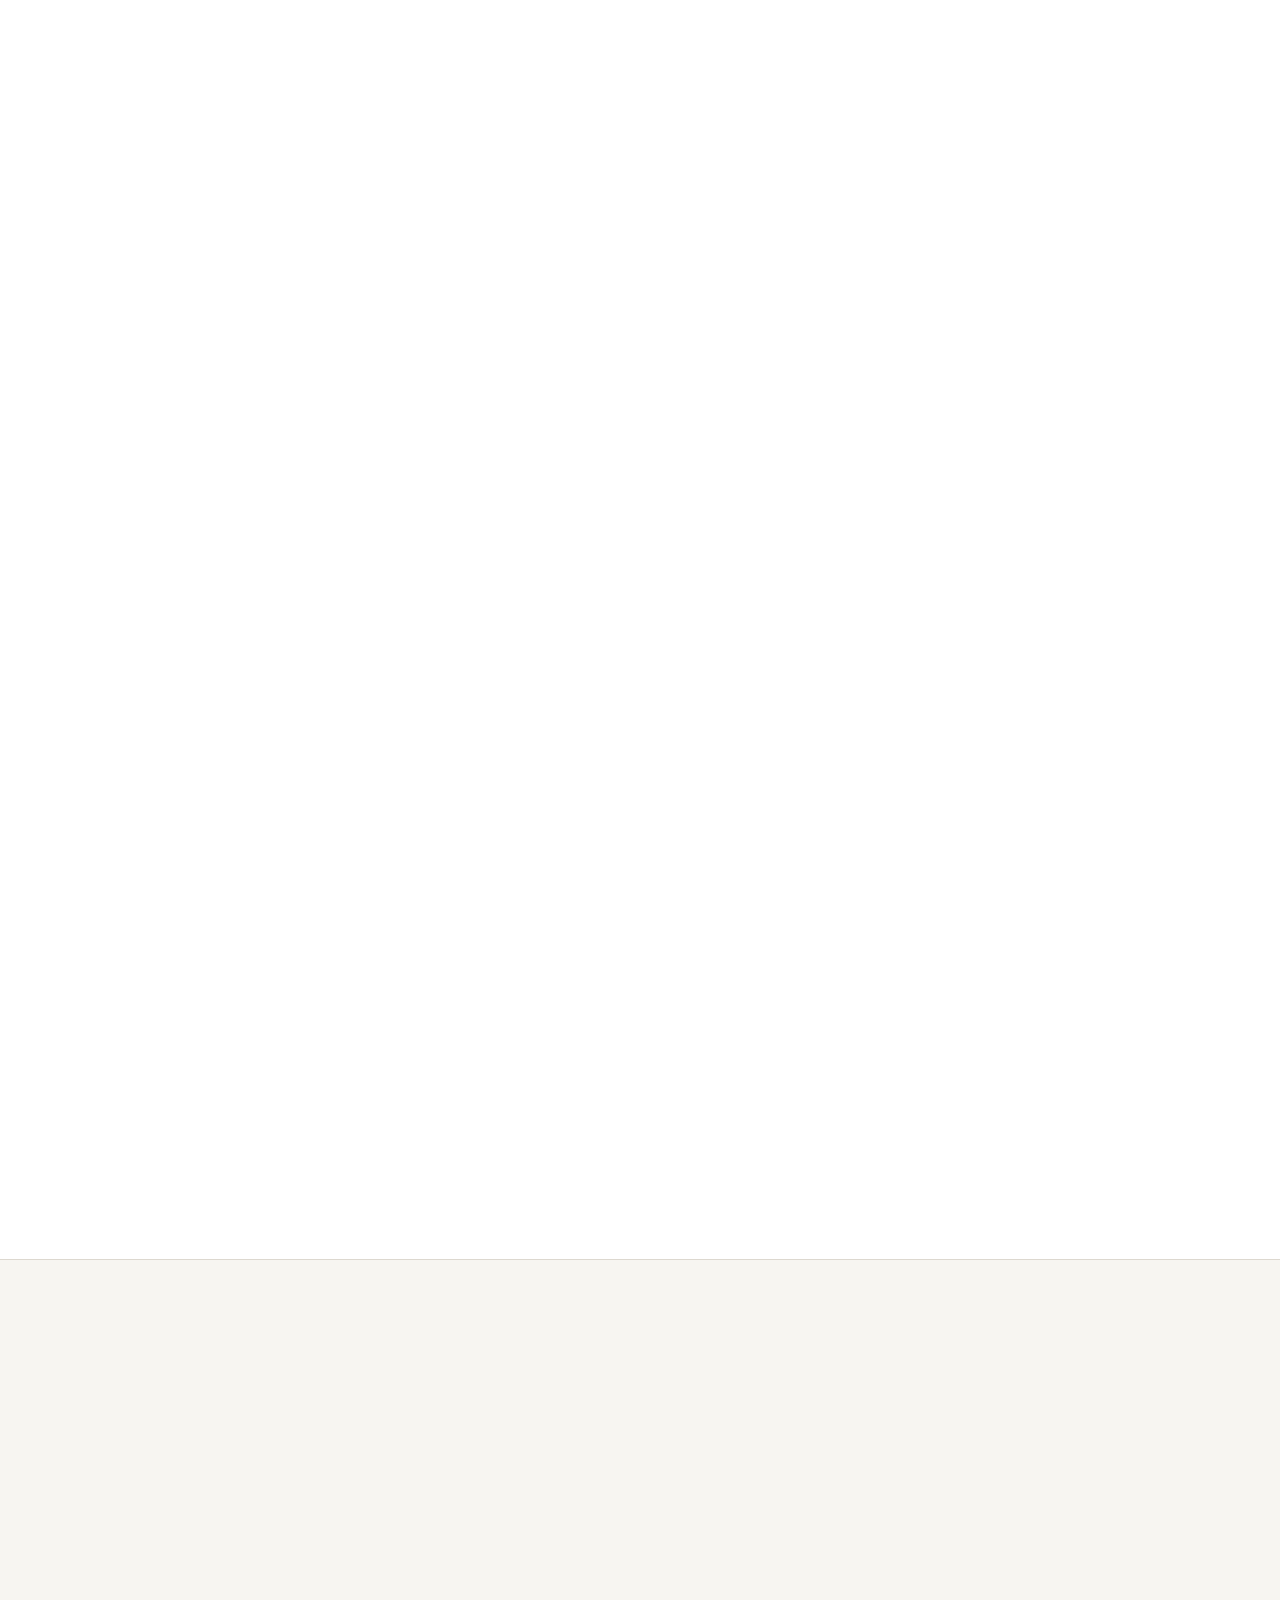
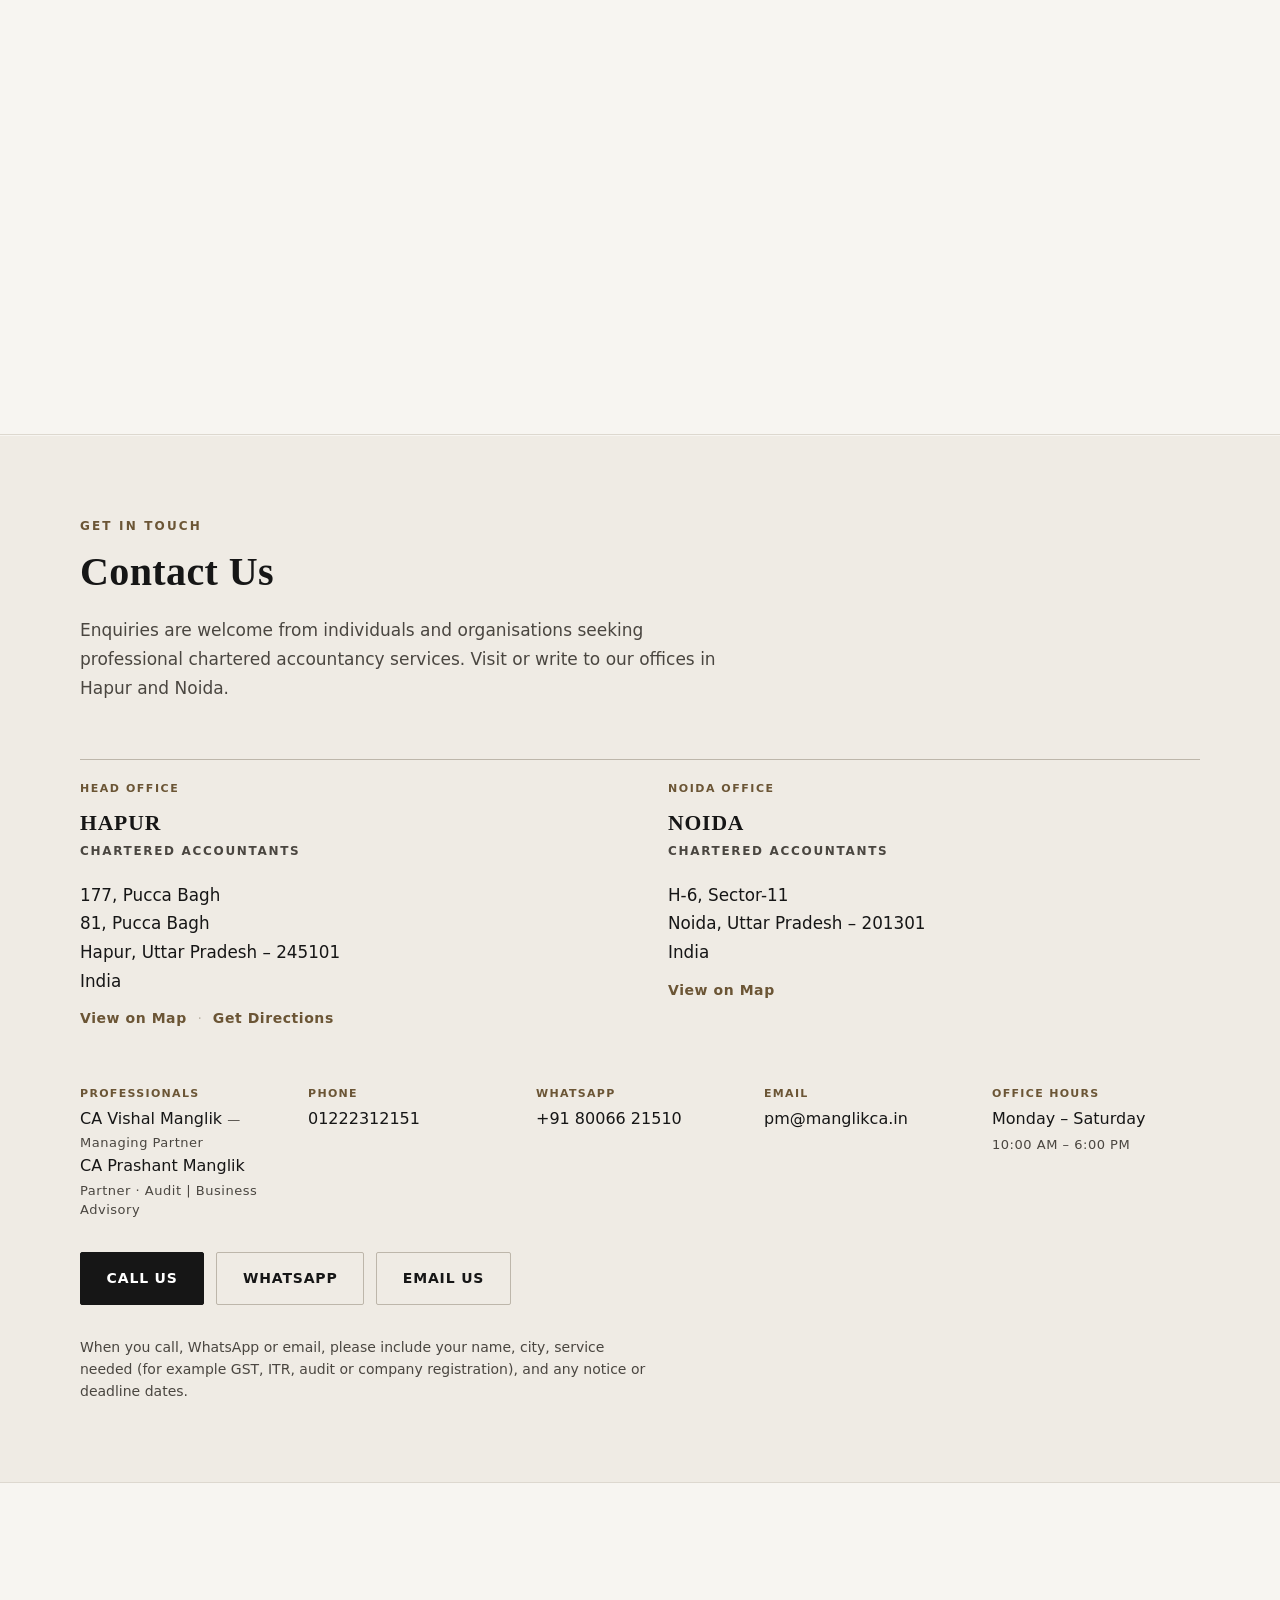
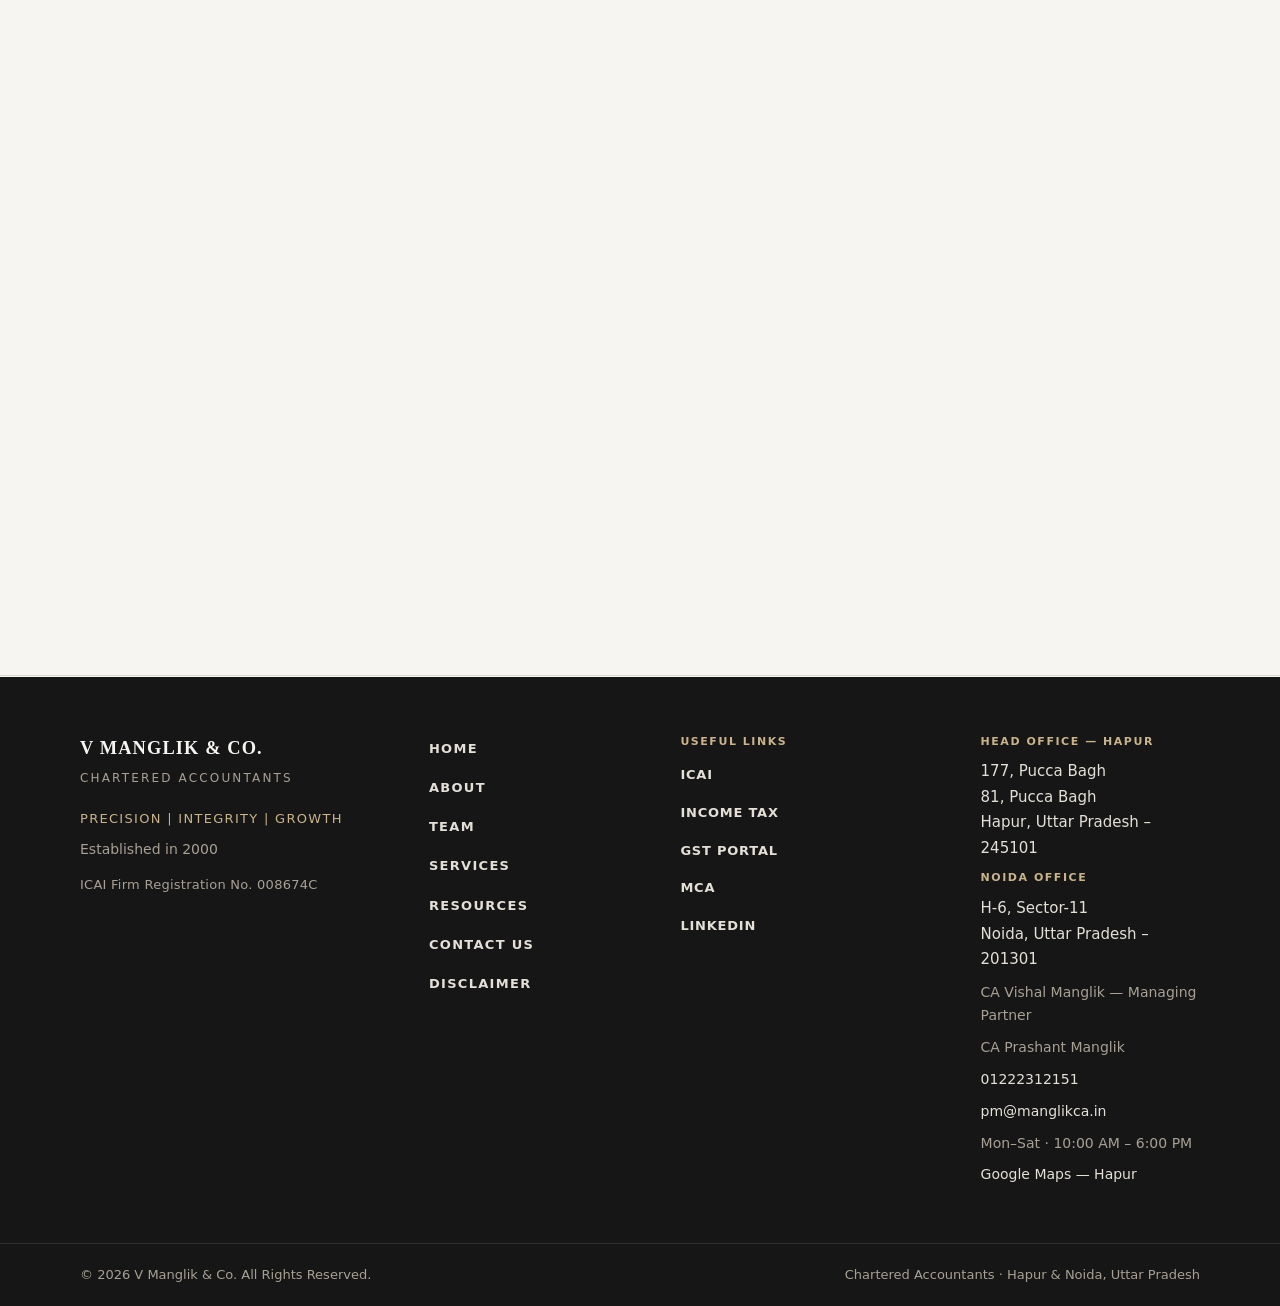
==== commit 72c1871a: "Use ICAI CA-firm titles: Vishal Managing Partner, Prashant Partner (remove Owner/Director)" ====
--- a/index.html
+++ b/index.html
@@ -123,12 +123,12 @@
       {
         "@type": "Person",
         "name": "CA Vishal Manglik",
-        "jobTitle": "Owner"
+        "jobTitle": "Managing Partner"
       },
       {
         "@type": "Person",
         "name": "CA Prashant Manglik",
-        "jobTitle": "Director",
+        "jobTitle": "Partner",
         "knowsAbout": ["Audit", "Business Advisory"]
       }
     ]
@@ -169,7 +169,7 @@
         "name": "How can I get in touch?",
         "acceptedAnswer": {
           "@type": "Answer",
-          "text": "Call 01222312151, WhatsApp +91 80066 21510, or email pm@manglikca.in. Contact CA Prashant Manglik for audit and business advisory enquiries. CA Vishal Manglik is the main owner of the firm."
+          "text": "Call 01222312151, WhatsApp +91 80066 21510, or email pm@manglikca.in. Contact CA Prashant Manglik for audit and business advisory enquiries. CA Vishal Manglik is the Managing Partner of the firm."
         }
       }
     ]
@@ -362,12 +362,12 @@
         <div class="professionals-grid professionals-grid-lead">
           <article class="professional-card professional-card-lead">
             <h3>CA Vishal Manglik</h3>
-            <p class="professional-role">Owner <span aria-hidden="true">·</span> Chartered Accountant <span aria-hidden="true">·</span> DISA</p>
-            <p>Main owner of V Manglik &amp; Co., associated with the firm’s Hapur practice and supporting clients with professional Chartered Accountancy services.</p>
+            <p class="professional-role">Managing Partner <span aria-hidden="true">·</span> Chartered Accountant <span aria-hidden="true">·</span> DISA</p>
+            <p>Managing Partner of V Manglik &amp; Co., associated with the firm’s Hapur practice and supporting clients with professional Chartered Accountancy services.</p>
           </article>
           <article class="professional-card professional-card-lead">
             <h3>CA Prashant Manglik</h3>
-            <p class="professional-role">Director <span aria-hidden="true">·</span> Audit <span aria-hidden="true">|</span> Business Advisory</p>
+            <p class="professional-role">Partner <span aria-hidden="true">·</span> Audit <span aria-hidden="true">|</span> Business Advisory</p>
             <p>Primary contact for enquiries relating to audit, business advisory and related professional matters. Practices with a Noida professional base. Public records also show appearance in income-tax appellate proceedings before the ITAT (Delhi Bench, 2019).</p>
             <p class="professional-link"><a href="https://in.linkedin.com/in/ca-prashant-manglik" target="_blank" rel="noopener noreferrer">LinkedIn profile</a></p>
           </article>
@@ -853,8 +853,8 @@
       - Google place_id (research only): ChIJTzpX9K6FDDkRachYv44z-aE
       - Rating: 5.0 ★★★★★ on Google (21 reviews); Justdial secondary
       Domain: GitHub Pages only — no custom-domain forward to manglikca.in
-      CA Vishal Manglik — Owner (main owner, firm-confirmed)
-      CA Prashant Manglik — Director (firm-confirmed)
+      CA Vishal Manglik — Managing Partner (firm-confirmed; ICAI CA-firm terminology)
+      CA Prashant Manglik — Partner (firm-confirmed)
     -->
     <section class="contact" id="contact" aria-labelledby="contact-heading">
       <div class="container">
@@ -904,9 +904,9 @@
             <div class="contact-details contact-details-wide">
               <div class="contact-item">
                 <h3>Professionals</h3>
-                <p>CA Vishal Manglik <span class="contact-person-areas">— Owner</span></p>
+                <p>CA Vishal Manglik <span class="contact-person-areas">— Managing Partner</span></p>
                 <p data-config-text="contactPerson">CA Prashant Manglik</p>
-                <p class="contact-person-areas">Director <span aria-hidden="true">·</span> Audit <span aria-hidden="true">|</span> Business Advisory</p>
+                <p class="contact-person-areas">Partner <span aria-hidden="true">·</span> Audit <span aria-hidden="true">|</span> Business Advisory</p>
               </div>
               <div class="contact-item">
                 <h3>Phone</h3>
@@ -963,7 +963,7 @@
           </details>
           <details class="faq-item">
             <summary>How can I get in touch?</summary>
-            <p>You may contact CA Prashant Manglik by phone at 01222312151, WhatsApp at +91 80066 21510, or email at pm@manglikca.in. CA Vishal Manglik is the main owner of the firm.</p>
+            <p>You may contact CA Prashant Manglik by phone at 01222312151, WhatsApp at +91 80066 21510, or email at pm@manglikca.in. CA Vishal Manglik is the Managing Partner of the firm.</p>
           </details>
           <details class="faq-item">
             <summary>Do you assist with GST notices and tax appeals?</summary>
@@ -1024,8 +1024,8 @@
           H-6, Sector-11<br>
           Noida, Uttar Pradesh – 201301
         </p>
-        <p class="footer-meta">CA Vishal Manglik — Owner</p>
-        <p class="footer-meta" data-config-text="contactPerson">CA Prashant Manglik — Director</p>
+        <p class="footer-meta">CA Vishal Manglik — Managing Partner</p>
+        <p class="footer-meta" data-config-text="contactPerson">CA Prashant Manglik — Partner</p>
         <p class="footer-meta"><a href="tel:+911222312151" data-config="phone-link" data-config-text="phone">01222312151</a></p>
         <p class="footer-meta"><a href="mailto:pm@manglikca.in" data-config="email-link" data-config-text="email">pm@manglikca.in</a></p>
         <p class="footer-meta">Mon–Sat · 10:00 AM – 6:00 PM</p>
